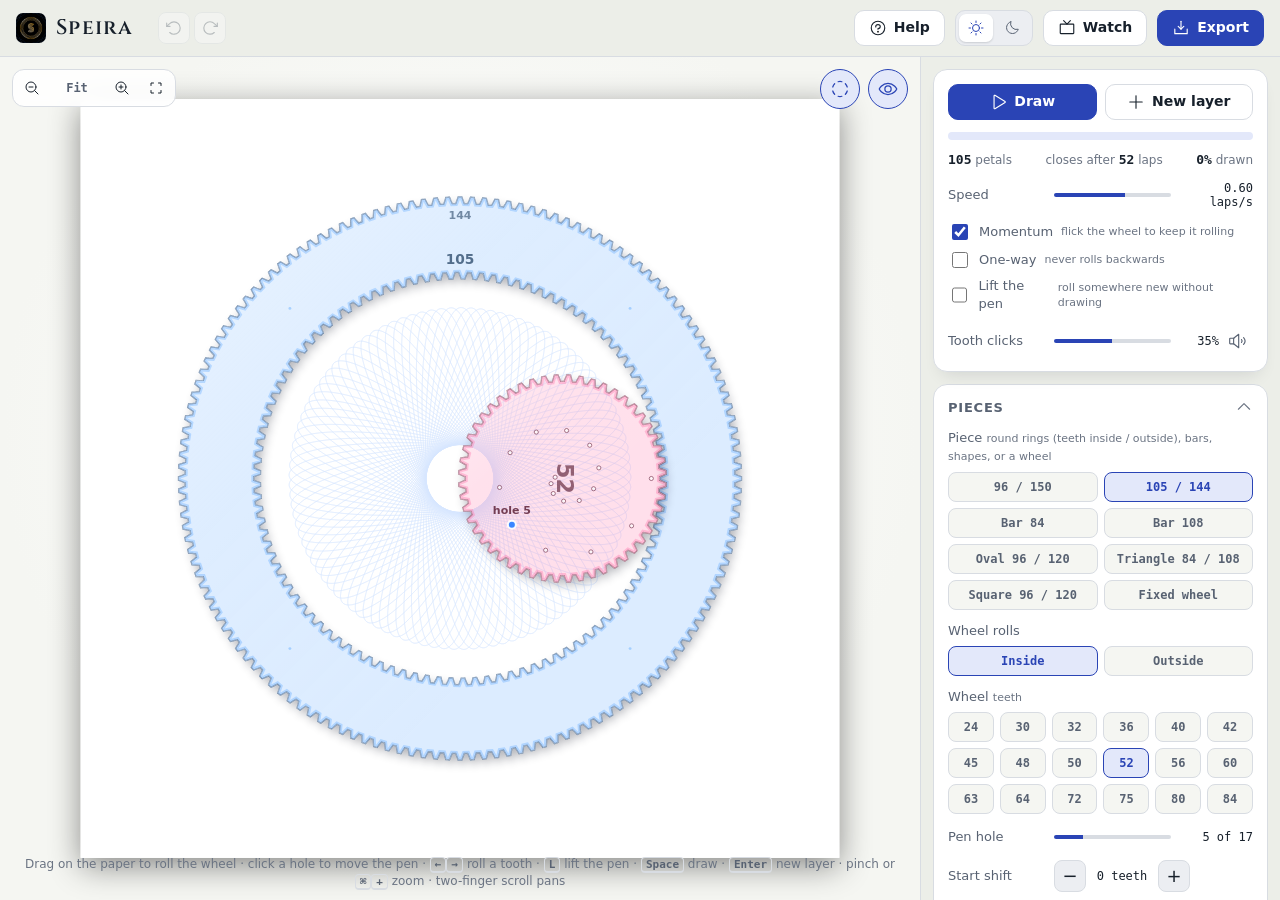
==== index.html @ 23fd7ef4 "Inner teeth on shaped rings, wheel on wheel, in-app Help - Shaped rings get a toothed inner edge 24 " ====
<!doctype html>
<html lang="en">
<head>
<meta charset="utf-8">
<meta name="viewport" content="width=device-width, initial-scale=1, viewport-fit=cover">
<meta name="apple-mobile-web-app-capable" content="yes">
<meta name="apple-mobile-web-app-status-bar-style" content="black-translucent">
<meta name="theme-color" content="#17181c">
<title>Speira</title>
<link rel="icon" href="brand/web/favicon.ico" sizes="48x48">
<link rel="icon" href="brand/web/favicon-32.png" type="image/png" sizes="32x32">
<link rel="apple-touch-icon" href="brand/web/apple-touch-icon.png">
<script>
  // pick the theme before anything paints (no flash): your last choice, else your Mac's or iPad's setting
  (() => { let t = null; try { t = JSON.parse(localStorage.getItem('spiro-lab-v1') || 'null')?.P?.theme; } catch {}
    document.documentElement.dataset.theme = t || (matchMedia('(prefers-color-scheme: dark)').matches ? 'dark' : 'light'); })();
</script>
<link rel="stylesheet" href="styles.css">
</head>
<body>
<svg class="sprite" aria-hidden="true"><symbol id="i-arrow-clockwise" viewBox="0 0 256 256"><polyline points="184 104 232 104 232 56" fill="none" stroke="currentColor" stroke-linecap="round" stroke-linejoin="round" stroke-width="16"/><path d="M188.4,192a88,88,0,1,1,1.83-126.23L232,104" fill="none" stroke="currentColor" stroke-linecap="round" stroke-linejoin="round" stroke-width="16"/></symbol><symbol id="i-arrow-counter-clockwise" viewBox="0 0 256 256"><polyline points="24 56 24 104 72 104" fill="none" stroke="currentColor" stroke-linecap="round" stroke-linejoin="round" stroke-width="16"/><path d="M67.59,192A88,88,0,1,0,65.77,65.77L24,104" fill="none" stroke="currentColor" stroke-linecap="round" stroke-linejoin="round" stroke-width="16"/></symbol><symbol id="i-bookmark-simple" viewBox="0 0 256 256"><path d="M192,224l-64-40L64,224V48a8,8,0,0,1,8-8H184a8,8,0,0,1,8,8Z" fill="none" stroke="currentColor" stroke-linecap="round" stroke-linejoin="round" stroke-width="16"/></symbol><symbol id="i-caret-down" viewBox="0 0 256 256"><polyline points="208 96 128 176 48 96" fill="none" stroke="currentColor" stroke-linecap="round" stroke-linejoin="round" stroke-width="16"/></symbol><symbol id="i-caret-up" viewBox="0 0 256 256"><polyline points="48 160 128 80 208 160" fill="none" stroke="currentColor" stroke-linecap="round" stroke-linejoin="round" stroke-width="16"/></symbol><symbol id="i-check-circle" viewBox="0 0 256 256"><polyline points="88 136 112 160 168 104" fill="none" stroke="currentColor" stroke-linecap="round" stroke-linejoin="round" stroke-width="16"/><circle cx="128" cy="128" r="96" fill="none" stroke="currentColor" stroke-linecap="round" stroke-linejoin="round" stroke-width="16"/></symbol><symbol id="i-circle-dashed-slash" viewBox="0 0 256 256"><line x1="40" y1="40" x2="216" y2="216" fill="none" stroke="currentColor" stroke-linecap="round" stroke-linejoin="round" stroke-width="16"/><path d="M104,35a95.51,95.51,0,0,1,48,0" fill="none" stroke="currentColor" stroke-linecap="round" stroke-linejoin="round" stroke-width="16"/><path d="M35.49,102.3a95.54,95.54,0,0,1,24-41.56" fill="none" stroke="currentColor" stroke-linecap="round" stroke-linejoin="round" stroke-width="16"/><path d="M59.49,195.27a95.54,95.54,0,0,1-24-41.58" fill="none" stroke="currentColor" stroke-linecap="round" stroke-linejoin="round" stroke-width="16"/><path d="M152,221a95.51,95.51,0,0,1-48,0" fill="none" stroke="currentColor" stroke-linecap="round" stroke-linejoin="round" stroke-width="16"/><path d="M220.51,153.7a95.54,95.54,0,0,1-24,41.56" fill="none" stroke="currentColor" stroke-linecap="round" stroke-linejoin="round" stroke-width="16"/><path d="M196.51,60.73a95.54,95.54,0,0,1,24,41.58" fill="none" stroke="currentColor" stroke-linecap="round" stroke-linejoin="round" stroke-width="16"/></symbol><symbol id="i-circle-dashed" viewBox="0 0 256 256"><path d="M104,35a95.51,95.51,0,0,1,48,0" fill="none" stroke="currentColor" stroke-linecap="round" stroke-linejoin="round" stroke-width="16"/><path d="M35.49,102.3a95.54,95.54,0,0,1,24-41.56" fill="none" stroke="currentColor" stroke-linecap="round" stroke-linejoin="round" stroke-width="16"/><path d="M59.49,195.27a95.54,95.54,0,0,1-24-41.58" fill="none" stroke="currentColor" stroke-linecap="round" stroke-linejoin="round" stroke-width="16"/><path d="M152,221a95.51,95.51,0,0,1-48,0" fill="none" stroke="currentColor" stroke-linecap="round" stroke-linejoin="round" stroke-width="16"/><path d="M220.51,153.7a95.54,95.54,0,0,1-24,41.56" fill="none" stroke="currentColor" stroke-linecap="round" stroke-linejoin="round" stroke-width="16"/><path d="M196.51,60.73a95.54,95.54,0,0,1,24,41.58" fill="none" stroke="currentColor" stroke-linecap="round" stroke-linejoin="round" stroke-width="16"/></symbol><symbol id="i-clipboard-text" viewBox="0 0 256 256"><line x1="96" y1="152" x2="160" y2="152" fill="none" stroke="currentColor" stroke-linecap="round" stroke-linejoin="round" stroke-width="16"/><line x1="96" y1="120" x2="160" y2="120" fill="none" stroke="currentColor" stroke-linecap="round" stroke-linejoin="round" stroke-width="16"/><path d="M160,40h40a8,8,0,0,1,8,8V216a8,8,0,0,1-8,8H56a8,8,0,0,1-8-8V48a8,8,0,0,1,8-8H96" fill="none" stroke="currentColor" stroke-linecap="round" stroke-linejoin="round" stroke-width="16"/><path d="M88,72V64a40,40,0,0,1,80,0v8Z" fill="none" stroke="currentColor" stroke-linecap="round" stroke-linejoin="round" stroke-width="16"/></symbol><symbol id="i-copy" viewBox="0 0 256 256"><polyline points="168 168 216 168 216 40 88 40 88 88" fill="none" stroke="currentColor" stroke-linecap="round" stroke-linejoin="round" stroke-width="16"/><rect x="40" y="88" width="128" height="128" fill="none" stroke="currentColor" stroke-linecap="round" stroke-linejoin="round" stroke-width="16"/></symbol><symbol id="i-corners-in" viewBox="0 0 256 256"><polyline points="208 96 160 96 160 48" fill="none" stroke="currentColor" stroke-linecap="round" stroke-linejoin="round" stroke-width="16"/><polyline points="48 160 96 160 96 208" fill="none" stroke="currentColor" stroke-linecap="round" stroke-linejoin="round" stroke-width="16"/><polyline points="160 208 160 160 208 160" fill="none" stroke="currentColor" stroke-linecap="round" stroke-linejoin="round" stroke-width="16"/><polyline points="96 48 96 96 48 96" fill="none" stroke="currentColor" stroke-linecap="round" stroke-linejoin="round" stroke-width="16"/></symbol><symbol id="i-corners-out" viewBox="0 0 256 256"><polyline points="168 48 208 48 208 88" fill="none" stroke="currentColor" stroke-linecap="round" stroke-linejoin="round" stroke-width="16"/><polyline points="88 208 48 208 48 168" fill="none" stroke="currentColor" stroke-linecap="round" stroke-linejoin="round" stroke-width="16"/><polyline points="208 168 208 208 168 208" fill="none" stroke="currentColor" stroke-linecap="round" stroke-linejoin="round" stroke-width="16"/><polyline points="48 88 48 48 88 48" fill="none" stroke="currentColor" stroke-linecap="round" stroke-linejoin="round" stroke-width="16"/></symbol><symbol id="i-crosshair" viewBox="0 0 256 256"><line x1="128" y1="232" x2="128" y2="200" fill="none" stroke="currentColor" stroke-linecap="round" stroke-linejoin="round" stroke-width="16"/><circle cx="128" cy="128" r="88" fill="none" stroke="currentColor" stroke-linecap="round" stroke-linejoin="round" stroke-width="16"/><line x1="128" y1="24" x2="128" y2="56" fill="none" stroke="currentColor" stroke-linecap="round" stroke-linejoin="round" stroke-width="16"/><line x1="24" y1="128" x2="56" y2="128" fill="none" stroke="currentColor" stroke-linecap="round" stroke-linejoin="round" stroke-width="16"/><line x1="232" y1="128" x2="200" y2="128" fill="none" stroke="currentColor" stroke-linecap="round" stroke-linejoin="round" stroke-width="16"/><circle cx="128" cy="128" r="32" fill="none" stroke="currentColor" stroke-linecap="round" stroke-linejoin="round" stroke-width="16"/></symbol><symbol id="i-dots-six-vertical" viewBox="0 0 256 256"><circle cx="92" cy="60" r="16"/><circle cx="164" cy="60" r="16"/><circle cx="92" cy="128" r="16"/><circle cx="164" cy="128" r="16"/><circle cx="92" cy="196" r="16"/><circle cx="164" cy="196" r="16"/></symbol><symbol id="i-download-simple" viewBox="0 0 256 256"><line x1="128" y1="144" x2="128" y2="32" fill="none" stroke="currentColor" stroke-linecap="round" stroke-linejoin="round" stroke-width="16"/><polyline points="216 144 216 208 40 208 40 144" fill="none" stroke="currentColor" stroke-linecap="round" stroke-linejoin="round" stroke-width="16"/><polyline points="168 104 128 144 88 104" fill="none" stroke="currentColor" stroke-linecap="round" stroke-linejoin="round" stroke-width="16"/></symbol><symbol id="i-eye-slash" viewBox="0 0 256 256"><line x1="48" y1="40" x2="208" y2="216" fill="none" stroke="currentColor" stroke-linecap="round" stroke-linejoin="round" stroke-width="16"/><path d="M154.91,157.6a40,40,0,0,1-53.82-59.2" fill="none" stroke="currentColor" stroke-linecap="round" stroke-linejoin="round" stroke-width="16"/><path d="M135.53,88.71a40,40,0,0,1,32.3,35.53" fill="none" stroke="currentColor" stroke-linecap="round" stroke-linejoin="round" stroke-width="16"/><path d="M208.61,169.1C230.41,149.58,240,128,240,128S208,56,128,56a126,126,0,0,0-20.68,1.68" fill="none" stroke="currentColor" stroke-linecap="round" stroke-linejoin="round" stroke-width="16"/><path d="M74,68.6C33.23,89.24,16,128,16,128s32,72,112,72a118.05,118.05,0,0,0,54-12.6" fill="none" stroke="currentColor" stroke-linecap="round" stroke-linejoin="round" stroke-width="16"/></symbol><symbol id="i-eye" viewBox="0 0 256 256"><path d="M128,56C48,56,16,128,16,128s32,72,112,72,112-72,112-72S208,56,128,56Z" fill="none" stroke="currentColor" stroke-linecap="round" stroke-linejoin="round" stroke-width="16"/><circle cx="128" cy="128" r="40" fill="none" stroke="currentColor" stroke-linecap="round" stroke-linejoin="round" stroke-width="16"/></symbol><symbol id="i-magnifying-glass-minus" viewBox="0 0 256 256"><line x1="80" y1="112" x2="144" y2="112" fill="none" stroke="currentColor" stroke-linecap="round" stroke-linejoin="round" stroke-width="16"/><circle cx="112" cy="112" r="80" fill="none" stroke="currentColor" stroke-linecap="round" stroke-linejoin="round" stroke-width="16"/><line x1="168.57" y1="168.57" x2="224" y2="224" fill="none" stroke="currentColor" stroke-linecap="round" stroke-linejoin="round" stroke-width="16"/></symbol><symbol id="i-magnifying-glass-plus" viewBox="0 0 256 256"><line x1="80" y1="112" x2="144" y2="112" fill="none" stroke="currentColor" stroke-linecap="round" stroke-linejoin="round" stroke-width="16"/><circle cx="112" cy="112" r="80" fill="none" stroke="currentColor" stroke-linecap="round" stroke-linejoin="round" stroke-width="16"/><line x1="168.57" y1="168.57" x2="224" y2="224" fill="none" stroke="currentColor" stroke-linecap="round" stroke-linejoin="round" stroke-width="16"/><line x1="112" y1="80" x2="112" y2="144" fill="none" stroke="currentColor" stroke-linecap="round" stroke-linejoin="round" stroke-width="16"/></symbol><symbol id="i-moon" viewBox="0 0 256 256"><path d="M108.11,28.11A96.09,96.09,0,0,0,227.89,147.89,96,96,0,1,1,108.11,28.11Z" fill="none" stroke="currentColor" stroke-linecap="round" stroke-linejoin="round" stroke-width="16"/></symbol><symbol id="i-pause" viewBox="0 0 256 256"><rect x="152" y="40" width="56" height="176" rx="8" fill="none" stroke="currentColor" stroke-linecap="round" stroke-linejoin="round" stroke-width="16"/><rect x="48" y="40" width="56" height="176" rx="8" fill="none" stroke="currentColor" stroke-linecap="round" stroke-linejoin="round" stroke-width="16"/></symbol><symbol id="i-pencil-simple" viewBox="0 0 256 256"><path d="M92.69,216H48a8,8,0,0,1-8-8V163.31a8,8,0,0,1,2.34-5.65L165.66,34.34a8,8,0,0,1,11.31,0L221.66,79a8,8,0,0,1,0,11.31L98.34,213.66A8,8,0,0,1,92.69,216Z" fill="none" stroke="currentColor" stroke-linecap="round" stroke-linejoin="round" stroke-width="16"/><line x1="136" y1="64" x2="192" y2="120" fill="none" stroke="currentColor" stroke-linecap="round" stroke-linejoin="round" stroke-width="16"/></symbol><symbol id="i-play" viewBox="0 0 256 256"><path d="M72,39.88V216.12a8,8,0,0,0,12.15,6.69l144.08-88.12a7.82,7.82,0,0,0,0-13.38L84.15,33.19A8,8,0,0,0,72,39.88Z" fill="none" stroke="currentColor" stroke-linecap="round" stroke-linejoin="round" stroke-width="16"/></symbol><symbol id="i-plus" viewBox="0 0 256 256"><line x1="40" y1="128" x2="216" y2="128" fill="none" stroke="currentColor" stroke-linecap="round" stroke-linejoin="round" stroke-width="16"/><line x1="128" y1="40" x2="128" y2="216" fill="none" stroke="currentColor" stroke-linecap="round" stroke-linejoin="round" stroke-width="16"/></symbol><symbol id="i-question" viewBox="0 0 256 256"><circle cx="128" cy="180" r="12"/><path d="M128,144v-8c17.67,0,32-12.54,32-28s-14.33-28-32-28S96,92.54,96,108v4" fill="none" stroke="currentColor" stroke-linecap="round" stroke-linejoin="round" stroke-width="16"/><circle cx="128" cy="128" r="96" fill="none" stroke="currentColor" stroke-linecap="round" stroke-linejoin="round" stroke-width="16"/></symbol><symbol id="i-rainbow" viewBox="0 0 256 256"><path d="M176,184V168a48,48,0,0,0-96,0v16" fill="none" stroke="currentColor" stroke-linecap="round" stroke-linejoin="round" stroke-width="16"/><path d="M208,184V168a80,80,0,0,0-160,0v16" fill="none" stroke="currentColor" stroke-linecap="round" stroke-linejoin="round" stroke-width="16"/><path d="M240,184V168a112,112,0,0,0-224,0v16" fill="none" stroke="currentColor" stroke-linecap="round" stroke-linejoin="round" stroke-width="16"/></symbol><symbol id="i-shuffle" viewBox="0 0 256 256"><path d="M32,72H55.06a64,64,0,0,1,52.08,26.8l41.72,58.4A64,64,0,0,0,200.94,184H232" fill="none" stroke="currentColor" stroke-linecap="round" stroke-linejoin="round" stroke-width="16"/><polyline points="208 48 232 72 208 96" fill="none" stroke="currentColor" stroke-linecap="round" stroke-linejoin="round" stroke-width="16"/><polyline points="208 160 232 184 208 208" fill="none" stroke="currentColor" stroke-linecap="round" stroke-linejoin="round" stroke-width="16"/><path d="M147.66,100.47l1.2-1.67A64,64,0,0,1,200.94,72H232" fill="none" stroke="currentColor" stroke-linecap="round" stroke-linejoin="round" stroke-width="16"/><path d="M32,184H55.06a64,64,0,0,0,52.08-26.8l1.2-1.67" fill="none" stroke="currentColor" stroke-linecap="round" stroke-linejoin="round" stroke-width="16"/></symbol><symbol id="i-skip-forward" viewBox="0 0 256 256"><line x1="200" y1="40" x2="200" y2="216" fill="none" stroke="currentColor" stroke-linecap="round" stroke-linejoin="round" stroke-width="16"/><path d="M56,47.88V208.12a8,8,0,0,0,12.19,6.65L196.3,134.65a7.83,7.83,0,0,0,0-13.3L68.19,41.23A8,8,0,0,0,56,47.88Z" fill="none" stroke="currentColor" stroke-linecap="round" stroke-linejoin="round" stroke-width="16"/></symbol><symbol id="i-speaker-high" viewBox="0 0 256 256"><path d="M80,168H32a8,8,0,0,1-8-8V96a8,8,0,0,1,8-8H80l72-56V224Z" fill="none" stroke="currentColor" stroke-linecap="round" stroke-linejoin="round" stroke-width="16"/><line x1="80" y1="88" x2="80" y2="168" fill="none" stroke="currentColor" stroke-linecap="round" stroke-linejoin="round" stroke-width="16"/><path d="M192,106.85a32,32,0,0,1,0,42.3" fill="none" stroke="currentColor" stroke-linecap="round" stroke-linejoin="round" stroke-width="16"/><path d="M221.67,80a72,72,0,0,1,0,96" fill="none" stroke="currentColor" stroke-linecap="round" stroke-linejoin="round" stroke-width="16"/></symbol><symbol id="i-speaker-slash" viewBox="0 0 256 256"><line x1="48" y1="40" x2="208" y2="216" fill="none" stroke="currentColor" stroke-linecap="round" stroke-linejoin="round" stroke-width="16"/><line x1="80" y1="88" x2="80" y2="168" fill="none" stroke="currentColor" stroke-linecap="round" stroke-linejoin="round" stroke-width="16"/><path d="M192,106.87a32,32,0,0,1,0,42.3" fill="none" stroke="currentColor" stroke-linecap="round" stroke-linejoin="round" stroke-width="16"/><path d="M152,154.4V224L80,168H32a8,8,0,0,1-8-8V96a8,8,0,0,1,8-8H80l6.82-5.3" fill="none" stroke="currentColor" stroke-linecap="round" stroke-linejoin="round" stroke-width="16"/><polyline points="112.15 62.99 152 32 152 106.83" fill="none" stroke="currentColor" stroke-linecap="round" stroke-linejoin="round" stroke-width="16"/><path d="M221.67,80a72,72,0,0,1,0,96" fill="none" stroke="currentColor" stroke-linecap="round" stroke-linejoin="round" stroke-width="16"/></symbol><symbol id="i-sun" viewBox="0 0 256 256"><line x1="128" y1="40" x2="128" y2="16" fill="none" stroke="currentColor" stroke-linecap="round" stroke-linejoin="round" stroke-width="16"/><circle cx="128" cy="128" r="56" fill="none" stroke="currentColor" stroke-linecap="round" stroke-linejoin="round" stroke-width="16"/><line x1="64" y1="64" x2="48" y2="48" fill="none" stroke="currentColor" stroke-linecap="round" stroke-linejoin="round" stroke-width="16"/><line x1="64" y1="192" x2="48" y2="208" fill="none" stroke="currentColor" stroke-linecap="round" stroke-linejoin="round" stroke-width="16"/><line x1="192" y1="64" x2="208" y2="48" fill="none" stroke="currentColor" stroke-linecap="round" stroke-linejoin="round" stroke-width="16"/><line x1="192" y1="192" x2="208" y2="208" fill="none" stroke="currentColor" stroke-linecap="round" stroke-linejoin="round" stroke-width="16"/><line x1="40" y1="128" x2="16" y2="128" fill="none" stroke="currentColor" stroke-linecap="round" stroke-linejoin="round" stroke-width="16"/><line x1="128" y1="216" x2="128" y2="240" fill="none" stroke="currentColor" stroke-linecap="round" stroke-linejoin="round" stroke-width="16"/><line x1="216" y1="128" x2="240" y2="128" fill="none" stroke="currentColor" stroke-linecap="round" stroke-linejoin="round" stroke-width="16"/></symbol><symbol id="i-television-simple" viewBox="0 0 256 256"><rect x="32" y="72" width="192" height="136" rx="8" fill="none" stroke="currentColor" stroke-linecap="round" stroke-linejoin="round" stroke-width="16"/><polyline points="80 24 128 72 176 24" fill="none" stroke="currentColor" stroke-linecap="round" stroke-linejoin="round" stroke-width="16"/></symbol><symbol id="i-trash" viewBox="0 0 256 256"><line x1="216" y1="56" x2="40" y2="56" fill="none" stroke="currentColor" stroke-linecap="round" stroke-linejoin="round" stroke-width="16"/><line x1="104" y1="104" x2="104" y2="168" fill="none" stroke="currentColor" stroke-linecap="round" stroke-linejoin="round" stroke-width="16"/><line x1="152" y1="104" x2="152" y2="168" fill="none" stroke="currentColor" stroke-linecap="round" stroke-linejoin="round" stroke-width="16"/><path d="M200,56V208a8,8,0,0,1-8,8H64a8,8,0,0,1-8-8V56" fill="none" stroke="currentColor" stroke-linecap="round" stroke-linejoin="round" stroke-width="16"/><path d="M168,56V40a16,16,0,0,0-16-16H104A16,16,0,0,0,88,40V56" fill="none" stroke="currentColor" stroke-linecap="round" stroke-linejoin="round" stroke-width="16"/></symbol><symbol id="i-warning-circle" viewBox="0 0 256 256"><circle cx="128" cy="128" r="96" fill="none" stroke="currentColor" stroke-miterlimit="10" stroke-width="16"/><line x1="128" y1="136" x2="128" y2="80" fill="none" stroke="currentColor" stroke-linecap="round" stroke-linejoin="round" stroke-width="16"/><circle cx="128" cy="172" r="12"/></symbol><symbol id="i-x" viewBox="0 0 256 256"><line x1="200" y1="56" x2="56" y2="200" stroke="currentColor" stroke-linecap="round" stroke-linejoin="round" stroke-width="16"/><line x1="200" y1="200" x2="56" y2="56" stroke="currentColor" stroke-linecap="round" stroke-linejoin="round" stroke-width="16"/></symbol></svg>
<div class="watch" id="watch" hidden>
  <canvas id="watchCv" aria-label="Speira drawing by itself"></canvas>
  <div class="wbar" id="wbar">
    <div class="wrow">
      <div class="wseg" id="wSpeed" role="group" aria-label="Speed">
        <button type="button" data-speed="calm">Calm</button><button type="button" data-speed="normal">Normal</button><button type="button" data-speed="lively">Lively</button>
      </div>
      <div class="wseg" id="wMood" role="group" aria-label="Colours">
        <button type="button" data-mood="auto">Auto</button><button type="button" data-mood="aurora">Aurora</button><button type="button" data-mood="ember">Ember</button><button type="button" data-mood="ocean">Ocean</button><button type="button" data-mood="neon">Neon</button><button type="button" data-mood="metallic">Metallic</button>
      </div>
      <button class="wtog" id="wRainbow" type="button" aria-pressed="false" title="Rainbow ink on every layer (R)"><svg><use href="#i-rainbow"/></svg><span>Rainbow</span></button>
      <button class="wtog" id="wPieces" type="button" aria-pressed="false" title="Show the ring and wheel (P)"><svg><use href="#i-eye"/></svg><span>Pieces</span></button>
    </div>
    <div class="wrow">
      <div class="wsound">
        <button class="wbtn" id="wMute" type="button" aria-pressed="false" aria-label="Mute clicks" title="Tooth clicks (M)"><svg class="on"><use href="#i-speaker-high"/></svg><svg class="off"><use href="#i-speaker-slash"/></svg></button>
        <input type="range" id="wVol" min="0" max="1" step=".05" aria-label="Click volume">
      </div>
      <div class="wseg" id="wLayers" role="group" aria-label="Layers on screen" title="How many layers on screen at once">
        <span class="wlbl">Layers</span><button type="button" data-layers="3">3</button><button type="button" data-layers="4">4</button><button type="button" data-layers="5">5</button><button type="button" data-layers="6">6</button>
      </div>
      <button class="wtog" id="wSleep" type="button" aria-pressed="false" title="Fade to black after a while"><svg><use href="#i-moon"/></svg><span>Sleep off</span></button>
      <div class="wcode"><label for="wCode">Code</label><input type="text" id="wCode" maxlength="6" spellcheck="false" autocomplete="off" title="This session's code: type another and press Enter to replay it"><button class="wbtn" id="wCopy" type="button" aria-label="Copy code" title="Copy code"><svg><use href="#i-copy"/></svg></button></div>
      <button class="wtog" id="wKeep" type="button" title="Keep what's on screen as your drawing (K)"><svg><use href="#i-bookmark-simple"/></svg><span>Keep</span></button>
      <button class="wbtn" id="wPause" type="button" aria-pressed="false" aria-label="Pause" title="Pause (Space)"><svg><use href="#i-pause"/></svg></button>
      <button class="wbtn" id="wNext" type="button" aria-label="Next layer" title="Finish this layer now (→)"><svg><use href="#i-skip-forward"/></svg></button>
      <button class="wbtn" id="wExit" type="button" aria-label="Leave" title="Leave (Esc)"><svg><use href="#i-x"/></svg></button>
    </div>
  </div>
  <div class="wtoast" id="wToast" role="status" aria-live="polite"></div>
  <p class="whint">Drag in circles to roll it yourself · <kbd>Space</kbd> pause · <kbd>→</kbd> next layer · <kbd>R</kbd> rainbow · <kbd>P</kbd> pieces · <kbd>K</kbd> keep · <kbd>M</kbd> mute · <kbd>Esc</kbd> leave</p>
</div>
<div class="helpwrap" id="help" hidden>
  <div class="helppanel" role="dialog" aria-modal="true" aria-labelledby="helpTitle">
    <div class="helphead">
      <h2 id="helpTitle">How to use Speira</h2>
      <input type="text" id="helpSearch" placeholder="Search Help" aria-label="Search Help" autocomplete="off" spellcheck="false">
      <button class="ico" id="helpClose" type="button" aria-label="Close Help"><svg><use href="#i-x"/></svg></button>
    </div>
    <div class="helpcols">
      <nav class="helpnavs" id="helpNav" aria-label="Help sections"></nav>
      <div class="helpbody" id="helpBody"><p class="helpnone" id="helpNone" hidden>Nothing matches that. Try a shorter word, like “pen” or “export”.</p></div>
    </div>
  </div>
</div>
<header class="top">
  <div class="brand">
    <img class="logo" src="brand/web/icon-192.png" alt="" width="30" height="30">
    <span class="name">Speira</span>
  </div>
  <div class="hist">
    <button class="ico" id="undo" type="button" title="Undo (⌘Z)" aria-label="Undo"><svg><use href="#i-arrow-counter-clockwise"/></svg></button>
    <button class="ico" id="redo" type="button" title="Redo (⇧⌘Z)" aria-label="Redo"><svg><use href="#i-arrow-clockwise"/></svg></button>
  </div>
  <div class="export menuwrap">
    <button class="btn" id="helpBtn" type="button" aria-haspopup="dialog" aria-expanded="false" aria-controls="help" title="How to use Speira (?)"><svg><use href="#i-question"/></svg>Help</button>
    <div class="themesw" role="group" aria-label="Theme">
      <button type="button" data-theme-pick="light" aria-label="Light theme" title="Light"><svg><use href="#i-sun"/></svg></button>
      <button type="button" data-theme-pick="dark" aria-label="Dark theme" title="Dark"><svg><use href="#i-moon"/></svg></button>
    </div>
    <button class="btn" id="watchBtn" type="button" title="Just watch: Speira draws by itself, full screen (W)"><svg><use href="#i-television-simple"/></svg>Watch</button>
    <button class="btn primary" id="exportBtn" type="button" aria-haspopup="dialog" aria-expanded="false" aria-controls="exportPanel" title="Export (⌘E) · ⌘S saves again with your last settings"><svg><use href="#i-download-simple"/></svg>Export</button>
    <div class="exportpanel" id="exportPanel" role="dialog" aria-label="Export" hidden>
      <div class="seg" role="radiogroup" aria-label="Format">
        <button type="button" role="radio" data-fmt="png">PNG</button>
        <button type="button" role="radio" data-fmt="jpg">JPG</button>
        <button type="button" role="radio" data-fmt="svg">SVG</button>
        <button type="button" role="radio" data-fmt="video">Video</button>
      </div>
      <p class="fmtnote" id="fmtNote"></p>
      <label class="opt field" data-for="png jpg"><span class="lbl">Size</span><select id="pngSize" class="wide" aria-label="Image size"></select></label>
      <label class="opt row" data-for="jpg"><span>Quality</span><input type="range" id="jpgQ" min=".5" max="1" step=".01"><output id="jpgQOut"></output></label>
      <div class="opt svgstyles" data-for="svg" role="radiogroup" aria-label="SVG style">
        <button type="button" role="radio" data-svg="effects"><b>With pen effects</b>
          <small>Looks like the screen: metallic shimmer, glitter, felt-tip pooling, rainbow ink. Best for viewing, sharing and printing.</small></button>
        <button type="button" role="radio" data-svg="plain"><b>Plain lines</b>
          <small>One clean line per layer in its pen colour, no effects. Best for editing in design apps, pen plotters and cutting machines (Cricut, Silhouette). Smallest file, opens fastest.</small></button>
      </div>
      <label class="opt check" data-for="png svg"><input type="checkbox" id="transparent"> Transparent background</label>
      <label class="opt row" data-for="video"><span>Length</span><select id="vidLen" aria-label="Video length"><option value="6">6 seconds</option><option value="12">12 seconds</option><option value="20">20 seconds</option><option value="30">30 seconds</option></select><span></span></label>
      <label class="opt row" data-for="video"><span>Size</span><select id="vidSize" aria-label="Video size"><option value="720">720p</option><option value="1080">1080p</option><option value="2160">4K</option></select><span></span></label>
      <label class="opt check" data-for="video"><input type="checkbox" id="vidPieces"> Show the pieces turning</label>
      <button class="btn primary" id="doExport" type="button"><svg><use href="#i-download-simple"/></svg><span>Save</span></button>
    </div>
  </div>
  </div>
</header>

<main class="app">
  <section class="stage" aria-label="Paper">
    <canvas id="paper" aria-label="Drawing paper. Drag to roll the wheel."></canvas>
    <div class="stagebar">
      <button class="stagebtn round" id="ghostToggle" type="button" aria-pressed="true" aria-label="Preview on" title="Preview: a faint outline of the whole pattern before you draw it (G)"><svg><use href="#i-circle-dashed"/></svg></button>
      <button class="stagebtn round" id="pieceToggle" type="button" aria-pressed="true" aria-label="Pieces shown" title="Pieces: show or hide the ring and wheel (H)"><svg><use href="#i-eye"/></svg></button>
    </div>
    <div class="zoombar" role="group" aria-label="Zoom">
      <button class="zbtn" id="zoomOut" type="button" aria-label="Zoom out" title="Zoom out (⌘−)"><svg><use href="#i-magnifying-glass-minus"/></svg></button>
      <button class="zbtn zpct" id="zoomPct" type="button" title="Fit the paper to the window (⌘0) · ⌘1 for actual size">Fit</button>
      <button class="zbtn" id="zoomIn" type="button" aria-label="Zoom in" title="Zoom in (⌘+)"><svg><use href="#i-magnifying-glass-plus"/></svg></button>
      <button class="zbtn" id="zoomFull" type="button" aria-label="Full screen" title="Full screen (⌃⌘F)"><svg><use href="#i-corners-out"/></svg></button>
    </div>
    <p class="hint" data-touch>Drag on the paper to roll the wheel · tap a hole to move the pen · pinch to zoom · two fingers to pan</p>
    <p class="hint" data-desk>Drag on the paper to roll the wheel · click a hole to move the pen · <kbd>←</kbd><kbd>→</kbd> roll a tooth · <kbd>L</kbd> lift the pen · <kbd>Space</kbd> draw · <kbd>Enter</kbd> new layer · pinch or <kbd>⌘</kbd><kbd>+</kbd> zoom · two-finger scroll pans</p>
    <div id="toast" role="status" aria-live="polite"></div>
    <div class="recbar" id="recBar" hidden><span>Recording video</span><div class="recprog"><div id="recProg"></div></div><button class="btn sm" id="recCancel" type="button">Cancel</button></div>
  </section>

  <aside class="panel">
    <section class="card draw">
      <div class="drawrow">
        <button class="btn primary" id="play" type="button"><svg><use href="#i-play"/></svg><span>Draw</span></button>
        <button class="btn" id="newLayer" type="button" title="Keep this pass and start a new one (Enter)"><svg><use href="#i-plus"/></svg>New layer</button>
      </div>
      <div class="prog"><div id="progress"></div></div>
      <div class="stats">
        <span><b id="petals">0</b> petals</span>
        <span>closes after <b id="laps">0</b> laps</span>
        <span><b id="progOut">0%</b> drawn</span>
      </div>
      <label class="row"><span>Speed</span><input type="range" id="speed" min="0" max="100" step="1"><output id="speedOut"></output></label>
      <div class="feel">
        <label class="check"><input type="checkbox" id="momentum"> Momentum <small>flick the wheel to keep it rolling</small></label>
        <label class="check"><input type="checkbox" id="oneWay"> One-way <small>never rolls backwards</small></label>
        <label class="check" title="L"><input type="checkbox" id="penLift"> Lift the pen <small>roll somewhere new without drawing</small></label>
      </div>
      <div class="row"><span>Tooth clicks</span><input type="range" id="sound" min="0" max="1" step=".05" aria-label="Tooth click volume">
        <span class="soundend"><output id="soundOut"></output><button class="ico" id="mute" type="button" aria-label="Mute clicks"><svg class="on"><use href="#i-speaker-high"/></svg><svg class="off"><use href="#i-speaker-slash"/></svg></button></span></div>
    </section>

    <details class="card fold" data-fold="pieces">
      <summary><h2>Pieces</h2><svg class="chev" aria-hidden="true"><use href="#i-caret-down"/></svg></summary>
      <div class="foldbody">
      <div class="field"><span class="lbl">Piece <small>round rings (teeth inside / outside), bars, shapes, or a wheel</small></span><div class="chips two" id="rings"></div></div>
      <div class="field" id="baseRow" hidden><span class="lbl">Fixed wheel <small>teeth on the wheel pinned to the paper</small></span><div class="chips grid" id="bases"></div></div>
      <div class="field"><span class="lbl">Wheel rolls</span><div class="chips two" id="modes"></div></div>
      <div class="field"><span class="lbl">Wheel <small>teeth</small></span><div class="chips grid" id="wheels"></div></div>
      <label class="row"><span>Pen hole</span><input type="range" id="hole" min="1" max="10" step="1"><output id="holeOut"></output></label>
      <div class="row"><span>Start shift</span>
        <div class="stepper"><button class="ico" id="shiftDown" type="button" aria-label="Shift one tooth back">−</button><output id="shiftOut"></output><button class="ico" id="shiftUp" type="button" aria-label="Shift one tooth forward">+</button></div><span></span></div>
      <label class="row"><span>Auto shift</span><input type="number" id="autoShift" min="0" max="99" step="1" inputmode="numeric"><small class="unit">teeth per new layer</small></label>
      <label class="row" id="angleRow" hidden><span>Angle</span><input type="range" id="angle" min="0" max="179" step="1"><output id="angleOut"></output></label>
      <label class="row"><span>Kit size</span><input type="range" id="pitch" min="8" max="26" step="1"><output id="pitchOut"></output></label>
      <div class="btnrow">
        <button class="btn sm" id="moveRing" type="button" aria-pressed="false" title="Drag to place the ring (or hold Alt and drag)"><svg><use href="#i-crosshair"/></svg>Move ring</button>
        <button class="btn sm" id="centre" type="button">Centre ring</button>
        <button class="btn sm" id="surprise" type="button"><svg><use href="#i-shuffle"/></svg>Surprise me</button>
        <button class="btn sm" id="copyRecipe" type="button" title="Copy these pieces and pen as a recipe to share"><svg><use href="#i-copy"/></svg>Copy recipe</button>
        <button class="btn sm" id="pasteRecipe" type="button" title="Use a recipe someone shared (or press ⌘V)"><svg><use href="#i-clipboard-text"/></svg>Paste recipe</button>
      </div>
      </div>
    </details>

    <details class="card fold" data-fold="pen">
      <summary><h2>Pen</h2><svg class="warnmark" data-inkwarn hidden aria-label="This ink barely shows on this paper"><use href="#i-warning-circle"/></svg><svg class="chev" aria-hidden="true"><use href="#i-caret-down"/></svg></summary>
      <div class="foldbody">
      <div class="chips pens4" id="penStyles"></div>
      <div class="swatches" id="pens"></div>
      <div class="inkwarn" id="inkWarn" role="status" hidden><svg aria-hidden="true"><use href="#i-warning-circle"/></svg><span id="inkWarnText"></span><button class="sw" id="inkFix" type="button"></button></div>
      <label class="check"><input type="checkbox" id="rainbow"> Rainbow ink <small>colour shifts along the line, starting from your pen colour</small></label>
      <label class="row"><span>Custom colour</span><input type="color" id="penColor"><span></span></label>
      <label class="row"><span>Thickness</span><input type="range" id="width" min=".4" max="10" step=".1"><output id="widthOut"></output></label>
      <label class="row"><span>Opacity</span><input type="range" id="opacity" min=".1" max="1" step=".05"><output id="opacityOut"></output></label>
      </div>
    </details>

    <details class="card fold" data-fold="paper">
      <summary><h2>Paper</h2><svg class="warnmark" data-inkwarn hidden aria-label="The pen colour barely shows on this paper"><use href="#i-warning-circle"/></svg><svg class="chev" aria-hidden="true"><use href="#i-caret-down"/></svg></summary>
      <div class="foldbody">
      <div class="field"><span class="lbl">Size</span><select id="paperPreset" class="wide"></select></div>
      <div class="custompaper" id="customPaper" hidden>
        <input type="number" id="pw" step="any" aria-label="Paper width"><span>×</span><input type="number" id="ph" step="any" aria-label="Paper height">
        <select id="punit" aria-label="Unit"><option value="mm">mm</option><option value="in">in</option><option value="px">px</option></select>
      </div>
      <div class="paperrow"><button class="btn sm" id="orient" type="button">Rotate page</button><small id="paperDims"></small></div>
      <div class="field"><span class="lbl">Texture</span><div class="chips texrow" id="textures"></div></div>
      <div class="swatches" id="papers"></div>
      <label class="row"><span>Custom colour</span><input type="color" id="bgColor"><span></span></label>
      <label class="check"><input type="checkbox" id="autoHide"> Hide the pieces when a pattern finishes</label>
      <div class="field"><span class="lbl">Piece colours</span><div class="tints" id="tints"></div></div>
      </div>
    </details>

    <details class="card fold" data-fold="layers">
      <summary><h2>Layers <small id="layerCount"></small></h2><svg class="chev" aria-hidden="true"><use href="#i-caret-down"/></svg></summary>
      <div class="foldbody">
      <ul class="layers" id="layers"></ul>
      <button class="btn sm danger" id="clear" type="button">Clear paper</button>
      </div>
    </details>
  </aside>
</main>
<script src="js/geometry.js"></script>
<script src="js/pens.js"></script>
<script src="js/paper.js"></script>
<script src="js/app.js"></script>
<script src="js/watch.js"></script>
<script src="js/help-content.js"></script>
<script src="js/help.js"></script>
</body>
</html>
---- styles.css ----
[hidden] { display: none !important; }
/* Layout: a maker's desk — the paper as the bright centre of the stage, a tool panel on the right.
   Two themes (sun / moon in the header) using the colours of Sam's cram book; the paper colour is always the user's.
   Light is the base; html[data-theme="dark"] swaps the tokens. */
@font-face { font-family: "Cinzel"; src: local("Cinzel"), url("fonts/Cinzel/Cinzel-VariableFont_wght.ttf") format("truetype"); font-weight: 400 900; font-display: swap; }
:root {
  --desk: #f5f6f2;
  --desk-2: #eceee8;
  --stage-hi: #ffffff;
  --card: #ffffff;
  --line: #d8dce2;
  --line-hi: #b9c0cb;
  --text: #17202b;
  --dim: #586272;
  --faint: #6b7483;
  --accent: #2a44b5;
  --accent-ink: #ffffff;
  --accent-soft: #e3e8fa;
  --chip: #eceef2;
  --hover: #e7eaf0;
  --glass: rgba(255, 255, 255, .86);
  --shadow: rgba(23, 32, 43, .16);
  --danger: #c8333c;
  --danger-soft: #fbe3e4;
  --warn: #b7791f;
  --warn-soft: rgba(183, 121, 31, .1);
  --pen: #3a86ff;
  --round: ui-rounded, "SF Pro Rounded", system-ui, -apple-system, sans-serif;
  --ui: system-ui, -apple-system, "Segoe UI", sans-serif;
  --mono: ui-monospace, "SF Mono", Menlo, monospace;
  --brand: "Cinzel", "Trajan Pro", Georgia, serif;
  color-scheme: light;
}
:root[data-theme="dark"] {
  --desk: #111418;
  --desk-2: #15191e;
  --stage-hi: #1c2028;
  --card: #181c22;
  --line: #2a3039;
  --line-hi: #3d4552;
  --text: #e7eaee;
  --dim: #9aa3af;
  --faint: #7a8390;
  --accent: #93a6ff;
  --accent-ink: #10142a;
  --accent-soft: #1e2645;
  --chip: #1f242c;
  --hover: #222832;
  --glass: rgba(24, 28, 34, .86);
  --shadow: rgba(0, 0, 0, .5);
  --danger: #ff8a8f;
  --danger-soft: #3a1c20;
  --warn: #f5b83d;
  --warn-soft: rgba(245, 184, 61, .08);
  color-scheme: dark;
}
* { box-sizing: border-box; }
html, body { height: 100%; margin: 0; }
body { background: var(--desk); color: var(--text); font: 14px/1.4 var(--ui); display: grid; grid-template-rows: auto minmax(0, 1fr); overflow: hidden; }
button, input, select { font: inherit; color: inherit; }
svg { width: 18px; height: 18px; flex: none; }
.sprite { display: none; }

.top { display: flex; align-items: center; gap: 16px; padding: 10px 16px; border-bottom: 1px solid var(--line); background: var(--desk-2); flex-wrap: wrap; }
.brand { display: flex; align-items: center; gap: 10px; font: 700 18px var(--round); letter-spacing: .01em; }
.brand .logo { width: 28px; height: 28px; color: var(--accent); }
.brand em { font: 500 11px var(--ui); color: var(--faint); font-style: normal; border: 1px solid var(--line); border-radius: 999px; padding: 2px 8px; }
.hist { display: flex; gap: 4px; margin-left: 8px; }
.export { margin-left: auto; display: flex; align-items: center; gap: 10px; flex-wrap: wrap; }
.split { display: flex; }
.split select { border: 1px solid var(--line); border-right: 0; border-radius: 10px 0 0 10px; background: var(--card); padding: 0 8px; height: 36px; }
.split .btn { border-radius: 0 10px 10px 0; }

.app { display: grid; grid-template-columns: 1fr 360px; min-height: 0; }
.stage { position: relative; min-width: 0; min-height: 0; background: radial-gradient(circle at 50% 45%, var(--stage-hi), var(--desk) 70%); }
#paper { position: absolute; inset: 0; display: block; cursor: grab; touch-action: none; }
#paper.rolling { cursor: grabbing; }
#paper.moving { cursor: move; }
#paper.over-wheel { cursor: grab; }
#paper.rolling.over-wheel { cursor: grabbing; }
.hint { position: absolute; left: 0; right: 0; bottom: 10px; margin: 0; text-align: center; color: var(--faint); font-size: 12px; pointer-events: none; padding: 0 16px; }
kbd { font: 600 11px var(--mono); border: 1px solid var(--line); border-bottom-width: 2px; border-radius: 4px; padding: 0 4px; color: var(--dim); }
#toast { position: absolute; top: 14px; left: 50%; transform: translate(-50%, -8px); opacity: 0; transition: opacity .2s, transform .2s; background: var(--card); box-shadow: 0 6px 20px var(--shadow); border: 1px solid var(--line); padding: 8px 14px; border-radius: 999px; font-size: 13px; pointer-events: none; max-width: calc(100% - 32px); text-align: center; }
#toast.show { opacity: 1; transform: translate(-50%, 0); }
#toast.bad { border-color: var(--danger); color: var(--danger); }

.panel { overflow-y: auto; border-left: 1px solid var(--line); background: var(--desk-2); padding: 12px; display: flex; flex-direction: column; gap: 12px; }
.card { background: var(--card); border: 1px solid var(--line); border-radius: 14px; padding: 14px; display: flex; flex-direction: column; gap: 12px; }
.card h2 { margin: 0; font: 700 13px var(--round); letter-spacing: .06em; text-transform: uppercase; color: var(--dim); display: flex; justify-content: space-between; align-items: baseline; }
.card h2 small { font: 500 12px var(--ui); text-transform: none; letter-spacing: 0; color: var(--faint); }
.field { display: flex; flex-direction: column; gap: 6px; }
.lbl { color: var(--dim); font-size: 13px; }
.lbl small, .unit { color: var(--faint); font-size: 11px; }
.row { display: grid; grid-template-columns: 96px 1fr 72px; align-items: center; gap: 10px; color: var(--dim); font-size: 13px; }
.row output { text-align: right; color: var(--text); font: 12px var(--mono); font-variant-numeric: tabular-nums; }
input[type=range] { -webkit-appearance: none; appearance: none; width: 100%; min-width: 0; height: 22px; margin: 0; background: transparent; cursor: pointer; --fill: 50%; }
input[type=range]::-webkit-slider-runnable-track { height: 4px; border-radius: 999px; background: linear-gradient(to right, var(--accent) var(--fill), var(--line) var(--fill)); }
input[type=range]::-moz-range-track { height: 4px; border-radius: 999px; background: var(--line); }
input[type=range]::-moz-range-progress { height: 4px; border-radius: 999px; background: var(--accent); }
input[type=range]::-webkit-slider-thumb { -webkit-appearance: none; width: 14px; height: 14px; margin-top: -5px; border-radius: 50%; background: var(--card); border: 2px solid var(--accent); box-shadow: 0 1px 3px var(--shadow); opacity: 0; transform: scale(.6); transition: opacity .15s, transform .15s; }
input[type=range]::-moz-range-thumb { width: 10px; height: 10px; border-radius: 50%; background: var(--card); border: 2px solid var(--accent); opacity: 0; transform: scale(.6); transition: opacity .15s, transform .15s; }
input[type=range]:hover::-webkit-slider-thumb, input[type=range]:focus-visible::-webkit-slider-thumb, input[type=range]:active::-webkit-slider-thumb { opacity: 1; transform: scale(1); }
input[type=range]:hover::-moz-range-thumb, input[type=range]:focus-visible::-moz-range-thumb, input[type=range]:active::-moz-range-thumb { opacity: 1; transform: scale(1); }
input[type=range]:focus-visible { outline: none; }
@media (pointer: coarse) { input[type=range]::-webkit-slider-thumb { opacity: 1; transform: scale(1.25); } input[type=range]::-moz-range-thumb { opacity: 1; transform: scale(1.25); } }
input[type=number] { width: 100%; background: var(--desk); border: 1px solid var(--line); border-radius: 8px; padding: 5px 8px; font: 13px var(--mono); }
input[type=color] { width: 100%; height: 30px; border: 1px solid var(--line); border-radius: 8px; background: var(--desk); padding: 2px; cursor: pointer; }

.btn { display: inline-flex; align-items: center; justify-content: center; gap: 7px; height: 36px; padding: 0 14px; border-radius: 10px; border: 1px solid var(--line); background: var(--card); cursor: pointer; font-weight: 600; white-space: nowrap; transition: background .15s, border-color .15s; }
.btn:hover { border-color: var(--line-hi); background: var(--hover); }
.btn.primary { background: var(--accent); border-color: var(--accent); color: var(--accent-ink); }
.btn.primary:hover { filter: brightness(1.08); background: var(--accent); }
.btn.sm { height: 30px; padding: 0 10px; font-size: 12px; }
.btn.danger { align-self: flex-start; color: var(--danger); }
.btn.danger.confirm { background: var(--danger); border-color: var(--danger); color: var(--card); }
.btn[aria-pressed="true"] { border-color: var(--accent); color: var(--accent); }
.btn.primary[aria-pressed="true"] { color: var(--accent-ink); }
.ico { display: inline-grid; place-items: center; width: 32px; height: 32px; border: 1px solid transparent; border-radius: 8px; background: transparent; cursor: pointer; color: var(--dim); font-size: 18px; }
.ico:hover:not(:disabled) { background: var(--hover); color: var(--text); }
.ico:disabled { opacity: .35; cursor: default; }
:focus-visible { outline: 2px solid var(--accent); outline-offset: 2px; }

.drawrow { display: grid; grid-template-columns: 1fr 1fr; gap: 8px; }
.drawrow .btn { padding: 0 8px; }
.prog { height: 8px; background: var(--accent-soft); border-radius: 99px; overflow: hidden; }
#progress { height: 100%; width: 0; background: var(--pen); border-radius: 99px; transition: width .1s linear; }
.stats { display: flex; justify-content: space-between; gap: 8px; color: var(--faint); font-size: 12px; flex-wrap: wrap; }
.stats b { color: var(--text); font: 600 13px var(--mono); }

.chips { display: flex; flex-wrap: wrap; gap: 6px; }
.chips.two { display: grid; grid-template-columns: 1fr 1fr; }
.chips.grid { display: grid; grid-template-columns: repeat(6, 1fr); }
.chip { height: 30px; border-radius: 8px; border: 1px solid var(--line); background: var(--desk); cursor: pointer; font: 600 12px var(--mono); color: var(--dim); }
.chip:hover { border-color: var(--line-hi); color: var(--text); }
.chip[aria-pressed="true"] { border-color: var(--accent); color: var(--accent); background: var(--accent-soft); }
.stepper { display: flex; align-items: center; gap: 4px; }
.stepper output { min-width: 64px; text-align: center; font: 12px var(--mono); color: var(--text); }
.btnrow { display: flex; flex-wrap: wrap; gap: 6px; }
.check { display: flex; align-items: center; gap: 8px; color: var(--dim); font-size: 13px; cursor: pointer; }
.check input { accent-color: var(--accent); width: 16px; height: 16px; }

.swatches { display: grid; grid-template-columns: repeat(6, 1fr); gap: 8px; }
.sw { aspect-ratio: 1; max-width: 100%; border-radius: 50%; border: 2px solid var(--line); background: var(--c); cursor: pointer; }
.sw[aria-pressed="true"] { outline: 2px solid var(--accent); outline-offset: 2px; }

.layers { list-style: none; margin: 0; padding: 0; display: flex; flex-direction: column; gap: 6px; max-height: 420px; overflow-y: auto; }
.layer { display: grid; grid-template-columns: 22px 14px 1fr auto auto auto; align-items: center; gap: 6px; background: var(--desk); border: 1px solid var(--line); border-radius: 10px; padding: 6px 4px 6px 4px; }
.layer.hidden { opacity: .5; }
.layer b { display: block; font-size: 12px; } .layer small { color: var(--faint); font-size: 11px; }
.layer > div { min-width: 0; }
.dot { width: 14px; height: 14px; border-radius: 50%; background: var(--c); box-shadow: 0 0 0 1px var(--line-hi); }
.empty { color: var(--faint); font-size: 12px; }

@media (max-width: 900px) {
  body { overflow: auto; grid-template-rows: auto auto auto; height: auto; }
  .app { grid-template-columns: 1fr; }
  .stage { height: min(100vw, 75vh); }
  .panel { border-left: 0; border-top: 1px solid var(--line); overflow: visible; }
  .export { margin-left: 0; width: 100%; }
  .hint { display: none; }
}
@media (prefers-reduced-motion: reduce) { #toast, #progress { transition: none; } }

.feel { display: flex; flex-direction: column; gap: 6px; }
.feel small { color: var(--faint); font-size: 11px; }
.soundend { display: flex; align-items: center; justify-content: flex-end; gap: 2px; }
.soundend output { font: 12px var(--mono); color: var(--text); min-width: 32px; text-align: right; }
#mute .off { display: none; }
#mute[aria-pressed="true"] .on { display: none; }
#mute[aria-pressed="true"] .off { display: block; color: var(--accent); }
.tints { display: grid; grid-template-columns: repeat(5, 1fr); gap: 8px; }
.tint { aspect-ratio: 1.6; border-radius: 10px; border: 1px solid var(--line); cursor: pointer;
  background: linear-gradient(135deg, var(--a) 0 50%, var(--b) 50% 100%); opacity: .75; }
.tint:hover { opacity: 1; }
.tint[aria-pressed="true"] { opacity: 1; outline: 2px solid var(--accent); outline-offset: 2px; }

.chips.pens4 { display: grid; grid-template-columns: repeat(4, 1fr); }
.chips.pens4 .chip { font: 600 11px var(--ui); }
.check small { color: var(--faint); font-size: 11px; }
.dot.rainbow { background: conic-gradient(#e63946, #fcbf49, #06d6a0, #3a86ff, #7b2cbf, #e63946); }

.stagebar { position: absolute; top: 12px; right: 12px; display: flex; gap: 8px; }
.stagebtn { display: inline-flex; align-items: center; gap: 6px; height: 32px; padding: 0 12px;
  border-radius: 999px; border: 1px solid var(--line); background: var(--glass); color: var(--text); font: 600 12px var(--ui); cursor: pointer; backdrop-filter: blur(6px); }
.stagebtn:hover { border-color: var(--line-hi); }
/* lit = showing; unlit (and the icon crossed out) = hidden */
.stagebtn[aria-pressed="true"] { color: var(--accent); border-color: var(--accent); background: var(--accent-soft); }
.stagebtn[aria-pressed="false"] { color: var(--faint); }
.zoombar { position: absolute; left: 12px; top: 12px; display: flex; gap: 2px; padding: 3px; border-radius: 12px;
  border: 1px solid var(--line); background: var(--glass); backdrop-filter: blur(6px); }
.zbtn { display: grid; place-items: center; min-width: 32px; height: 30px; padding: 0; border: 0; border-radius: 9px; background: none; color: var(--text); cursor: pointer; }
.zbtn:hover { background: var(--line); }
.zbtn svg { width: 16px; height: 16px; }
.zpct { min-width: 54px; font: 600 12px var(--mono); font-variant-numeric: tabular-nums; color: var(--dim); }
#paper.panning { cursor: grabbing; }
select.wide { width: 100%; height: 32px; border: 1px solid var(--line); border-radius: 8px; background: var(--desk); padding: 0 8px; }
.custompaper { display: grid; grid-template-columns: 1fr auto 1fr 64px; gap: 6px; align-items: center; color: var(--faint); }
.custompaper select { height: 30px; border: 1px solid var(--line); border-radius: 8px; background: var(--desk); }
.paperrow { display: flex; align-items: center; gap: 10px; flex-wrap: wrap; }
.paperrow small { color: var(--faint); font: 11px var(--mono); }
.chips.texrow { display: grid; grid-template-columns: repeat(4, 1fr); }
.chips.texrow .chip { font: 600 11px var(--ui); }
.btn:disabled { opacity: .4; cursor: default; }

.menuwrap { position: relative; }
.exportpanel { position: absolute; right: 0; top: calc(100% + 8px); z-index: 30; width: 340px; max-width: calc(100vw - 32px); display: flex; flex-direction: column; gap: 12px; padding: 14px;
  background: var(--card); border: 1px solid var(--line); border-radius: 14px; box-shadow: 0 16px 44px var(--shadow); }
.seg { display: grid; grid-template-columns: repeat(4, 1fr); gap: 4px; padding: 3px; background: var(--desk); border: 1px solid var(--line); border-radius: 10px; }
.seg button { height: 30px; border: 0; border-radius: 7px; background: transparent; color: var(--dim); font: 700 12px var(--mono); cursor: pointer; }
.seg button[aria-checked="true"] { background: var(--accent); color: var(--accent-ink); }
.fmtnote { margin: 0; color: var(--dim); font-size: 12px; line-height: 1.4; }
.exportpanel select { height: 30px; border: 1px solid var(--line); border-radius: 8px; background: var(--desk); padding: 0 6px; }
.recbar { position: absolute; left: 50%; bottom: 44px; transform: translateX(-50%); display: flex; align-items: center; gap: 12px; padding: 8px 10px 8px 14px; border-radius: 999px; border: 1px solid var(--line); background: var(--glass); font-size: 13px; z-index: 20; }
.recbar span::before { content: ''; display: inline-block; width: 8px; height: 8px; margin-right: 8px; border-radius: 50%; background: var(--danger); vertical-align: 1px; }
.recprog { width: 140px; height: 6px; border-radius: 999px; background: var(--line); overflow: hidden; }
.recprog div { height: 100%; width: 0; background: var(--accent); }
.svgstyles { display: flex; flex-direction: column; gap: 6px; }
.svgstyles button { text-align: left; border: 1px solid var(--line); background: var(--desk); border-radius: 10px; padding: 10px 12px; cursor: pointer; display: flex; flex-direction: column; gap: 3px; }
.svgstyles button[aria-checked="true"] { border-color: var(--accent); background: var(--accent-soft); }
.svgstyles b { font-size: 13px; }
.svgstyles small { color: var(--dim); font-size: 12px; line-height: 1.35; }
#doExport { width: 100%; }

.grip { display: grid; place-items: center; padding: 0; width: 26px; height: 34px; border: 1px solid var(--line); background: var(--chip); color: var(--text); cursor: grab; border-radius: 7px; touch-action: none; }
.grip svg { width: 16px; height: 16px; display: block; }
.grip:hover { border-color: var(--line-hi); background: var(--hover); }
body.dragging-layer, body.dragging-layer * { cursor: grabbing !important; user-select: none; -webkit-user-select: none; }
.layer.dragging { opacity: .85; border-color: var(--accent); box-shadow: 0 8px 22px var(--shadow); }
.layer.dragging .grip { cursor: grabbing; }
.layer.editing { border-color: var(--accent); }
.layered { grid-column: 1 / -1; display: flex; flex-direction: column; gap: 10px; padding: 8px 6px 4px; border-top: 1px solid var(--line); margin-top: 4px; }
.chips.small .chip { height: 26px; font-size: 10px; }
.swatches.mini { grid-template-columns: repeat(12, 1fr); gap: 4px; }
.swatches.mini .sw { border-width: 1px; }

/* the Draw box stays pinned; the other sections fold away */
.card.draw { position: sticky; top: -12px; z-index: 6; box-shadow: 0 10px 18px -10px var(--shadow); }
.fold { padding: 0; gap: 0; }
.fold > summary { list-style: none; display: flex; align-items: center; justify-content: space-between; gap: 10px; padding: 13px 14px; cursor: pointer; border-radius: 14px; }
.fold > summary::-webkit-details-marker { display: none; }
.fold > summary h2 { flex: 1; }
.warnmark { width: 16px; height: 16px; color: var(--warn); }
.inkwarn { display: flex; align-items: center; gap: 8px; padding: 8px 10px; border-radius: 10px; border: 1px solid var(--warn); background: var(--warn-soft); color: var(--text); font-size: 12px; line-height: 1.35; }
.inkwarn > svg { width: 16px; height: 16px; color: var(--warn); }
.inkwarn span { flex: 1; }
.inkwarn .sw { width: 26px; flex: none; }
.fold > summary:hover h2 { color: var(--text); }
.fold > summary:focus-visible { outline: 2px solid var(--accent); outline-offset: -2px; }
.fold .chev { color: var(--faint); transition: transform .2s; }
.fold[open] .chev { transform: rotate(180deg); }
.foldbody { display: flex; flex-direction: column; gap: 12px; padding: 0 14px 14px; }
@media (prefers-reduced-motion: reduce) { .fold .chev { transition: none; } }
.draghint { color: var(--faint); font-size: 11px; align-self: center; }

/* Just watch: full screen, true black, controls only while the mouse moves */
.watch { position: fixed; inset: 0; z-index: 100; background: #000; cursor: none; color-scheme: dark;
  --text: #e7eaee; --dim: #9aa3af; --faint: #7a8390; --accent: #93a6ff; --line: #2a3039; color: var(--text); }
.watch.awake { cursor: auto; }
.watch canvas { position: absolute; inset: 0; width: 100%; height: 100%; display: block; touch-action: none; }
/* width: max-content, or the bar shrinks to half the screen (it starts at left: 50%) and wraps early */
.wbar { position: absolute; left: 50%; bottom: 28px; transform: translate(-50%, 8px); display: flex; flex-direction: column; align-items: center; gap: 8px;
  width: max-content; max-width: calc(100% - 32px); padding: 8px; border-radius: 16px; border: 1px solid rgba(255, 255, 255, .1); background: rgba(20, 22, 27, .72); backdrop-filter: blur(12px);
  opacity: 0; pointer-events: none; transition: opacity .35s, transform .35s; }
.watch.awake .wbar { opacity: 1; transform: translate(-50%, 0); pointer-events: auto; }
.wseg { display: flex; gap: 2px; padding: 3px; border-radius: 11px; background: rgba(255, 255, 255, .05); }
.wseg button { height: 30px; padding: 0 11px; border: 0; border-radius: 8px; background: none; color: var(--dim); font: 600 12px var(--ui); cursor: pointer; }
.wseg button:hover { color: var(--text); }
.wseg button[aria-pressed="true"] { background: rgba(255, 255, 255, .12); color: var(--text); }
.wbtn { display: grid; place-items: center; width: 36px; height: 36px; padding: 0; border: 0; border-radius: 10px; background: rgba(255, 255, 255, .06); color: var(--text); cursor: pointer; }
.wbtn:hover { background: rgba(255, 255, 255, .14); }
.wbtn .off, .wbtn[aria-pressed="true"] .on { display: none; }
.wbtn[aria-pressed="true"] .off { display: block; }
#wMute[aria-pressed="true"] { color: var(--accent); }
.wsound { display: flex; align-items: center; gap: 6px; }
.wsound input { width: 90px; }
.whint { position: absolute; left: 0; right: 0; top: 18px; margin: 0; text-align: center; color: rgba(255, 255, 255, .45); font-size: 12px; opacity: 0; transition: opacity .35s; pointer-events: none; padding: 0 16px; }
.watch.awake .whint { opacity: 1; }
.wrow { display: flex; align-items: center; justify-content: center; gap: 10px; flex-wrap: wrap; }
.wtog { display: inline-flex; align-items: center; gap: 7px; height: 36px; padding: 0 12px; border: 1px solid transparent; border-radius: 10px; background: rgba(255, 255, 255, .06); color: var(--dim); font: 600 12px var(--ui); cursor: pointer; }
.wtog:hover { color: var(--text); background: rgba(255, 255, 255, .12); }
.wtog[aria-pressed="true"] { color: var(--text); border-color: rgba(255, 255, 255, .28); background: rgba(255, 255, 255, .12); }
.wtog svg { width: 16px; height: 16px; }
.wcode { display: flex; align-items: center; gap: 6px; color: var(--faint); font-size: 12px; }
.wcode input { width: 9ch; height: 32px; padding: 0 8px; border: 1px solid rgba(255, 255, 255, .14); border-radius: 8px; background: rgba(0, 0, 0, .35); color: var(--text); font: 600 13px var(--mono); letter-spacing: .08em; text-transform: uppercase; }
.wtoast { position: absolute; top: 48px; left: 50%; transform: translate(-50%, -6px); max-width: calc(100% - 32px); padding: 8px 14px; border-radius: 999px; background: rgba(20, 22, 27, .85); border: 1px solid rgba(255, 255, 255, .12); color: var(--text); font-size: 13px; text-align: center; opacity: 0; transition: opacity .25s, transform .25s; pointer-events: none; }
.wtoast.show { opacity: 1; transform: translate(-50%, 0); }
.wlbl { align-self: center; padding: 0 6px 0 8px; color: var(--faint); font-size: 12px; }

/* ---------- touch screens (iPad, phones): finger-sized targets, no accidental zoom or text selection ---------- */
.hint[data-touch] { display: none; }
.top { padding-top: max(10px, env(safe-area-inset-top)); padding-left: max(16px, env(safe-area-inset-left)); padding-right: max(16px, env(safe-area-inset-right)); }
.panel { padding-bottom: max(12px, env(safe-area-inset-bottom)); }
button, input, select, summary, label { touch-action: manipulation; }
.top, .panel, .stage { -webkit-user-select: none; user-select: none; -webkit-touch-callout: none; }
input[type=number], input[type=text] { -webkit-user-select: text; user-select: text; }
@media (pointer: coarse) {
  .hint[data-touch] { display: block; }
  .hint[data-desk] { display: none; }
  .btn { height: 44px; }
  .btn.sm { height: 40px; }
  .ico { width: 40px; height: 40px; }
  .chip { height: 40px; }
  .stagebtn { height: 40px; }
  .zbtn { min-width: 40px; height: 38px; }
  .grip { width: 34px; height: 44px; }
  .check input { width: 22px; height: 22px; }
  input[type=range] { height: 32px; }
  .exportpanel select { height: 40px; }
}

/* ---------- header: brand, theme switch ---------- */
.brand .logo { width: 30px; height: 30px; border-radius: 7px; }
.brand .name { font: 600 21px var(--brand); letter-spacing: .06em; }
.hist .ico { border-color: var(--line); background: var(--card); }
.themesw { display: flex; gap: 2px; padding: 3px; border: 1px solid var(--line); border-radius: 10px; background: var(--chip); }
.themesw button { display: grid; place-items: center; width: 34px; height: 28px; padding: 0; border: 0; border-radius: 7px; background: transparent; color: var(--dim); cursor: pointer; }
.themesw button[aria-pressed="true"] { background: var(--card); color: var(--accent); box-shadow: 0 1px 2px var(--shadow); }
.themesw svg { width: 16px; height: 16px; }
/* stage toggles: icon only, round; off shows in the accent colour */
.stagebtn.round { width: 40px; height: 40px; padding: 0; justify-content: center; }
.stagebtn.round svg { width: 20px; height: 20px; }
.stepper .ico { border-color: var(--line); background: var(--chip); color: var(--text); }
.chip:disabled { opacity: .35; cursor: default; }

/* ---------- Help ---------- */
.helpwrap { position: fixed; inset: 0; z-index: 90; display: grid; place-items: center; padding: 24px; background: rgba(10, 12, 16, .45); }
.helppanel { width: min(960px, 100%); height: min(760px, 100%); display: flex; flex-direction: column; border-radius: 18px; border: 1px solid var(--line); background: var(--card); box-shadow: 0 30px 80px var(--shadow); overflow: hidden; }
.helphead { display: flex; align-items: center; gap: 12px; padding: 16px 16px 14px 22px; border-bottom: 1px solid var(--line); }
.helphead h2 { margin: 0; flex: 1; font: 700 18px var(--round); }
.helphead input { width: min(280px, 40vw); height: 36px; padding: 0 12px; border-radius: 10px; border: 1px solid var(--line); background: var(--desk); color: var(--text); font: 14px var(--ui); }
.helpcols { flex: 1; min-height: 0; display: grid; grid-template-columns: 220px minmax(0, 1fr); }
.helpnavs { overflow-y: auto; padding: 12px; border-right: 1px solid var(--line); background: var(--desk-2); display: flex; flex-direction: column; gap: 2px; }
.helpnav { text-align: left; padding: 9px 12px; border: 0; border-radius: 9px; background: none; color: var(--dim); font: 600 13px var(--ui); cursor: pointer; }
.helpnav:hover { background: var(--hover); color: var(--text); }
.helpnav[aria-current="true"] { background: var(--accent-soft); color: var(--accent); }
.helpbody { overflow-y: auto; padding: 8px 28px 40px; scroll-padding-top: 12px; }
.helpsec { padding-top: 18px; }
.helpsec h3 { margin: 0; font: 700 20px var(--round); }
.helpsum { margin: 4px 0 10px; color: var(--dim); font-size: 14px; }
.helpitem { padding: 10px 0; border-bottom: 1px solid var(--line); }
.helpitem h4 { margin: 0 0 3px; font: 600 14px var(--ui); }
.helpitem p { margin: 0; color: var(--dim); font-size: 14px; line-height: 1.55; max-width: 68ch; }
.helpitem b { color: var(--text); }
.helpnone { color: var(--dim); padding-top: 24px; }
@media (max-width: 700px) { .helpcols { grid-template-columns: 1fr; } .helpnavs { display: none; } }
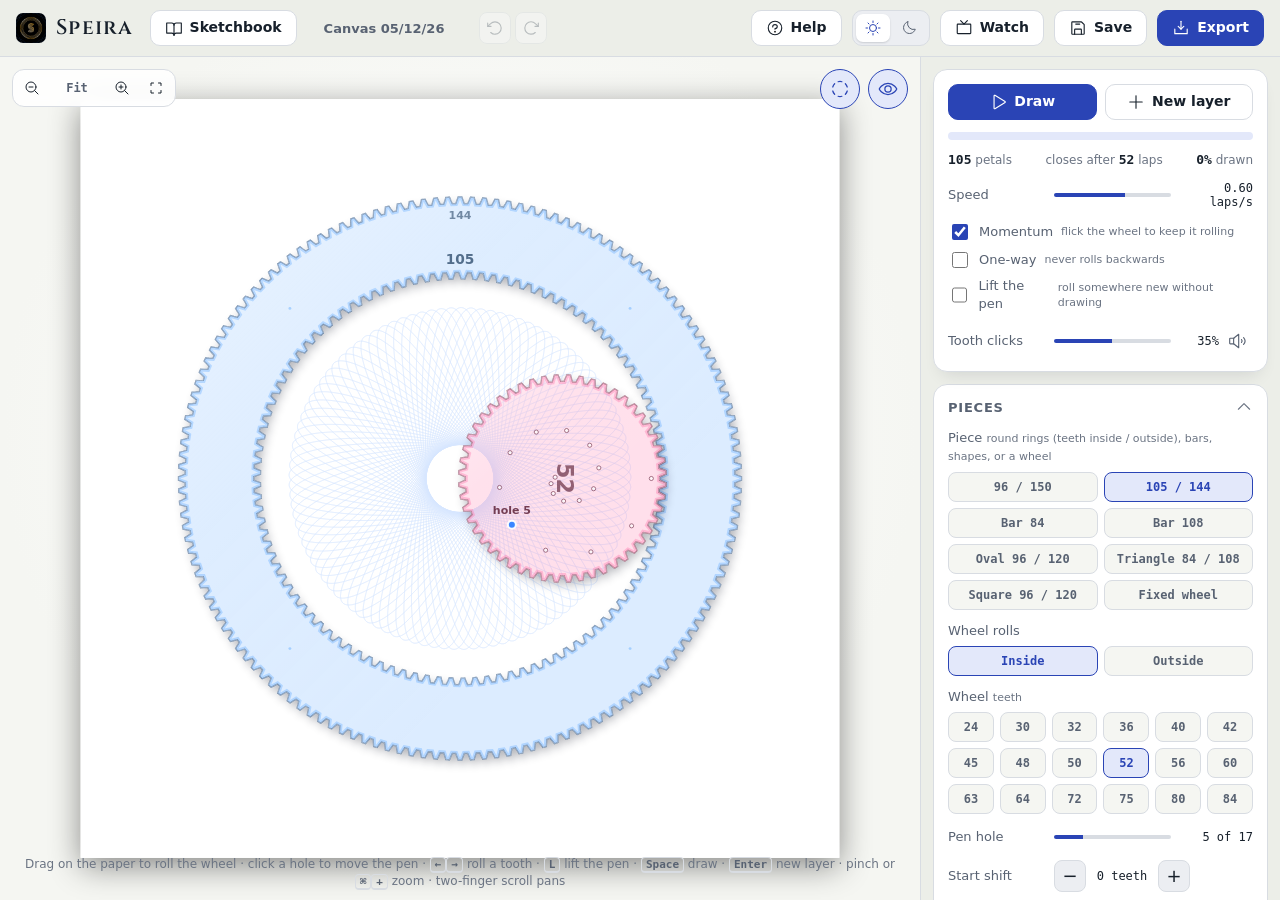
==== commit 13fe85ed: "Sketchbook: save and open drawings, folders, .speira files - Save (Cmd+S) keeps the drawing in the S" ====
--- a/index.html
+++ b/index.html
@@ -18,7 +18,7 @@
 <link rel="stylesheet" href="styles.css">
 </head>
 <body>
-<svg class="sprite" aria-hidden="true"><symbol id="i-arrow-clockwise" viewBox="0 0 256 256"><polyline points="184 104 232 104 232 56" fill="none" stroke="currentColor" stroke-linecap="round" stroke-linejoin="round" stroke-width="16"/><path d="M188.4,192a88,88,0,1,1,1.83-126.23L232,104" fill="none" stroke="currentColor" stroke-linecap="round" stroke-linejoin="round" stroke-width="16"/></symbol><symbol id="i-arrow-counter-clockwise" viewBox="0 0 256 256"><polyline points="24 56 24 104 72 104" fill="none" stroke="currentColor" stroke-linecap="round" stroke-linejoin="round" stroke-width="16"/><path d="M67.59,192A88,88,0,1,0,65.77,65.77L24,104" fill="none" stroke="currentColor" stroke-linecap="round" stroke-linejoin="round" stroke-width="16"/></symbol><symbol id="i-bookmark-simple" viewBox="0 0 256 256"><path d="M192,224l-64-40L64,224V48a8,8,0,0,1,8-8H184a8,8,0,0,1,8,8Z" fill="none" stroke="currentColor" stroke-linecap="round" stroke-linejoin="round" stroke-width="16"/></symbol><symbol id="i-caret-down" viewBox="0 0 256 256"><polyline points="208 96 128 176 48 96" fill="none" stroke="currentColor" stroke-linecap="round" stroke-linejoin="round" stroke-width="16"/></symbol><symbol id="i-caret-up" viewBox="0 0 256 256"><polyline points="48 160 128 80 208 160" fill="none" stroke="currentColor" stroke-linecap="round" stroke-linejoin="round" stroke-width="16"/></symbol><symbol id="i-check-circle" viewBox="0 0 256 256"><polyline points="88 136 112 160 168 104" fill="none" stroke="currentColor" stroke-linecap="round" stroke-linejoin="round" stroke-width="16"/><circle cx="128" cy="128" r="96" fill="none" stroke="currentColor" stroke-linecap="round" stroke-linejoin="round" stroke-width="16"/></symbol><symbol id="i-circle-dashed-slash" viewBox="0 0 256 256"><line x1="40" y1="40" x2="216" y2="216" fill="none" stroke="currentColor" stroke-linecap="round" stroke-linejoin="round" stroke-width="16"/><path d="M104,35a95.51,95.51,0,0,1,48,0" fill="none" stroke="currentColor" stroke-linecap="round" stroke-linejoin="round" stroke-width="16"/><path d="M35.49,102.3a95.54,95.54,0,0,1,24-41.56" fill="none" stroke="currentColor" stroke-linecap="round" stroke-linejoin="round" stroke-width="16"/><path d="M59.49,195.27a95.54,95.54,0,0,1-24-41.58" fill="none" stroke="currentColor" stroke-linecap="round" stroke-linejoin="round" stroke-width="16"/><path d="M152,221a95.51,95.51,0,0,1-48,0" fill="none" stroke="currentColor" stroke-linecap="round" stroke-linejoin="round" stroke-width="16"/><path d="M220.51,153.7a95.54,95.54,0,0,1-24,41.56" fill="none" stroke="currentColor" stroke-linecap="round" stroke-linejoin="round" stroke-width="16"/><path d="M196.51,60.73a95.54,95.54,0,0,1,24,41.58" fill="none" stroke="currentColor" stroke-linecap="round" stroke-linejoin="round" stroke-width="16"/></symbol><symbol id="i-circle-dashed" viewBox="0 0 256 256"><path d="M104,35a95.51,95.51,0,0,1,48,0" fill="none" stroke="currentColor" stroke-linecap="round" stroke-linejoin="round" stroke-width="16"/><path d="M35.49,102.3a95.54,95.54,0,0,1,24-41.56" fill="none" stroke="currentColor" stroke-linecap="round" stroke-linejoin="round" stroke-width="16"/><path d="M59.49,195.27a95.54,95.54,0,0,1-24-41.58" fill="none" stroke="currentColor" stroke-linecap="round" stroke-linejoin="round" stroke-width="16"/><path d="M152,221a95.51,95.51,0,0,1-48,0" fill="none" stroke="currentColor" stroke-linecap="round" stroke-linejoin="round" stroke-width="16"/><path d="M220.51,153.7a95.54,95.54,0,0,1-24,41.56" fill="none" stroke="currentColor" stroke-linecap="round" stroke-linejoin="round" stroke-width="16"/><path d="M196.51,60.73a95.54,95.54,0,0,1,24,41.58" fill="none" stroke="currentColor" stroke-linecap="round" stroke-linejoin="round" stroke-width="16"/></symbol><symbol id="i-clipboard-text" viewBox="0 0 256 256"><line x1="96" y1="152" x2="160" y2="152" fill="none" stroke="currentColor" stroke-linecap="round" stroke-linejoin="round" stroke-width="16"/><line x1="96" y1="120" x2="160" y2="120" fill="none" stroke="currentColor" stroke-linecap="round" stroke-linejoin="round" stroke-width="16"/><path d="M160,40h40a8,8,0,0,1,8,8V216a8,8,0,0,1-8,8H56a8,8,0,0,1-8-8V48a8,8,0,0,1,8-8H96" fill="none" stroke="currentColor" stroke-linecap="round" stroke-linejoin="round" stroke-width="16"/><path d="M88,72V64a40,40,0,0,1,80,0v8Z" fill="none" stroke="currentColor" stroke-linecap="round" stroke-linejoin="round" stroke-width="16"/></symbol><symbol id="i-copy" viewBox="0 0 256 256"><polyline points="168 168 216 168 216 40 88 40 88 88" fill="none" stroke="currentColor" stroke-linecap="round" stroke-linejoin="round" stroke-width="16"/><rect x="40" y="88" width="128" height="128" fill="none" stroke="currentColor" stroke-linecap="round" stroke-linejoin="round" stroke-width="16"/></symbol><symbol id="i-corners-in" viewBox="0 0 256 256"><polyline points="208 96 160 96 160 48" fill="none" stroke="currentColor" stroke-linecap="round" stroke-linejoin="round" stroke-width="16"/><polyline points="48 160 96 160 96 208" fill="none" stroke="currentColor" stroke-linecap="round" stroke-linejoin="round" stroke-width="16"/><polyline points="160 208 160 160 208 160" fill="none" stroke="currentColor" stroke-linecap="round" stroke-linejoin="round" stroke-width="16"/><polyline points="96 48 96 96 48 96" fill="none" stroke="currentColor" stroke-linecap="round" stroke-linejoin="round" stroke-width="16"/></symbol><symbol id="i-corners-out" viewBox="0 0 256 256"><polyline points="168 48 208 48 208 88" fill="none" stroke="currentColor" stroke-linecap="round" stroke-linejoin="round" stroke-width="16"/><polyline points="88 208 48 208 48 168" fill="none" stroke="currentColor" stroke-linecap="round" stroke-linejoin="round" stroke-width="16"/><polyline points="208 168 208 208 168 208" fill="none" stroke="currentColor" stroke-linecap="round" stroke-linejoin="round" stroke-width="16"/><polyline points="48 88 48 48 88 48" fill="none" stroke="currentColor" stroke-linecap="round" stroke-linejoin="round" stroke-width="16"/></symbol><symbol id="i-crosshair" viewBox="0 0 256 256"><line x1="128" y1="232" x2="128" y2="200" fill="none" stroke="currentColor" stroke-linecap="round" stroke-linejoin="round" stroke-width="16"/><circle cx="128" cy="128" r="88" fill="none" stroke="currentColor" stroke-linecap="round" stroke-linejoin="round" stroke-width="16"/><line x1="128" y1="24" x2="128" y2="56" fill="none" stroke="currentColor" stroke-linecap="round" stroke-linejoin="round" stroke-width="16"/><line x1="24" y1="128" x2="56" y2="128" fill="none" stroke="currentColor" stroke-linecap="round" stroke-linejoin="round" stroke-width="16"/><line x1="232" y1="128" x2="200" y2="128" fill="none" stroke="currentColor" stroke-linecap="round" stroke-linejoin="round" stroke-width="16"/><circle cx="128" cy="128" r="32" fill="none" stroke="currentColor" stroke-linecap="round" stroke-linejoin="round" stroke-width="16"/></symbol><symbol id="i-dots-six-vertical" viewBox="0 0 256 256"><circle cx="92" cy="60" r="16"/><circle cx="164" cy="60" r="16"/><circle cx="92" cy="128" r="16"/><circle cx="164" cy="128" r="16"/><circle cx="92" cy="196" r="16"/><circle cx="164" cy="196" r="16"/></symbol><symbol id="i-download-simple" viewBox="0 0 256 256"><line x1="128" y1="144" x2="128" y2="32" fill="none" stroke="currentColor" stroke-linecap="round" stroke-linejoin="round" stroke-width="16"/><polyline points="216 144 216 208 40 208 40 144" fill="none" stroke="currentColor" stroke-linecap="round" stroke-linejoin="round" stroke-width="16"/><polyline points="168 104 128 144 88 104" fill="none" stroke="currentColor" stroke-linecap="round" stroke-linejoin="round" stroke-width="16"/></symbol><symbol id="i-eye-slash" viewBox="0 0 256 256"><line x1="48" y1="40" x2="208" y2="216" fill="none" stroke="currentColor" stroke-linecap="round" stroke-linejoin="round" stroke-width="16"/><path d="M154.91,157.6a40,40,0,0,1-53.82-59.2" fill="none" stroke="currentColor" stroke-linecap="round" stroke-linejoin="round" stroke-width="16"/><path d="M135.53,88.71a40,40,0,0,1,32.3,35.53" fill="none" stroke="currentColor" stroke-linecap="round" stroke-linejoin="round" stroke-width="16"/><path d="M208.61,169.1C230.41,149.58,240,128,240,128S208,56,128,56a126,126,0,0,0-20.68,1.68" fill="none" stroke="currentColor" stroke-linecap="round" stroke-linejoin="round" stroke-width="16"/><path d="M74,68.6C33.23,89.24,16,128,16,128s32,72,112,72a118.05,118.05,0,0,0,54-12.6" fill="none" stroke="currentColor" stroke-linecap="round" stroke-linejoin="round" stroke-width="16"/></symbol><symbol id="i-eye" viewBox="0 0 256 256"><path d="M128,56C48,56,16,128,16,128s32,72,112,72,112-72,112-72S208,56,128,56Z" fill="none" stroke="currentColor" stroke-linecap="round" stroke-linejoin="round" stroke-width="16"/><circle cx="128" cy="128" r="40" fill="none" stroke="currentColor" stroke-linecap="round" stroke-linejoin="round" stroke-width="16"/></symbol><symbol id="i-magnifying-glass-minus" viewBox="0 0 256 256"><line x1="80" y1="112" x2="144" y2="112" fill="none" stroke="currentColor" stroke-linecap="round" stroke-linejoin="round" stroke-width="16"/><circle cx="112" cy="112" r="80" fill="none" stroke="currentColor" stroke-linecap="round" stroke-linejoin="round" stroke-width="16"/><line x1="168.57" y1="168.57" x2="224" y2="224" fill="none" stroke="currentColor" stroke-linecap="round" stroke-linejoin="round" stroke-width="16"/></symbol><symbol id="i-magnifying-glass-plus" viewBox="0 0 256 256"><line x1="80" y1="112" x2="144" y2="112" fill="none" stroke="currentColor" stroke-linecap="round" stroke-linejoin="round" stroke-width="16"/><circle cx="112" cy="112" r="80" fill="none" stroke="currentColor" stroke-linecap="round" stroke-linejoin="round" stroke-width="16"/><line x1="168.57" y1="168.57" x2="224" y2="224" fill="none" stroke="currentColor" stroke-linecap="round" stroke-linejoin="round" stroke-width="16"/><line x1="112" y1="80" x2="112" y2="144" fill="none" stroke="currentColor" stroke-linecap="round" stroke-linejoin="round" stroke-width="16"/></symbol><symbol id="i-moon" viewBox="0 0 256 256"><path d="M108.11,28.11A96.09,96.09,0,0,0,227.89,147.89,96,96,0,1,1,108.11,28.11Z" fill="none" stroke="currentColor" stroke-linecap="round" stroke-linejoin="round" stroke-width="16"/></symbol><symbol id="i-pause" viewBox="0 0 256 256"><rect x="152" y="40" width="56" height="176" rx="8" fill="none" stroke="currentColor" stroke-linecap="round" stroke-linejoin="round" stroke-width="16"/><rect x="48" y="40" width="56" height="176" rx="8" fill="none" stroke="currentColor" stroke-linecap="round" stroke-linejoin="round" stroke-width="16"/></symbol><symbol id="i-pencil-simple" viewBox="0 0 256 256"><path d="M92.69,216H48a8,8,0,0,1-8-8V163.31a8,8,0,0,1,2.34-5.65L165.66,34.34a8,8,0,0,1,11.31,0L221.66,79a8,8,0,0,1,0,11.31L98.34,213.66A8,8,0,0,1,92.69,216Z" fill="none" stroke="currentColor" stroke-linecap="round" stroke-linejoin="round" stroke-width="16"/><line x1="136" y1="64" x2="192" y2="120" fill="none" stroke="currentColor" stroke-linecap="round" stroke-linejoin="round" stroke-width="16"/></symbol><symbol id="i-play" viewBox="0 0 256 256"><path d="M72,39.88V216.12a8,8,0,0,0,12.15,6.69l144.08-88.12a7.82,7.82,0,0,0,0-13.38L84.15,33.19A8,8,0,0,0,72,39.88Z" fill="none" stroke="currentColor" stroke-linecap="round" stroke-linejoin="round" stroke-width="16"/></symbol><symbol id="i-plus" viewBox="0 0 256 256"><line x1="40" y1="128" x2="216" y2="128" fill="none" stroke="currentColor" stroke-linecap="round" stroke-linejoin="round" stroke-width="16"/><line x1="128" y1="40" x2="128" y2="216" fill="none" stroke="currentColor" stroke-linecap="round" stroke-linejoin="round" stroke-width="16"/></symbol><symbol id="i-question" viewBox="0 0 256 256"><circle cx="128" cy="180" r="12"/><path d="M128,144v-8c17.67,0,32-12.54,32-28s-14.33-28-32-28S96,92.54,96,108v4" fill="none" stroke="currentColor" stroke-linecap="round" stroke-linejoin="round" stroke-width="16"/><circle cx="128" cy="128" r="96" fill="none" stroke="currentColor" stroke-linecap="round" stroke-linejoin="round" stroke-width="16"/></symbol><symbol id="i-rainbow" viewBox="0 0 256 256"><path d="M176,184V168a48,48,0,0,0-96,0v16" fill="none" stroke="currentColor" stroke-linecap="round" stroke-linejoin="round" stroke-width="16"/><path d="M208,184V168a80,80,0,0,0-160,0v16" fill="none" stroke="currentColor" stroke-linecap="round" stroke-linejoin="round" stroke-width="16"/><path d="M240,184V168a112,112,0,0,0-224,0v16" fill="none" stroke="currentColor" stroke-linecap="round" stroke-linejoin="round" stroke-width="16"/></symbol><symbol id="i-shuffle" viewBox="0 0 256 256"><path d="M32,72H55.06a64,64,0,0,1,52.08,26.8l41.72,58.4A64,64,0,0,0,200.94,184H232" fill="none" stroke="currentColor" stroke-linecap="round" stroke-linejoin="round" stroke-width="16"/><polyline points="208 48 232 72 208 96" fill="none" stroke="currentColor" stroke-linecap="round" stroke-linejoin="round" stroke-width="16"/><polyline points="208 160 232 184 208 208" fill="none" stroke="currentColor" stroke-linecap="round" stroke-linejoin="round" stroke-width="16"/><path d="M147.66,100.47l1.2-1.67A64,64,0,0,1,200.94,72H232" fill="none" stroke="currentColor" stroke-linecap="round" stroke-linejoin="round" stroke-width="16"/><path d="M32,184H55.06a64,64,0,0,0,52.08-26.8l1.2-1.67" fill="none" stroke="currentColor" stroke-linecap="round" stroke-linejoin="round" stroke-width="16"/></symbol><symbol id="i-skip-forward" viewBox="0 0 256 256"><line x1="200" y1="40" x2="200" y2="216" fill="none" stroke="currentColor" stroke-linecap="round" stroke-linejoin="round" stroke-width="16"/><path d="M56,47.88V208.12a8,8,0,0,0,12.19,6.65L196.3,134.65a7.83,7.83,0,0,0,0-13.3L68.19,41.23A8,8,0,0,0,56,47.88Z" fill="none" stroke="currentColor" stroke-linecap="round" stroke-linejoin="round" stroke-width="16"/></symbol><symbol id="i-speaker-high" viewBox="0 0 256 256"><path d="M80,168H32a8,8,0,0,1-8-8V96a8,8,0,0,1,8-8H80l72-56V224Z" fill="none" stroke="currentColor" stroke-linecap="round" stroke-linejoin="round" stroke-width="16"/><line x1="80" y1="88" x2="80" y2="168" fill="none" stroke="currentColor" stroke-linecap="round" stroke-linejoin="round" stroke-width="16"/><path d="M192,106.85a32,32,0,0,1,0,42.3" fill="none" stroke="currentColor" stroke-linecap="round" stroke-linejoin="round" stroke-width="16"/><path d="M221.67,80a72,72,0,0,1,0,96" fill="none" stroke="currentColor" stroke-linecap="round" stroke-linejoin="round" stroke-width="16"/></symbol><symbol id="i-speaker-slash" viewBox="0 0 256 256"><line x1="48" y1="40" x2="208" y2="216" fill="none" stroke="currentColor" stroke-linecap="round" stroke-linejoin="round" stroke-width="16"/><line x1="80" y1="88" x2="80" y2="168" fill="none" stroke="currentColor" stroke-linecap="round" stroke-linejoin="round" stroke-width="16"/><path d="M192,106.87a32,32,0,0,1,0,42.3" fill="none" stroke="currentColor" stroke-linecap="round" stroke-linejoin="round" stroke-width="16"/><path d="M152,154.4V224L80,168H32a8,8,0,0,1-8-8V96a8,8,0,0,1,8-8H80l6.82-5.3" fill="none" stroke="currentColor" stroke-linecap="round" stroke-linejoin="round" stroke-width="16"/><polyline points="112.15 62.99 152 32 152 106.83" fill="none" stroke="currentColor" stroke-linecap="round" stroke-linejoin="round" stroke-width="16"/><path d="M221.67,80a72,72,0,0,1,0,96" fill="none" stroke="currentColor" stroke-linecap="round" stroke-linejoin="round" stroke-width="16"/></symbol><symbol id="i-sun" viewBox="0 0 256 256"><line x1="128" y1="40" x2="128" y2="16" fill="none" stroke="currentColor" stroke-linecap="round" stroke-linejoin="round" stroke-width="16"/><circle cx="128" cy="128" r="56" fill="none" stroke="currentColor" stroke-linecap="round" stroke-linejoin="round" stroke-width="16"/><line x1="64" y1="64" x2="48" y2="48" fill="none" stroke="currentColor" stroke-linecap="round" stroke-linejoin="round" stroke-width="16"/><line x1="64" y1="192" x2="48" y2="208" fill="none" stroke="currentColor" stroke-linecap="round" stroke-linejoin="round" stroke-width="16"/><line x1="192" y1="64" x2="208" y2="48" fill="none" stroke="currentColor" stroke-linecap="round" stroke-linejoin="round" stroke-width="16"/><line x1="192" y1="192" x2="208" y2="208" fill="none" stroke="currentColor" stroke-linecap="round" stroke-linejoin="round" stroke-width="16"/><line x1="40" y1="128" x2="16" y2="128" fill="none" stroke="currentColor" stroke-linecap="round" stroke-linejoin="round" stroke-width="16"/><line x1="128" y1="216" x2="128" y2="240" fill="none" stroke="currentColor" stroke-linecap="round" stroke-linejoin="round" stroke-width="16"/><line x1="216" y1="128" x2="240" y2="128" fill="none" stroke="currentColor" stroke-linecap="round" stroke-linejoin="round" stroke-width="16"/></symbol><symbol id="i-television-simple" viewBox="0 0 256 256"><rect x="32" y="72" width="192" height="136" rx="8" fill="none" stroke="currentColor" stroke-linecap="round" stroke-linejoin="round" stroke-width="16"/><polyline points="80 24 128 72 176 24" fill="none" stroke="currentColor" stroke-linecap="round" stroke-linejoin="round" stroke-width="16"/></symbol><symbol id="i-trash" viewBox="0 0 256 256"><line x1="216" y1="56" x2="40" y2="56" fill="none" stroke="currentColor" stroke-linecap="round" stroke-linejoin="round" stroke-width="16"/><line x1="104" y1="104" x2="104" y2="168" fill="none" stroke="currentColor" stroke-linecap="round" stroke-linejoin="round" stroke-width="16"/><line x1="152" y1="104" x2="152" y2="168" fill="none" stroke="currentColor" stroke-linecap="round" stroke-linejoin="round" stroke-width="16"/><path d="M200,56V208a8,8,0,0,1-8,8H64a8,8,0,0,1-8-8V56" fill="none" stroke="currentColor" stroke-linecap="round" stroke-linejoin="round" stroke-width="16"/><path d="M168,56V40a16,16,0,0,0-16-16H104A16,16,0,0,0,88,40V56" fill="none" stroke="currentColor" stroke-linecap="round" stroke-linejoin="round" stroke-width="16"/></symbol><symbol id="i-warning-circle" viewBox="0 0 256 256"><circle cx="128" cy="128" r="96" fill="none" stroke="currentColor" stroke-miterlimit="10" stroke-width="16"/><line x1="128" y1="136" x2="128" y2="80" fill="none" stroke="currentColor" stroke-linecap="round" stroke-linejoin="round" stroke-width="16"/><circle cx="128" cy="172" r="12"/></symbol><symbol id="i-x" viewBox="0 0 256 256"><line x1="200" y1="56" x2="56" y2="200" stroke="currentColor" stroke-linecap="round" stroke-linejoin="round" stroke-width="16"/><line x1="200" y1="200" x2="56" y2="56" stroke="currentColor" stroke-linecap="round" stroke-linejoin="round" stroke-width="16"/></symbol></svg>
+<svg class="sprite" aria-hidden="true"><symbol id="i-arrow-clockwise" viewBox="0 0 256 256"><polyline points="184 104 232 104 232 56" fill="none" stroke="currentColor" stroke-linecap="round" stroke-linejoin="round" stroke-width="16"/><path d="M188.4,192a88,88,0,1,1,1.83-126.23L232,104" fill="none" stroke="currentColor" stroke-linecap="round" stroke-linejoin="round" stroke-width="16"/></symbol><symbol id="i-arrow-counter-clockwise" viewBox="0 0 256 256"><polyline points="24 56 24 104 72 104" fill="none" stroke="currentColor" stroke-linecap="round" stroke-linejoin="round" stroke-width="16"/><path d="M67.59,192A88,88,0,1,0,65.77,65.77L24,104" fill="none" stroke="currentColor" stroke-linecap="round" stroke-linejoin="round" stroke-width="16"/></symbol><symbol id="i-book-open" viewBox="0 0 256 256"><path d="M128,88a32,32,0,0,1,32-32h72V200H160a32,32,0,0,0-32,32" fill="none" stroke="currentColor" stroke-linecap="round" stroke-linejoin="round" stroke-width="16"/><path d="M24,200H96a32,32,0,0,1,32,32V88A32,32,0,0,0,96,56H24Z" fill="none" stroke="currentColor" stroke-linecap="round" stroke-linejoin="round" stroke-width="16"/></symbol><symbol id="i-bookmark-simple" viewBox="0 0 256 256"><path d="M192,224l-64-40L64,224V48a8,8,0,0,1,8-8H184a8,8,0,0,1,8,8Z" fill="none" stroke="currentColor" stroke-linecap="round" stroke-linejoin="round" stroke-width="16"/></symbol><symbol id="i-caret-down" viewBox="0 0 256 256"><polyline points="208 96 128 176 48 96" fill="none" stroke="currentColor" stroke-linecap="round" stroke-linejoin="round" stroke-width="16"/></symbol><symbol id="i-caret-up" viewBox="0 0 256 256"><polyline points="48 160 128 80 208 160" fill="none" stroke="currentColor" stroke-linecap="round" stroke-linejoin="round" stroke-width="16"/></symbol><symbol id="i-check-circle" viewBox="0 0 256 256"><polyline points="88 136 112 160 168 104" fill="none" stroke="currentColor" stroke-linecap="round" stroke-linejoin="round" stroke-width="16"/><circle cx="128" cy="128" r="96" fill="none" stroke="currentColor" stroke-linecap="round" stroke-linejoin="round" stroke-width="16"/></symbol><symbol id="i-circle-dashed-slash" viewBox="0 0 256 256"><line x1="40" y1="40" x2="216" y2="216" fill="none" stroke="currentColor" stroke-linecap="round" stroke-linejoin="round" stroke-width="16"/><path d="M104,35a95.51,95.51,0,0,1,48,0" fill="none" stroke="currentColor" stroke-linecap="round" stroke-linejoin="round" stroke-width="16"/><path d="M35.49,102.3a95.54,95.54,0,0,1,24-41.56" fill="none" stroke="currentColor" stroke-linecap="round" stroke-linejoin="round" stroke-width="16"/><path d="M59.49,195.27a95.54,95.54,0,0,1-24-41.58" fill="none" stroke="currentColor" stroke-linecap="round" stroke-linejoin="round" stroke-width="16"/><path d="M152,221a95.51,95.51,0,0,1-48,0" fill="none" stroke="currentColor" stroke-linecap="round" stroke-linejoin="round" stroke-width="16"/><path d="M220.51,153.7a95.54,95.54,0,0,1-24,41.56" fill="none" stroke="currentColor" stroke-linecap="round" stroke-linejoin="round" stroke-width="16"/><path d="M196.51,60.73a95.54,95.54,0,0,1,24,41.58" fill="none" stroke="currentColor" stroke-linecap="round" stroke-linejoin="round" stroke-width="16"/></symbol><symbol id="i-circle-dashed" viewBox="0 0 256 256"><path d="M104,35a95.51,95.51,0,0,1,48,0" fill="none" stroke="currentColor" stroke-linecap="round" stroke-linejoin="round" stroke-width="16"/><path d="M35.49,102.3a95.54,95.54,0,0,1,24-41.56" fill="none" stroke="currentColor" stroke-linecap="round" stroke-linejoin="round" stroke-width="16"/><path d="M59.49,195.27a95.54,95.54,0,0,1-24-41.58" fill="none" stroke="currentColor" stroke-linecap="round" stroke-linejoin="round" stroke-width="16"/><path d="M152,221a95.51,95.51,0,0,1-48,0" fill="none" stroke="currentColor" stroke-linecap="round" stroke-linejoin="round" stroke-width="16"/><path d="M220.51,153.7a95.54,95.54,0,0,1-24,41.56" fill="none" stroke="currentColor" stroke-linecap="round" stroke-linejoin="round" stroke-width="16"/><path d="M196.51,60.73a95.54,95.54,0,0,1,24,41.58" fill="none" stroke="currentColor" stroke-linecap="round" stroke-linejoin="round" stroke-width="16"/></symbol><symbol id="i-clipboard-text" viewBox="0 0 256 256"><line x1="96" y1="152" x2="160" y2="152" fill="none" stroke="currentColor" stroke-linecap="round" stroke-linejoin="round" stroke-width="16"/><line x1="96" y1="120" x2="160" y2="120" fill="none" stroke="currentColor" stroke-linecap="round" stroke-linejoin="round" stroke-width="16"/><path d="M160,40h40a8,8,0,0,1,8,8V216a8,8,0,0,1-8,8H56a8,8,0,0,1-8-8V48a8,8,0,0,1,8-8H96" fill="none" stroke="currentColor" stroke-linecap="round" stroke-linejoin="round" stroke-width="16"/><path d="M88,72V64a40,40,0,0,1,80,0v8Z" fill="none" stroke="currentColor" stroke-linecap="round" stroke-linejoin="round" stroke-width="16"/></symbol><symbol id="i-copy" viewBox="0 0 256 256"><polyline points="168 168 216 168 216 40 88 40 88 88" fill="none" stroke="currentColor" stroke-linecap="round" stroke-linejoin="round" stroke-width="16"/><rect x="40" y="88" width="128" height="128" fill="none" stroke="currentColor" stroke-linecap="round" stroke-linejoin="round" stroke-width="16"/></symbol><symbol id="i-corners-in" viewBox="0 0 256 256"><polyline points="208 96 160 96 160 48" fill="none" stroke="currentColor" stroke-linecap="round" stroke-linejoin="round" stroke-width="16"/><polyline points="48 160 96 160 96 208" fill="none" stroke="currentColor" stroke-linecap="round" stroke-linejoin="round" stroke-width="16"/><polyline points="160 208 160 160 208 160" fill="none" stroke="currentColor" stroke-linecap="round" stroke-linejoin="round" stroke-width="16"/><polyline points="96 48 96 96 48 96" fill="none" stroke="currentColor" stroke-linecap="round" stroke-linejoin="round" stroke-width="16"/></symbol><symbol id="i-corners-out" viewBox="0 0 256 256"><polyline points="168 48 208 48 208 88" fill="none" stroke="currentColor" stroke-linecap="round" stroke-linejoin="round" stroke-width="16"/><polyline points="88 208 48 208 48 168" fill="none" stroke="currentColor" stroke-linecap="round" stroke-linejoin="round" stroke-width="16"/><polyline points="208 168 208 208 168 208" fill="none" stroke="currentColor" stroke-linecap="round" stroke-linejoin="round" stroke-width="16"/><polyline points="48 88 48 48 88 48" fill="none" stroke="currentColor" stroke-linecap="round" stroke-linejoin="round" stroke-width="16"/></symbol><symbol id="i-crosshair" viewBox="0 0 256 256"><line x1="128" y1="232" x2="128" y2="200" fill="none" stroke="currentColor" stroke-linecap="round" stroke-linejoin="round" stroke-width="16"/><circle cx="128" cy="128" r="88" fill="none" stroke="currentColor" stroke-linecap="round" stroke-linejoin="round" stroke-width="16"/><line x1="128" y1="24" x2="128" y2="56" fill="none" stroke="currentColor" stroke-linecap="round" stroke-linejoin="round" stroke-width="16"/><line x1="24" y1="128" x2="56" y2="128" fill="none" stroke="currentColor" stroke-linecap="round" stroke-linejoin="round" stroke-width="16"/><line x1="232" y1="128" x2="200" y2="128" fill="none" stroke="currentColor" stroke-linecap="round" stroke-linejoin="round" stroke-width="16"/><circle cx="128" cy="128" r="32" fill="none" stroke="currentColor" stroke-linecap="round" stroke-linejoin="round" stroke-width="16"/></symbol><symbol id="i-dots-six-vertical" viewBox="0 0 256 256"><circle cx="92" cy="60" r="16"/><circle cx="164" cy="60" r="16"/><circle cx="92" cy="128" r="16"/><circle cx="164" cy="128" r="16"/><circle cx="92" cy="196" r="16"/><circle cx="164" cy="196" r="16"/></symbol><symbol id="i-dots-three" viewBox="0 0 256 256"><circle cx="128" cy="128" r="12"/><circle cx="196" cy="128" r="12"/><circle cx="60" cy="128" r="12"/></symbol><symbol id="i-download-simple" viewBox="0 0 256 256"><line x1="128" y1="144" x2="128" y2="32" fill="none" stroke="currentColor" stroke-linecap="round" stroke-linejoin="round" stroke-width="16"/><polyline points="216 144 216 208 40 208 40 144" fill="none" stroke="currentColor" stroke-linecap="round" stroke-linejoin="round" stroke-width="16"/><polyline points="168 104 128 144 88 104" fill="none" stroke="currentColor" stroke-linecap="round" stroke-linejoin="round" stroke-width="16"/></symbol><symbol id="i-eye-slash" viewBox="0 0 256 256"><line x1="48" y1="40" x2="208" y2="216" fill="none" stroke="currentColor" stroke-linecap="round" stroke-linejoin="round" stroke-width="16"/><path d="M154.91,157.6a40,40,0,0,1-53.82-59.2" fill="none" stroke="currentColor" stroke-linecap="round" stroke-linejoin="round" stroke-width="16"/><path d="M135.53,88.71a40,40,0,0,1,32.3,35.53" fill="none" stroke="currentColor" stroke-linecap="round" stroke-linejoin="round" stroke-width="16"/><path d="M208.61,169.1C230.41,149.58,240,128,240,128S208,56,128,56a126,126,0,0,0-20.68,1.68" fill="none" stroke="currentColor" stroke-linecap="round" stroke-linejoin="round" stroke-width="16"/><path d="M74,68.6C33.23,89.24,16,128,16,128s32,72,112,72a118.05,118.05,0,0,0,54-12.6" fill="none" stroke="currentColor" stroke-linecap="round" stroke-linejoin="round" stroke-width="16"/></symbol><symbol id="i-eye" viewBox="0 0 256 256"><path d="M128,56C48,56,16,128,16,128s32,72,112,72,112-72,112-72S208,56,128,56Z" fill="none" stroke="currentColor" stroke-linecap="round" stroke-linejoin="round" stroke-width="16"/><circle cx="128" cy="128" r="40" fill="none" stroke="currentColor" stroke-linecap="round" stroke-linejoin="round" stroke-width="16"/></symbol><symbol id="i-file-arrow-down" viewBox="0 0 256 256"><path d="M200,224H56a8,8,0,0,1-8-8V40a8,8,0,0,1,8-8h96l56,56V216A8,8,0,0,1,200,224Z" fill="none" stroke="currentColor" stroke-linecap="round" stroke-linejoin="round" stroke-width="16"/><polyline points="152 32 152 88 208 88" fill="none" stroke="currentColor" stroke-linecap="round" stroke-linejoin="round" stroke-width="16"/><line x1="128" y1="120" x2="128" y2="184" fill="none" stroke="currentColor" stroke-linecap="round" stroke-linejoin="round" stroke-width="16"/><polyline points="104 160 128 184 152 160" fill="none" stroke="currentColor" stroke-linecap="round" stroke-linejoin="round" stroke-width="16"/></symbol><symbol id="i-file-arrow-up" viewBox="0 0 256 256"><path d="M200,224H56a8,8,0,0,1-8-8V40a8,8,0,0,1,8-8h96l56,56V216A8,8,0,0,1,200,224Z" fill="none" stroke="currentColor" stroke-linecap="round" stroke-linejoin="round" stroke-width="16"/><polyline points="152 32 152 88 208 88" fill="none" stroke="currentColor" stroke-linecap="round" stroke-linejoin="round" stroke-width="16"/><polyline points="104 144 128 120 152 144" fill="none" stroke="currentColor" stroke-linecap="round" stroke-linejoin="round" stroke-width="16"/><line x1="128" y1="184" x2="128" y2="120" fill="none" stroke="currentColor" stroke-linecap="round" stroke-linejoin="round" stroke-width="16"/></symbol><symbol id="i-floppy-disk" viewBox="0 0 256 256"><path d="M216,83.31V208a8,8,0,0,1-8,8H48a8,8,0,0,1-8-8V48a8,8,0,0,1,8-8H172.69a8,8,0,0,1,5.65,2.34l35.32,35.32A8,8,0,0,1,216,83.31Z" fill="none" stroke="currentColor" stroke-linecap="round" stroke-linejoin="round" stroke-width="16"/><path d="M80,216V152a8,8,0,0,1,8-8h80a8,8,0,0,1,8,8v64" fill="none" stroke="currentColor" stroke-linecap="round" stroke-linejoin="round" stroke-width="16"/><line x1="152" y1="72" x2="96" y2="72" fill="none" stroke="currentColor" stroke-linecap="round" stroke-linejoin="round" stroke-width="16"/></symbol><symbol id="i-folder-plus" viewBox="0 0 256 256"><path d="M216.89,208H39.38A7.4,7.4,0,0,1,32,200.62V80H216a8,8,0,0,1,8,8V200.89A7.11,7.11,0,0,1,216.89,208Z" fill="none" stroke="currentColor" stroke-linecap="round" stroke-linejoin="round" stroke-width="16"/><path d="M32,80V56a8,8,0,0,1,8-8H92.69a8,8,0,0,1,5.65,2.34L128,80" fill="none" stroke="currentColor" stroke-linecap="round" stroke-linejoin="round" stroke-width="16"/><line x1="104" y1="144" x2="152" y2="144" fill="none" stroke="currentColor" stroke-linecap="round" stroke-linejoin="round" stroke-width="16"/><line x1="128" y1="120" x2="128" y2="168" fill="none" stroke="currentColor" stroke-linecap="round" stroke-linejoin="round" stroke-width="16"/></symbol><symbol id="i-folder-simple" viewBox="0 0 256 256"><path d="M224,88V200.89a7.11,7.11,0,0,1-7.11,7.11H40a8,8,0,0,1-8-8V64a8,8,0,0,1,8-8H93.33a8,8,0,0,1,4.8,1.6L128,80h88A8,8,0,0,1,224,88Z" fill="none" stroke="currentColor" stroke-linecap="round" stroke-linejoin="round" stroke-width="16"/></symbol><symbol id="i-magnifying-glass-minus" viewBox="0 0 256 256"><line x1="80" y1="112" x2="144" y2="112" fill="none" stroke="currentColor" stroke-linecap="round" stroke-linejoin="round" stroke-width="16"/><circle cx="112" cy="112" r="80" fill="none" stroke="currentColor" stroke-linecap="round" stroke-linejoin="round" stroke-width="16"/><line x1="168.57" y1="168.57" x2="224" y2="224" fill="none" stroke="currentColor" stroke-linecap="round" stroke-linejoin="round" stroke-width="16"/></symbol><symbol id="i-magnifying-glass-plus" viewBox="0 0 256 256"><line x1="80" y1="112" x2="144" y2="112" fill="none" stroke="currentColor" stroke-linecap="round" stroke-linejoin="round" stroke-width="16"/><circle cx="112" cy="112" r="80" fill="none" stroke="currentColor" stroke-linecap="round" stroke-linejoin="round" stroke-width="16"/><line x1="168.57" y1="168.57" x2="224" y2="224" fill="none" stroke="currentColor" stroke-linecap="round" stroke-linejoin="round" stroke-width="16"/><line x1="112" y1="80" x2="112" y2="144" fill="none" stroke="currentColor" stroke-linecap="round" stroke-linejoin="round" stroke-width="16"/></symbol><symbol id="i-moon" viewBox="0 0 256 256"><path d="M108.11,28.11A96.09,96.09,0,0,0,227.89,147.89,96,96,0,1,1,108.11,28.11Z" fill="none" stroke="currentColor" stroke-linecap="round" stroke-linejoin="round" stroke-width="16"/></symbol><symbol id="i-pause" viewBox="0 0 256 256"><rect x="152" y="40" width="56" height="176" rx="8" fill="none" stroke="currentColor" stroke-linecap="round" stroke-linejoin="round" stroke-width="16"/><rect x="48" y="40" width="56" height="176" rx="8" fill="none" stroke="currentColor" stroke-linecap="round" stroke-linejoin="round" stroke-width="16"/></symbol><symbol id="i-pencil-simple" viewBox="0 0 256 256"><path d="M92.69,216H48a8,8,0,0,1-8-8V163.31a8,8,0,0,1,2.34-5.65L165.66,34.34a8,8,0,0,1,11.31,0L221.66,79a8,8,0,0,1,0,11.31L98.34,213.66A8,8,0,0,1,92.69,216Z" fill="none" stroke="currentColor" stroke-linecap="round" stroke-linejoin="round" stroke-width="16"/><line x1="136" y1="64" x2="192" y2="120" fill="none" stroke="currentColor" stroke-linecap="round" stroke-linejoin="round" stroke-width="16"/></symbol><symbol id="i-play" viewBox="0 0 256 256"><path d="M72,39.88V216.12a8,8,0,0,0,12.15,6.69l144.08-88.12a7.82,7.82,0,0,0,0-13.38L84.15,33.19A8,8,0,0,0,72,39.88Z" fill="none" stroke="currentColor" stroke-linecap="round" stroke-linejoin="round" stroke-width="16"/></symbol><symbol id="i-plus" viewBox="0 0 256 256"><line x1="40" y1="128" x2="216" y2="128" fill="none" stroke="currentColor" stroke-linecap="round" stroke-linejoin="round" stroke-width="16"/><line x1="128" y1="40" x2="128" y2="216" fill="none" stroke="currentColor" stroke-linecap="round" stroke-linejoin="round" stroke-width="16"/></symbol><symbol id="i-question" viewBox="0 0 256 256"><circle cx="128" cy="180" r="12"/><path d="M128,144v-8c17.67,0,32-12.54,32-28s-14.33-28-32-28S96,92.54,96,108v4" fill="none" stroke="currentColor" stroke-linecap="round" stroke-linejoin="round" stroke-width="16"/><circle cx="128" cy="128" r="96" fill="none" stroke="currentColor" stroke-linecap="round" stroke-linejoin="round" stroke-width="16"/></symbol><symbol id="i-rainbow" viewBox="0 0 256 256"><path d="M176,184V168a48,48,0,0,0-96,0v16" fill="none" stroke="currentColor" stroke-linecap="round" stroke-linejoin="round" stroke-width="16"/><path d="M208,184V168a80,80,0,0,0-160,0v16" fill="none" stroke="currentColor" stroke-linecap="round" stroke-linejoin="round" stroke-width="16"/><path d="M240,184V168a112,112,0,0,0-224,0v16" fill="none" stroke="currentColor" stroke-linecap="round" stroke-linejoin="round" stroke-width="16"/></symbol><symbol id="i-shuffle" viewBox="0 0 256 256"><path d="M32,72H55.06a64,64,0,0,1,52.08,26.8l41.72,58.4A64,64,0,0,0,200.94,184H232" fill="none" stroke="currentColor" stroke-linecap="round" stroke-linejoin="round" stroke-width="16"/><polyline points="208 48 232 72 208 96" fill="none" stroke="currentColor" stroke-linecap="round" stroke-linejoin="round" stroke-width="16"/><polyline points="208 160 232 184 208 208" fill="none" stroke="currentColor" stroke-linecap="round" stroke-linejoin="round" stroke-width="16"/><path d="M147.66,100.47l1.2-1.67A64,64,0,0,1,200.94,72H232" fill="none" stroke="currentColor" stroke-linecap="round" stroke-linejoin="round" stroke-width="16"/><path d="M32,184H55.06a64,64,0,0,0,52.08-26.8l1.2-1.67" fill="none" stroke="currentColor" stroke-linecap="round" stroke-linejoin="round" stroke-width="16"/></symbol><symbol id="i-skip-forward" viewBox="0 0 256 256"><line x1="200" y1="40" x2="200" y2="216" fill="none" stroke="currentColor" stroke-linecap="round" stroke-linejoin="round" stroke-width="16"/><path d="M56,47.88V208.12a8,8,0,0,0,12.19,6.65L196.3,134.65a7.83,7.83,0,0,0,0-13.3L68.19,41.23A8,8,0,0,0,56,47.88Z" fill="none" stroke="currentColor" stroke-linecap="round" stroke-linejoin="round" stroke-width="16"/></symbol><symbol id="i-speaker-high" viewBox="0 0 256 256"><path d="M80,168H32a8,8,0,0,1-8-8V96a8,8,0,0,1,8-8H80l72-56V224Z" fill="none" stroke="currentColor" stroke-linecap="round" stroke-linejoin="round" stroke-width="16"/><line x1="80" y1="88" x2="80" y2="168" fill="none" stroke="currentColor" stroke-linecap="round" stroke-linejoin="round" stroke-width="16"/><path d="M192,106.85a32,32,0,0,1,0,42.3" fill="none" stroke="currentColor" stroke-linecap="round" stroke-linejoin="round" stroke-width="16"/><path d="M221.67,80a72,72,0,0,1,0,96" fill="none" stroke="currentColor" stroke-linecap="round" stroke-linejoin="round" stroke-width="16"/></symbol><symbol id="i-speaker-slash" viewBox="0 0 256 256"><line x1="48" y1="40" x2="208" y2="216" fill="none" stroke="currentColor" stroke-linecap="round" stroke-linejoin="round" stroke-width="16"/><line x1="80" y1="88" x2="80" y2="168" fill="none" stroke="currentColor" stroke-linecap="round" stroke-linejoin="round" stroke-width="16"/><path d="M192,106.87a32,32,0,0,1,0,42.3" fill="none" stroke="currentColor" stroke-linecap="round" stroke-linejoin="round" stroke-width="16"/><path d="M152,154.4V224L80,168H32a8,8,0,0,1-8-8V96a8,8,0,0,1,8-8H80l6.82-5.3" fill="none" stroke="currentColor" stroke-linecap="round" stroke-linejoin="round" stroke-width="16"/><polyline points="112.15 62.99 152 32 152 106.83" fill="none" stroke="currentColor" stroke-linecap="round" stroke-linejoin="round" stroke-width="16"/><path d="M221.67,80a72,72,0,0,1,0,96" fill="none" stroke="currentColor" stroke-linecap="round" stroke-linejoin="round" stroke-width="16"/></symbol><symbol id="i-sun" viewBox="0 0 256 256"><line x1="128" y1="40" x2="128" y2="16" fill="none" stroke="currentColor" stroke-linecap="round" stroke-linejoin="round" stroke-width="16"/><circle cx="128" cy="128" r="56" fill="none" stroke="currentColor" stroke-linecap="round" stroke-linejoin="round" stroke-width="16"/><line x1="64" y1="64" x2="48" y2="48" fill="none" stroke="currentColor" stroke-linecap="round" stroke-linejoin="round" stroke-width="16"/><line x1="64" y1="192" x2="48" y2="208" fill="none" stroke="currentColor" stroke-linecap="round" stroke-linejoin="round" stroke-width="16"/><line x1="192" y1="64" x2="208" y2="48" fill="none" stroke="currentColor" stroke-linecap="round" stroke-linejoin="round" stroke-width="16"/><line x1="192" y1="192" x2="208" y2="208" fill="none" stroke="currentColor" stroke-linecap="round" stroke-linejoin="round" stroke-width="16"/><line x1="40" y1="128" x2="16" y2="128" fill="none" stroke="currentColor" stroke-linecap="round" stroke-linejoin="round" stroke-width="16"/><line x1="128" y1="216" x2="128" y2="240" fill="none" stroke="currentColor" stroke-linecap="round" stroke-linejoin="round" stroke-width="16"/><line x1="216" y1="128" x2="240" y2="128" fill="none" stroke="currentColor" stroke-linecap="round" stroke-linejoin="round" stroke-width="16"/></symbol><symbol id="i-television-simple" viewBox="0 0 256 256"><rect x="32" y="72" width="192" height="136" rx="8" fill="none" stroke="currentColor" stroke-linecap="round" stroke-linejoin="round" stroke-width="16"/><polyline points="80 24 128 72 176 24" fill="none" stroke="currentColor" stroke-linecap="round" stroke-linejoin="round" stroke-width="16"/></symbol><symbol id="i-trash" viewBox="0 0 256 256"><line x1="216" y1="56" x2="40" y2="56" fill="none" stroke="currentColor" stroke-linecap="round" stroke-linejoin="round" stroke-width="16"/><line x1="104" y1="104" x2="104" y2="168" fill="none" stroke="currentColor" stroke-linecap="round" stroke-linejoin="round" stroke-width="16"/><line x1="152" y1="104" x2="152" y2="168" fill="none" stroke="currentColor" stroke-linecap="round" stroke-linejoin="round" stroke-width="16"/><path d="M200,56V208a8,8,0,0,1-8,8H64a8,8,0,0,1-8-8V56" fill="none" stroke="currentColor" stroke-linecap="round" stroke-linejoin="round" stroke-width="16"/><path d="M168,56V40a16,16,0,0,0-16-16H104A16,16,0,0,0,88,40V56" fill="none" stroke="currentColor" stroke-linecap="round" stroke-linejoin="round" stroke-width="16"/></symbol><symbol id="i-warning-circle" viewBox="0 0 256 256"><circle cx="128" cy="128" r="96" fill="none" stroke="currentColor" stroke-miterlimit="10" stroke-width="16"/><line x1="128" y1="136" x2="128" y2="80" fill="none" stroke="currentColor" stroke-linecap="round" stroke-linejoin="round" stroke-width="16"/><circle cx="128" cy="172" r="12"/></symbol><symbol id="i-x" viewBox="0 0 256 256"><line x1="200" y1="56" x2="56" y2="200" stroke="currentColor" stroke-linecap="round" stroke-linejoin="round" stroke-width="16"/><line x1="200" y1="200" x2="56" y2="56" stroke="currentColor" stroke-linecap="round" stroke-linejoin="round" stroke-width="16"/></symbol></svg>
 <div class="watch" id="watch" hidden>
   <canvas id="watchCv" aria-label="Speira drawing by itself"></canvas>
   <div class="wbar" id="wbar">
@@ -49,6 +49,12 @@
     </div>
   </div>
   <div class="wtoast" id="wToast" role="status" aria-live="polite"></div>
+  <div class="wkeep" id="wKeepAsk" role="dialog" aria-label="Keep this picture" hidden>
+    <p>Keep what's on screen as…</p>
+    <button class="wtog" type="button" data-keep="new">A new drawing in my Sketchbook</button>
+    <button class="wtog" type="button" data-keep="add">New layers on my canvas</button>
+    <button class="wtog" type="button" data-keep="cancel">Cancel</button>
+  </div>
   <p class="whint">Drag in circles to roll it yourself · <kbd>Space</kbd> pause · <kbd>→</kbd> next layer · <kbd>R</kbd> rainbow · <kbd>P</kbd> pieces · <kbd>K</kbd> keep · <kbd>M</kbd> mute · <kbd>Esc</kbd> leave</p>
 </div>
 <div class="helpwrap" id="help" hidden>
@@ -64,11 +70,36 @@
     </div>
   </div>
 </div>
+<div class="book" id="book" hidden>
+  <div class="bookpanel" role="dialog" aria-modal="true" aria-label="Sketchbook">
+    <div class="bookbar">
+      <h2>Sketchbook</h2>
+      <button class="btn sm" id="bookOpenFile" type="button" title="Open a .speira file"><svg><use href="#i-file-arrow-up"/></svg>Open file</button>
+      <button class="btn sm" id="bookSaveFile" type="button" title="Save the open drawing as a .speira file, to move it or keep a backup"><svg><use href="#i-file-arrow-down"/></svg>Save as file</button>
+      <button class="ico" id="bookClose" type="button" aria-label="Close Sketchbook"><svg><use href="#i-x"/></svg></button>
+    </div>
+    <div class="bookcols">
+      <nav class="bookside">
+        <div id="bookFolders"></div>
+        <button class="btn sm" id="bookNewFolder" type="button"><svg><use href="#i-folder-plus"/></svg>New folder</button>
+      </nav>
+      <div class="bookmain">
+        <div class="bookhead" id="bookHead"></div>
+        <div class="bookgrid" id="bookGrid"></div>
+      </div>
+    </div>
+  </div>
+</div>
+<div class="bookmenu" id="bookMenu" role="menu" hidden></div>
+<div class="bookask" id="bookAsk" role="alertdialog" aria-modal="true" hidden><h3></h3><p></p><div class="bookaskrow"></div></div>
+<input type="file" id="bookFileIn" accept=".speira,application/json" multiple hidden>
 <header class="top">
   <div class="brand">
     <img class="logo" src="brand/web/icon-192.png" alt="" width="30" height="30">
     <span class="name">Speira</span>
   </div>
+  <button class="btn" id="bookBtn" type="button" title="Your saved drawings and folders (⌘O)"><svg><use href="#i-book-open"/></svg>Sketchbook</button>
+  <button class="docname" id="docName" type="button"><span>Canvas</span></button>
   <div class="hist">
     <button class="ico" id="undo" type="button" title="Undo (⌘Z)" aria-label="Undo"><svg><use href="#i-arrow-counter-clockwise"/></svg></button>
     <button class="ico" id="redo" type="button" title="Redo (⇧⌘Z)" aria-label="Redo"><svg><use href="#i-arrow-clockwise"/></svg></button>
@@ -80,7 +111,8 @@
       <button type="button" data-theme-pick="dark" aria-label="Dark theme" title="Dark"><svg><use href="#i-moon"/></svg></button>
     </div>
     <button class="btn" id="watchBtn" type="button" title="Just watch: Speira draws by itself, full screen (W)"><svg><use href="#i-television-simple"/></svg>Watch</button>
-    <button class="btn primary" id="exportBtn" type="button" aria-haspopup="dialog" aria-expanded="false" aria-controls="exportPanel" title="Export (⌘E) · ⌘S saves again with your last settings"><svg><use href="#i-download-simple"/></svg>Export</button>
+    <button class="btn" id="saveBtn" type="button" title="Save this drawing in your Sketchbook (⌘S)"><svg><use href="#i-floppy-disk"/></svg>Save</button>
+    <button class="btn primary" id="exportBtn" type="button" aria-haspopup="dialog" aria-expanded="false" aria-controls="exportPanel" title="Export (⌘E) · ⇧⌘E exports again with your last settings"><svg><use href="#i-download-simple"/></svg>Export</button>
     <div class="exportpanel" id="exportPanel" role="dialog" aria-label="Export" hidden>
       <div class="seg" role="radiogroup" aria-label="Format">
         <button type="button" role="radio" data-fmt="png">PNG</button>
@@ -217,5 +249,6 @@
 <script src="js/watch.js"></script>
 <script src="js/help-content.js"></script>
 <script src="js/help.js"></script>
+<script src="js/book.js"></script>
 </body>
 </html>
--- a/styles.css
+++ b/styles.css
@@ -343,3 +343,54 @@
 .helpitem b { color: var(--text); }
 .helpnone { color: var(--dim); padding-top: 24px; }
 @media (max-width: 700px) { .helpcols { grid-template-columns: 1fr; } .helpnavs { display: none; } }
+.wkeep { position: absolute; left: 50%; top: 50%; transform: translate(-50%, -50%); display: flex; flex-direction: column; gap: 10px; padding: 20px; border-radius: 18px; background: rgba(20, 22, 27, .92); border: 1px solid rgba(255, 255, 255, .12); min-width: 300px; z-index: 2; }
+.wkeep p { margin: 0 0 4px; color: var(--text); font: 600 15px var(--ui); text-align: center; }
+.wkeep .wtog { justify-content: center; height: 42px; font-size: 13px; color: var(--text); }
+
+/* ---------- the drawing's name in the header ---------- */
+.docname { display: inline-flex; align-items: center; gap: 6px; max-width: 220px; height: 32px; padding: 0 10px; border: 1px solid transparent; border-radius: 8px; background: none; color: var(--dim); font: 600 13px var(--ui); cursor: text; }
+.docname span { overflow: hidden; text-overflow: ellipsis; white-space: nowrap; }
+.docname:hover { border-color: var(--line); color: var(--text); }
+.docname.unsaved::after { content: ''; width: 7px; height: 7px; border-radius: 50%; background: var(--accent); flex: none; }
+.brename { height: 32px; padding: 0 8px; border: 1px solid var(--accent); border-radius: 8px; background: var(--card); color: var(--text); font: 600 13px var(--ui); min-width: 0; }
+.docrename { width: 200px; }
+
+/* ---------- Sketchbook ---------- */
+.book { position: fixed; inset: 0; z-index: 85; display: grid; place-items: center; padding: 20px; background: rgba(10, 12, 16, .45); }
+.bookpanel { width: min(1180px, 100%); height: min(860px, 100%); display: flex; flex-direction: column; border-radius: 18px; border: 1px solid var(--line); background: var(--card); box-shadow: 0 30px 80px var(--shadow); overflow: hidden; }
+.bookbar { display: flex; align-items: center; gap: 10px; padding: 14px 16px 14px 22px; border-bottom: 1px solid var(--line); }
+.bookbar h2 { margin: 0; flex: 1; font: 700 18px var(--round); }
+.bookcols { flex: 1; min-height: 0; display: grid; grid-template-columns: 220px minmax(0, 1fr); }
+.bookside { overflow-y: auto; padding: 12px; border-right: 1px solid var(--line); background: var(--desk-2); display: flex; flex-direction: column; gap: 10px; }
+.bookside > div { display: flex; flex-direction: column; gap: 2px; }
+.bfolder { display: flex; align-items: center; gap: 8px; padding: 9px 10px; border: 0; border-radius: 9px; background: none; color: var(--dim); font: 600 13px var(--ui); cursor: pointer; text-align: left; }
+.bfolder svg { width: 16px; height: 16px; }
+.bfolder span { flex: 1; overflow: hidden; text-overflow: ellipsis; white-space: nowrap; }
+.bfolder small { color: var(--faint); font: 12px var(--mono); }
+.bfolder:hover { background: var(--hover); color: var(--text); }
+.bfolder[aria-current="true"] { background: var(--accent-soft); color: var(--accent); }
+.bfolder:last-child { margin-top: 8px; }
+.bookmain { overflow-y: auto; padding: 18px 22px 30px; display: flex; flex-direction: column; gap: 16px; }
+.bookhead { display: flex; align-items: center; gap: 10px; flex-wrap: wrap; }
+.bookhead h3 { margin: 0; flex: 1; font: 700 20px var(--round); }
+.bnote { color: var(--faint); font-size: 12px; }
+.bookgrid { display: grid; grid-template-columns: repeat(auto-fill, minmax(180px, 1fr)); gap: 18px; }
+.bcard { position: relative; display: flex; flex-direction: column; gap: 4px; padding: 0; border: 0; background: none; text-align: left; color: var(--text); font: inherit; }
+.bthumb { display: grid; place-items: center; aspect-ratio: 1; width: 100%; padding: 10px; border-radius: 12px; border: 1px solid var(--line); background: var(--desk); cursor: pointer; }
+.bthumb img { max-width: 100%; max-height: 100%; border-radius: 2px; box-shadow: 0 4px 14px var(--shadow); }
+.bnew .bthumb { border: 2px dashed var(--line-hi); color: var(--accent); background: transparent; }
+.bnew .bthumb svg { width: 34px; height: 34px; }
+.bcard.open .bthumb { border-color: var(--accent); box-shadow: 0 0 0 1px var(--accent); }
+.bname { font: 600 14px var(--ui); overflow: hidden; text-overflow: ellipsis; white-space: nowrap; padding-right: 30px; }
+.bdate { color: var(--faint); font-size: 12px; }
+.bmore { position: absolute; right: 0; bottom: 14px; }
+.bempty { grid-column: 1 / -1; color: var(--dim); margin: 0; max-width: 60ch; }
+.bookmenu { position: fixed; z-index: 95; min-width: 200px; padding: 6px; border-radius: 12px; border: 1px solid var(--line); background: var(--card); box-shadow: 0 16px 40px var(--shadow); display: flex; flex-direction: column; }
+.bookmenu button { text-align: left; padding: 8px 12px; border: 0; border-radius: 8px; background: none; color: var(--text); font: 13px var(--ui); cursor: pointer; }
+.bookmenu button:hover, .bookmenu button:focus-visible { background: var(--hover); }
+.bookmenu button.danger { color: var(--danger); }
+.bookask { position: fixed; z-index: 96; left: 50%; top: 50%; transform: translate(-50%, -50%); width: min(400px, calc(100vw - 32px)); padding: 22px; border-radius: 16px; border: 1px solid var(--line); background: var(--card); box-shadow: 0 30px 80px var(--shadow); display: flex; flex-direction: column; gap: 8px; }
+.bookask h3 { margin: 0; font: 700 16px var(--round); }
+.bookask p { margin: 0 0 8px; color: var(--dim); font-size: 14px; line-height: 1.45; }
+.bookaskrow { display: flex; gap: 8px; justify-content: flex-end; flex-wrap: wrap; }
+@media (max-width: 700px) { .bookcols { grid-template-columns: 1fr; } .bookside { border-right: 0; border-bottom: 1px solid var(--line); max-height: 180px; } }
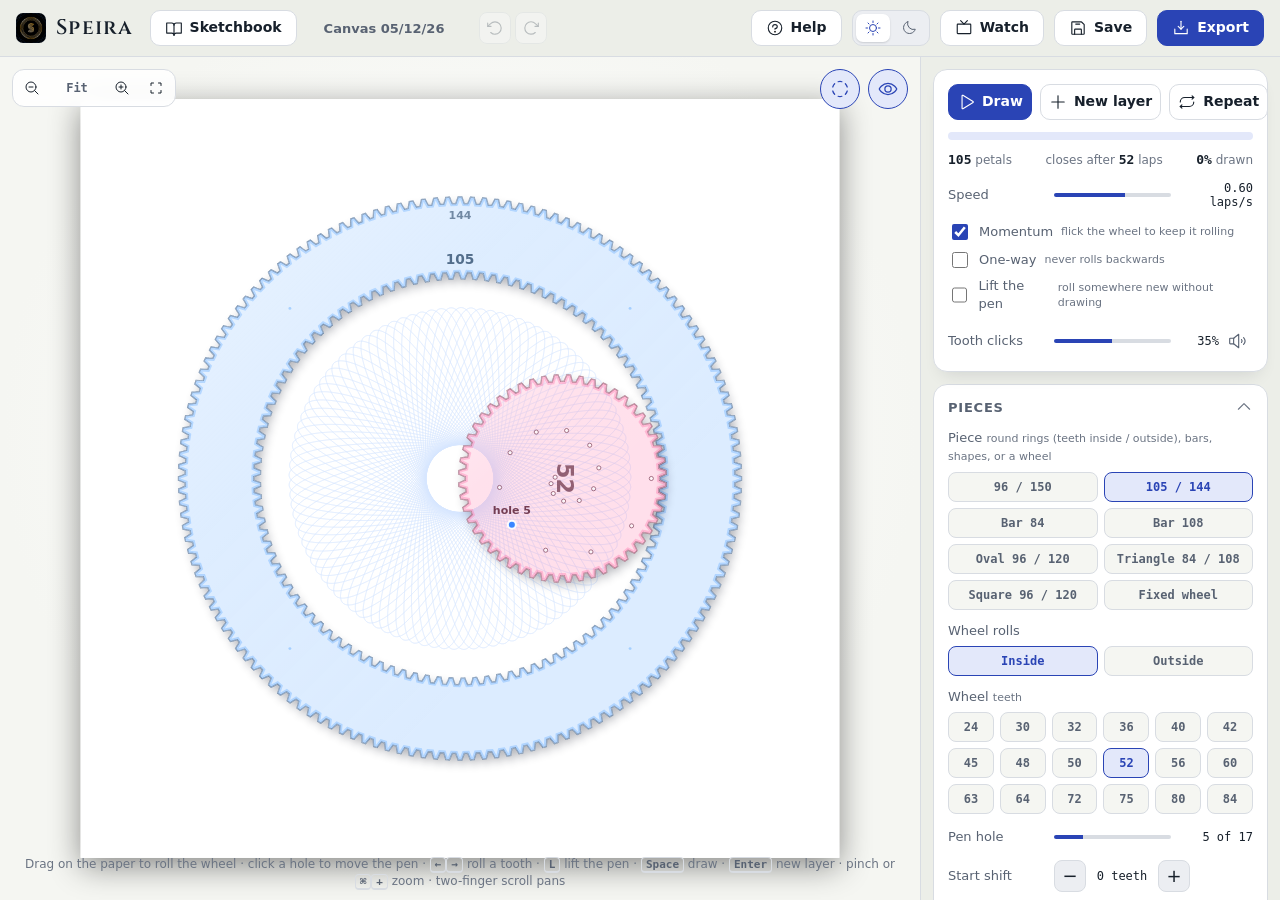
==== commit f9fec2b2: "Repeat: draw a pattern several times, a few teeth apart Repeat in the Draw card: 2-36 passes, teeth " ====
--- a/index.html
+++ b/index.html
@@ -18,7 +18,7 @@
 <link rel="stylesheet" href="styles.css">
 </head>
 <body>
-<svg class="sprite" aria-hidden="true"><symbol id="i-arrow-clockwise" viewBox="0 0 256 256"><polyline points="184 104 232 104 232 56" fill="none" stroke="currentColor" stroke-linecap="round" stroke-linejoin="round" stroke-width="16"/><path d="M188.4,192a88,88,0,1,1,1.83-126.23L232,104" fill="none" stroke="currentColor" stroke-linecap="round" stroke-linejoin="round" stroke-width="16"/></symbol><symbol id="i-arrow-counter-clockwise" viewBox="0 0 256 256"><polyline points="24 56 24 104 72 104" fill="none" stroke="currentColor" stroke-linecap="round" stroke-linejoin="round" stroke-width="16"/><path d="M67.59,192A88,88,0,1,0,65.77,65.77L24,104" fill="none" stroke="currentColor" stroke-linecap="round" stroke-linejoin="round" stroke-width="16"/></symbol><symbol id="i-book-open" viewBox="0 0 256 256"><path d="M128,88a32,32,0,0,1,32-32h72V200H160a32,32,0,0,0-32,32" fill="none" stroke="currentColor" stroke-linecap="round" stroke-linejoin="round" stroke-width="16"/><path d="M24,200H96a32,32,0,0,1,32,32V88A32,32,0,0,0,96,56H24Z" fill="none" stroke="currentColor" stroke-linecap="round" stroke-linejoin="round" stroke-width="16"/></symbol><symbol id="i-bookmark-simple" viewBox="0 0 256 256"><path d="M192,224l-64-40L64,224V48a8,8,0,0,1,8-8H184a8,8,0,0,1,8,8Z" fill="none" stroke="currentColor" stroke-linecap="round" stroke-linejoin="round" stroke-width="16"/></symbol><symbol id="i-caret-down" viewBox="0 0 256 256"><polyline points="208 96 128 176 48 96" fill="none" stroke="currentColor" stroke-linecap="round" stroke-linejoin="round" stroke-width="16"/></symbol><symbol id="i-caret-up" viewBox="0 0 256 256"><polyline points="48 160 128 80 208 160" fill="none" stroke="currentColor" stroke-linecap="round" stroke-linejoin="round" stroke-width="16"/></symbol><symbol id="i-check-circle" viewBox="0 0 256 256"><polyline points="88 136 112 160 168 104" fill="none" stroke="currentColor" stroke-linecap="round" stroke-linejoin="round" stroke-width="16"/><circle cx="128" cy="128" r="96" fill="none" stroke="currentColor" stroke-linecap="round" stroke-linejoin="round" stroke-width="16"/></symbol><symbol id="i-circle-dashed-slash" viewBox="0 0 256 256"><line x1="40" y1="40" x2="216" y2="216" fill="none" stroke="currentColor" stroke-linecap="round" stroke-linejoin="round" stroke-width="16"/><path d="M104,35a95.51,95.51,0,0,1,48,0" fill="none" stroke="currentColor" stroke-linecap="round" stroke-linejoin="round" stroke-width="16"/><path d="M35.49,102.3a95.54,95.54,0,0,1,24-41.56" fill="none" stroke="currentColor" stroke-linecap="round" stroke-linejoin="round" stroke-width="16"/><path d="M59.49,195.27a95.54,95.54,0,0,1-24-41.58" fill="none" stroke="currentColor" stroke-linecap="round" stroke-linejoin="round" stroke-width="16"/><path d="M152,221a95.51,95.51,0,0,1-48,0" fill="none" stroke="currentColor" stroke-linecap="round" stroke-linejoin="round" stroke-width="16"/><path d="M220.51,153.7a95.54,95.54,0,0,1-24,41.56" fill="none" stroke="currentColor" stroke-linecap="round" stroke-linejoin="round" stroke-width="16"/><path d="M196.51,60.73a95.54,95.54,0,0,1,24,41.58" fill="none" stroke="currentColor" stroke-linecap="round" stroke-linejoin="round" stroke-width="16"/></symbol><symbol id="i-circle-dashed" viewBox="0 0 256 256"><path d="M104,35a95.51,95.51,0,0,1,48,0" fill="none" stroke="currentColor" stroke-linecap="round" stroke-linejoin="round" stroke-width="16"/><path d="M35.49,102.3a95.54,95.54,0,0,1,24-41.56" fill="none" stroke="currentColor" stroke-linecap="round" stroke-linejoin="round" stroke-width="16"/><path d="M59.49,195.27a95.54,95.54,0,0,1-24-41.58" fill="none" stroke="currentColor" stroke-linecap="round" stroke-linejoin="round" stroke-width="16"/><path d="M152,221a95.51,95.51,0,0,1-48,0" fill="none" stroke="currentColor" stroke-linecap="round" stroke-linejoin="round" stroke-width="16"/><path d="M220.51,153.7a95.54,95.54,0,0,1-24,41.56" fill="none" stroke="currentColor" stroke-linecap="round" stroke-linejoin="round" stroke-width="16"/><path d="M196.51,60.73a95.54,95.54,0,0,1,24,41.58" fill="none" stroke="currentColor" stroke-linecap="round" stroke-linejoin="round" stroke-width="16"/></symbol><symbol id="i-clipboard-text" viewBox="0 0 256 256"><line x1="96" y1="152" x2="160" y2="152" fill="none" stroke="currentColor" stroke-linecap="round" stroke-linejoin="round" stroke-width="16"/><line x1="96" y1="120" x2="160" y2="120" fill="none" stroke="currentColor" stroke-linecap="round" stroke-linejoin="round" stroke-width="16"/><path d="M160,40h40a8,8,0,0,1,8,8V216a8,8,0,0,1-8,8H56a8,8,0,0,1-8-8V48a8,8,0,0,1,8-8H96" fill="none" stroke="currentColor" stroke-linecap="round" stroke-linejoin="round" stroke-width="16"/><path d="M88,72V64a40,40,0,0,1,80,0v8Z" fill="none" stroke="currentColor" stroke-linecap="round" stroke-linejoin="round" stroke-width="16"/></symbol><symbol id="i-copy" viewBox="0 0 256 256"><polyline points="168 168 216 168 216 40 88 40 88 88" fill="none" stroke="currentColor" stroke-linecap="round" stroke-linejoin="round" stroke-width="16"/><rect x="40" y="88" width="128" height="128" fill="none" stroke="currentColor" stroke-linecap="round" stroke-linejoin="round" stroke-width="16"/></symbol><symbol id="i-corners-in" viewBox="0 0 256 256"><polyline points="208 96 160 96 160 48" fill="none" stroke="currentColor" stroke-linecap="round" stroke-linejoin="round" stroke-width="16"/><polyline points="48 160 96 160 96 208" fill="none" stroke="currentColor" stroke-linecap="round" stroke-linejoin="round" stroke-width="16"/><polyline points="160 208 160 160 208 160" fill="none" stroke="currentColor" stroke-linecap="round" stroke-linejoin="round" stroke-width="16"/><polyline points="96 48 96 96 48 96" fill="none" stroke="currentColor" stroke-linecap="round" stroke-linejoin="round" stroke-width="16"/></symbol><symbol id="i-corners-out" viewBox="0 0 256 256"><polyline points="168 48 208 48 208 88" fill="none" stroke="currentColor" stroke-linecap="round" stroke-linejoin="round" stroke-width="16"/><polyline points="88 208 48 208 48 168" fill="none" stroke="currentColor" stroke-linecap="round" stroke-linejoin="round" stroke-width="16"/><polyline points="208 168 208 208 168 208" fill="none" stroke="currentColor" stroke-linecap="round" stroke-linejoin="round" stroke-width="16"/><polyline points="48 88 48 48 88 48" fill="none" stroke="currentColor" stroke-linecap="round" stroke-linejoin="round" stroke-width="16"/></symbol><symbol id="i-crosshair" viewBox="0 0 256 256"><line x1="128" y1="232" x2="128" y2="200" fill="none" stroke="currentColor" stroke-linecap="round" stroke-linejoin="round" stroke-width="16"/><circle cx="128" cy="128" r="88" fill="none" stroke="currentColor" stroke-linecap="round" stroke-linejoin="round" stroke-width="16"/><line x1="128" y1="24" x2="128" y2="56" fill="none" stroke="currentColor" stroke-linecap="round" stroke-linejoin="round" stroke-width="16"/><line x1="24" y1="128" x2="56" y2="128" fill="none" stroke="currentColor" stroke-linecap="round" stroke-linejoin="round" stroke-width="16"/><line x1="232" y1="128" x2="200" y2="128" fill="none" stroke="currentColor" stroke-linecap="round" stroke-linejoin="round" stroke-width="16"/><circle cx="128" cy="128" r="32" fill="none" stroke="currentColor" stroke-linecap="round" stroke-linejoin="round" stroke-width="16"/></symbol><symbol id="i-dots-six-vertical" viewBox="0 0 256 256"><circle cx="92" cy="60" r="16"/><circle cx="164" cy="60" r="16"/><circle cx="92" cy="128" r="16"/><circle cx="164" cy="128" r="16"/><circle cx="92" cy="196" r="16"/><circle cx="164" cy="196" r="16"/></symbol><symbol id="i-dots-three" viewBox="0 0 256 256"><circle cx="128" cy="128" r="12"/><circle cx="196" cy="128" r="12"/><circle cx="60" cy="128" r="12"/></symbol><symbol id="i-download-simple" viewBox="0 0 256 256"><line x1="128" y1="144" x2="128" y2="32" fill="none" stroke="currentColor" stroke-linecap="round" stroke-linejoin="round" stroke-width="16"/><polyline points="216 144 216 208 40 208 40 144" fill="none" stroke="currentColor" stroke-linecap="round" stroke-linejoin="round" stroke-width="16"/><polyline points="168 104 128 144 88 104" fill="none" stroke="currentColor" stroke-linecap="round" stroke-linejoin="round" stroke-width="16"/></symbol><symbol id="i-eye-slash" viewBox="0 0 256 256"><line x1="48" y1="40" x2="208" y2="216" fill="none" stroke="currentColor" stroke-linecap="round" stroke-linejoin="round" stroke-width="16"/><path d="M154.91,157.6a40,40,0,0,1-53.82-59.2" fill="none" stroke="currentColor" stroke-linecap="round" stroke-linejoin="round" stroke-width="16"/><path d="M135.53,88.71a40,40,0,0,1,32.3,35.53" fill="none" stroke="currentColor" stroke-linecap="round" stroke-linejoin="round" stroke-width="16"/><path d="M208.61,169.1C230.41,149.58,240,128,240,128S208,56,128,56a126,126,0,0,0-20.68,1.68" fill="none" stroke="currentColor" stroke-linecap="round" stroke-linejoin="round" stroke-width="16"/><path d="M74,68.6C33.23,89.24,16,128,16,128s32,72,112,72a118.05,118.05,0,0,0,54-12.6" fill="none" stroke="currentColor" stroke-linecap="round" stroke-linejoin="round" stroke-width="16"/></symbol><symbol id="i-eye" viewBox="0 0 256 256"><path d="M128,56C48,56,16,128,16,128s32,72,112,72,112-72,112-72S208,56,128,56Z" fill="none" stroke="currentColor" stroke-linecap="round" stroke-linejoin="round" stroke-width="16"/><circle cx="128" cy="128" r="40" fill="none" stroke="currentColor" stroke-linecap="round" stroke-linejoin="round" stroke-width="16"/></symbol><symbol id="i-file-arrow-down" viewBox="0 0 256 256"><path d="M200,224H56a8,8,0,0,1-8-8V40a8,8,0,0,1,8-8h96l56,56V216A8,8,0,0,1,200,224Z" fill="none" stroke="currentColor" stroke-linecap="round" stroke-linejoin="round" stroke-width="16"/><polyline points="152 32 152 88 208 88" fill="none" stroke="currentColor" stroke-linecap="round" stroke-linejoin="round" stroke-width="16"/><line x1="128" y1="120" x2="128" y2="184" fill="none" stroke="currentColor" stroke-linecap="round" stroke-linejoin="round" stroke-width="16"/><polyline points="104 160 128 184 152 160" fill="none" stroke="currentColor" stroke-linecap="round" stroke-linejoin="round" stroke-width="16"/></symbol><symbol id="i-file-arrow-up" viewBox="0 0 256 256"><path d="M200,224H56a8,8,0,0,1-8-8V40a8,8,0,0,1,8-8h96l56,56V216A8,8,0,0,1,200,224Z" fill="none" stroke="currentColor" stroke-linecap="round" stroke-linejoin="round" stroke-width="16"/><polyline points="152 32 152 88 208 88" fill="none" stroke="currentColor" stroke-linecap="round" stroke-linejoin="round" stroke-width="16"/><polyline points="104 144 128 120 152 144" fill="none" stroke="currentColor" stroke-linecap="round" stroke-linejoin="round" stroke-width="16"/><line x1="128" y1="184" x2="128" y2="120" fill="none" stroke="currentColor" stroke-linecap="round" stroke-linejoin="round" stroke-width="16"/></symbol><symbol id="i-floppy-disk" viewBox="0 0 256 256"><path d="M216,83.31V208a8,8,0,0,1-8,8H48a8,8,0,0,1-8-8V48a8,8,0,0,1,8-8H172.69a8,8,0,0,1,5.65,2.34l35.32,35.32A8,8,0,0,1,216,83.31Z" fill="none" stroke="currentColor" stroke-linecap="round" stroke-linejoin="round" stroke-width="16"/><path d="M80,216V152a8,8,0,0,1,8-8h80a8,8,0,0,1,8,8v64" fill="none" stroke="currentColor" stroke-linecap="round" stroke-linejoin="round" stroke-width="16"/><line x1="152" y1="72" x2="96" y2="72" fill="none" stroke="currentColor" stroke-linecap="round" stroke-linejoin="round" stroke-width="16"/></symbol><symbol id="i-folder-plus" viewBox="0 0 256 256"><path d="M216.89,208H39.38A7.4,7.4,0,0,1,32,200.62V80H216a8,8,0,0,1,8,8V200.89A7.11,7.11,0,0,1,216.89,208Z" fill="none" stroke="currentColor" stroke-linecap="round" stroke-linejoin="round" stroke-width="16"/><path d="M32,80V56a8,8,0,0,1,8-8H92.69a8,8,0,0,1,5.65,2.34L128,80" fill="none" stroke="currentColor" stroke-linecap="round" stroke-linejoin="round" stroke-width="16"/><line x1="104" y1="144" x2="152" y2="144" fill="none" stroke="currentColor" stroke-linecap="round" stroke-linejoin="round" stroke-width="16"/><line x1="128" y1="120" x2="128" y2="168" fill="none" stroke="currentColor" stroke-linecap="round" stroke-linejoin="round" stroke-width="16"/></symbol><symbol id="i-folder-simple" viewBox="0 0 256 256"><path d="M224,88V200.89a7.11,7.11,0,0,1-7.11,7.11H40a8,8,0,0,1-8-8V64a8,8,0,0,1,8-8H93.33a8,8,0,0,1,4.8,1.6L128,80h88A8,8,0,0,1,224,88Z" fill="none" stroke="currentColor" stroke-linecap="round" stroke-linejoin="round" stroke-width="16"/></symbol><symbol id="i-magnifying-glass-minus" viewBox="0 0 256 256"><line x1="80" y1="112" x2="144" y2="112" fill="none" stroke="currentColor" stroke-linecap="round" stroke-linejoin="round" stroke-width="16"/><circle cx="112" cy="112" r="80" fill="none" stroke="currentColor" stroke-linecap="round" stroke-linejoin="round" stroke-width="16"/><line x1="168.57" y1="168.57" x2="224" y2="224" fill="none" stroke="currentColor" stroke-linecap="round" stroke-linejoin="round" stroke-width="16"/></symbol><symbol id="i-magnifying-glass-plus" viewBox="0 0 256 256"><line x1="80" y1="112" x2="144" y2="112" fill="none" stroke="currentColor" stroke-linecap="round" stroke-linejoin="round" stroke-width="16"/><circle cx="112" cy="112" r="80" fill="none" stroke="currentColor" stroke-linecap="round" stroke-linejoin="round" stroke-width="16"/><line x1="168.57" y1="168.57" x2="224" y2="224" fill="none" stroke="currentColor" stroke-linecap="round" stroke-linejoin="round" stroke-width="16"/><line x1="112" y1="80" x2="112" y2="144" fill="none" stroke="currentColor" stroke-linecap="round" stroke-linejoin="round" stroke-width="16"/></symbol><symbol id="i-moon" viewBox="0 0 256 256"><path d="M108.11,28.11A96.09,96.09,0,0,0,227.89,147.89,96,96,0,1,1,108.11,28.11Z" fill="none" stroke="currentColor" stroke-linecap="round" stroke-linejoin="round" stroke-width="16"/></symbol><symbol id="i-pause" viewBox="0 0 256 256"><rect x="152" y="40" width="56" height="176" rx="8" fill="none" stroke="currentColor" stroke-linecap="round" stroke-linejoin="round" stroke-width="16"/><rect x="48" y="40" width="56" height="176" rx="8" fill="none" stroke="currentColor" stroke-linecap="round" stroke-linejoin="round" stroke-width="16"/></symbol><symbol id="i-pencil-simple" viewBox="0 0 256 256"><path d="M92.69,216H48a8,8,0,0,1-8-8V163.31a8,8,0,0,1,2.34-5.65L165.66,34.34a8,8,0,0,1,11.31,0L221.66,79a8,8,0,0,1,0,11.31L98.34,213.66A8,8,0,0,1,92.69,216Z" fill="none" stroke="currentColor" stroke-linecap="round" stroke-linejoin="round" stroke-width="16"/><line x1="136" y1="64" x2="192" y2="120" fill="none" stroke="currentColor" stroke-linecap="round" stroke-linejoin="round" stroke-width="16"/></symbol><symbol id="i-play" viewBox="0 0 256 256"><path d="M72,39.88V216.12a8,8,0,0,0,12.15,6.69l144.08-88.12a7.82,7.82,0,0,0,0-13.38L84.15,33.19A8,8,0,0,0,72,39.88Z" fill="none" stroke="currentColor" stroke-linecap="round" stroke-linejoin="round" stroke-width="16"/></symbol><symbol id="i-plus" viewBox="0 0 256 256"><line x1="40" y1="128" x2="216" y2="128" fill="none" stroke="currentColor" stroke-linecap="round" stroke-linejoin="round" stroke-width="16"/><line x1="128" y1="40" x2="128" y2="216" fill="none" stroke="currentColor" stroke-linecap="round" stroke-linejoin="round" stroke-width="16"/></symbol><symbol id="i-question" viewBox="0 0 256 256"><circle cx="128" cy="180" r="12"/><path d="M128,144v-8c17.67,0,32-12.54,32-28s-14.33-28-32-28S96,92.54,96,108v4" fill="none" stroke="currentColor" stroke-linecap="round" stroke-linejoin="round" stroke-width="16"/><circle cx="128" cy="128" r="96" fill="none" stroke="currentColor" stroke-linecap="round" stroke-linejoin="round" stroke-width="16"/></symbol><symbol id="i-rainbow" viewBox="0 0 256 256"><path d="M176,184V168a48,48,0,0,0-96,0v16" fill="none" stroke="currentColor" stroke-linecap="round" stroke-linejoin="round" stroke-width="16"/><path d="M208,184V168a80,80,0,0,0-160,0v16" fill="none" stroke="currentColor" stroke-linecap="round" stroke-linejoin="round" stroke-width="16"/><path d="M240,184V168a112,112,0,0,0-224,0v16" fill="none" stroke="currentColor" stroke-linecap="round" stroke-linejoin="round" stroke-width="16"/></symbol><symbol id="i-shuffle" viewBox="0 0 256 256"><path d="M32,72H55.06a64,64,0,0,1,52.08,26.8l41.72,58.4A64,64,0,0,0,200.94,184H232" fill="none" stroke="currentColor" stroke-linecap="round" stroke-linejoin="round" stroke-width="16"/><polyline points="208 48 232 72 208 96" fill="none" stroke="currentColor" stroke-linecap="round" stroke-linejoin="round" stroke-width="16"/><polyline points="208 160 232 184 208 208" fill="none" stroke="currentColor" stroke-linecap="round" stroke-linejoin="round" stroke-width="16"/><path d="M147.66,100.47l1.2-1.67A64,64,0,0,1,200.94,72H232" fill="none" stroke="currentColor" stroke-linecap="round" stroke-linejoin="round" stroke-width="16"/><path d="M32,184H55.06a64,64,0,0,0,52.08-26.8l1.2-1.67" fill="none" stroke="currentColor" stroke-linecap="round" stroke-linejoin="round" stroke-width="16"/></symbol><symbol id="i-skip-forward" viewBox="0 0 256 256"><line x1="200" y1="40" x2="200" y2="216" fill="none" stroke="currentColor" stroke-linecap="round" stroke-linejoin="round" stroke-width="16"/><path d="M56,47.88V208.12a8,8,0,0,0,12.19,6.65L196.3,134.65a7.83,7.83,0,0,0,0-13.3L68.19,41.23A8,8,0,0,0,56,47.88Z" fill="none" stroke="currentColor" stroke-linecap="round" stroke-linejoin="round" stroke-width="16"/></symbol><symbol id="i-speaker-high" viewBox="0 0 256 256"><path d="M80,168H32a8,8,0,0,1-8-8V96a8,8,0,0,1,8-8H80l72-56V224Z" fill="none" stroke="currentColor" stroke-linecap="round" stroke-linejoin="round" stroke-width="16"/><line x1="80" y1="88" x2="80" y2="168" fill="none" stroke="currentColor" stroke-linecap="round" stroke-linejoin="round" stroke-width="16"/><path d="M192,106.85a32,32,0,0,1,0,42.3" fill="none" stroke="currentColor" stroke-linecap="round" stroke-linejoin="round" stroke-width="16"/><path d="M221.67,80a72,72,0,0,1,0,96" fill="none" stroke="currentColor" stroke-linecap="round" stroke-linejoin="round" stroke-width="16"/></symbol><symbol id="i-speaker-slash" viewBox="0 0 256 256"><line x1="48" y1="40" x2="208" y2="216" fill="none" stroke="currentColor" stroke-linecap="round" stroke-linejoin="round" stroke-width="16"/><line x1="80" y1="88" x2="80" y2="168" fill="none" stroke="currentColor" stroke-linecap="round" stroke-linejoin="round" stroke-width="16"/><path d="M192,106.87a32,32,0,0,1,0,42.3" fill="none" stroke="currentColor" stroke-linecap="round" stroke-linejoin="round" stroke-width="16"/><path d="M152,154.4V224L80,168H32a8,8,0,0,1-8-8V96a8,8,0,0,1,8-8H80l6.82-5.3" fill="none" stroke="currentColor" stroke-linecap="round" stroke-linejoin="round" stroke-width="16"/><polyline points="112.15 62.99 152 32 152 106.83" fill="none" stroke="currentColor" stroke-linecap="round" stroke-linejoin="round" stroke-width="16"/><path d="M221.67,80a72,72,0,0,1,0,96" fill="none" stroke="currentColor" stroke-linecap="round" stroke-linejoin="round" stroke-width="16"/></symbol><symbol id="i-sun" viewBox="0 0 256 256"><line x1="128" y1="40" x2="128" y2="16" fill="none" stroke="currentColor" stroke-linecap="round" stroke-linejoin="round" stroke-width="16"/><circle cx="128" cy="128" r="56" fill="none" stroke="currentColor" stroke-linecap="round" stroke-linejoin="round" stroke-width="16"/><line x1="64" y1="64" x2="48" y2="48" fill="none" stroke="currentColor" stroke-linecap="round" stroke-linejoin="round" stroke-width="16"/><line x1="64" y1="192" x2="48" y2="208" fill="none" stroke="currentColor" stroke-linecap="round" stroke-linejoin="round" stroke-width="16"/><line x1="192" y1="64" x2="208" y2="48" fill="none" stroke="currentColor" stroke-linecap="round" stroke-linejoin="round" stroke-width="16"/><line x1="192" y1="192" x2="208" y2="208" fill="none" stroke="currentColor" stroke-linecap="round" stroke-linejoin="round" stroke-width="16"/><line x1="40" y1="128" x2="16" y2="128" fill="none" stroke="currentColor" stroke-linecap="round" stroke-linejoin="round" stroke-width="16"/><line x1="128" y1="216" x2="128" y2="240" fill="none" stroke="currentColor" stroke-linecap="round" stroke-linejoin="round" stroke-width="16"/><line x1="216" y1="128" x2="240" y2="128" fill="none" stroke="currentColor" stroke-linecap="round" stroke-linejoin="round" stroke-width="16"/></symbol><symbol id="i-television-simple" viewBox="0 0 256 256"><rect x="32" y="72" width="192" height="136" rx="8" fill="none" stroke="currentColor" stroke-linecap="round" stroke-linejoin="round" stroke-width="16"/><polyline points="80 24 128 72 176 24" fill="none" stroke="currentColor" stroke-linecap="round" stroke-linejoin="round" stroke-width="16"/></symbol><symbol id="i-trash" viewBox="0 0 256 256"><line x1="216" y1="56" x2="40" y2="56" fill="none" stroke="currentColor" stroke-linecap="round" stroke-linejoin="round" stroke-width="16"/><line x1="104" y1="104" x2="104" y2="168" fill="none" stroke="currentColor" stroke-linecap="round" stroke-linejoin="round" stroke-width="16"/><line x1="152" y1="104" x2="152" y2="168" fill="none" stroke="currentColor" stroke-linecap="round" stroke-linejoin="round" stroke-width="16"/><path d="M200,56V208a8,8,0,0,1-8,8H64a8,8,0,0,1-8-8V56" fill="none" stroke="currentColor" stroke-linecap="round" stroke-linejoin="round" stroke-width="16"/><path d="M168,56V40a16,16,0,0,0-16-16H104A16,16,0,0,0,88,40V56" fill="none" stroke="currentColor" stroke-linecap="round" stroke-linejoin="round" stroke-width="16"/></symbol><symbol id="i-warning-circle" viewBox="0 0 256 256"><circle cx="128" cy="128" r="96" fill="none" stroke="currentColor" stroke-miterlimit="10" stroke-width="16"/><line x1="128" y1="136" x2="128" y2="80" fill="none" stroke="currentColor" stroke-linecap="round" stroke-linejoin="round" stroke-width="16"/><circle cx="128" cy="172" r="12"/></symbol><symbol id="i-x" viewBox="0 0 256 256"><line x1="200" y1="56" x2="56" y2="200" stroke="currentColor" stroke-linecap="round" stroke-linejoin="round" stroke-width="16"/><line x1="200" y1="200" x2="56" y2="56" stroke="currentColor" stroke-linecap="round" stroke-linejoin="round" stroke-width="16"/></symbol></svg>
+<svg class="sprite" aria-hidden="true"><symbol id="i-arrow-clockwise" viewBox="0 0 256 256"><polyline points="184 104 232 104 232 56" fill="none" stroke="currentColor" stroke-linecap="round" stroke-linejoin="round" stroke-width="16"/><path d="M188.4,192a88,88,0,1,1,1.83-126.23L232,104" fill="none" stroke="currentColor" stroke-linecap="round" stroke-linejoin="round" stroke-width="16"/></symbol><symbol id="i-arrow-counter-clockwise" viewBox="0 0 256 256"><polyline points="24 56 24 104 72 104" fill="none" stroke="currentColor" stroke-linecap="round" stroke-linejoin="round" stroke-width="16"/><path d="M67.59,192A88,88,0,1,0,65.77,65.77L24,104" fill="none" stroke="currentColor" stroke-linecap="round" stroke-linejoin="round" stroke-width="16"/></symbol><symbol id="i-book-open" viewBox="0 0 256 256"><path d="M128,88a32,32,0,0,1,32-32h72V200H160a32,32,0,0,0-32,32" fill="none" stroke="currentColor" stroke-linecap="round" stroke-linejoin="round" stroke-width="16"/><path d="M24,200H96a32,32,0,0,1,32,32V88A32,32,0,0,0,96,56H24Z" fill="none" stroke="currentColor" stroke-linecap="round" stroke-linejoin="round" stroke-width="16"/></symbol><symbol id="i-bookmark-simple" viewBox="0 0 256 256"><path d="M192,224l-64-40L64,224V48a8,8,0,0,1,8-8H184a8,8,0,0,1,8,8Z" fill="none" stroke="currentColor" stroke-linecap="round" stroke-linejoin="round" stroke-width="16"/></symbol><symbol id="i-caret-down" viewBox="0 0 256 256"><polyline points="208 96 128 176 48 96" fill="none" stroke="currentColor" stroke-linecap="round" stroke-linejoin="round" stroke-width="16"/></symbol><symbol id="i-caret-up" viewBox="0 0 256 256"><polyline points="48 160 128 80 208 160" fill="none" stroke="currentColor" stroke-linecap="round" stroke-linejoin="round" stroke-width="16"/></symbol><symbol id="i-check-circle" viewBox="0 0 256 256"><polyline points="88 136 112 160 168 104" fill="none" stroke="currentColor" stroke-linecap="round" stroke-linejoin="round" stroke-width="16"/><circle cx="128" cy="128" r="96" fill="none" stroke="currentColor" stroke-linecap="round" stroke-linejoin="round" stroke-width="16"/></symbol><symbol id="i-circle-dashed-slash" viewBox="0 0 256 256"><line x1="40" y1="40" x2="216" y2="216" fill="none" stroke="currentColor" stroke-linecap="round" stroke-linejoin="round" stroke-width="16"/><path d="M104,35a95.51,95.51,0,0,1,48,0" fill="none" stroke="currentColor" stroke-linecap="round" stroke-linejoin="round" stroke-width="16"/><path d="M35.49,102.3a95.54,95.54,0,0,1,24-41.56" fill="none" stroke="currentColor" stroke-linecap="round" stroke-linejoin="round" stroke-width="16"/><path d="M59.49,195.27a95.54,95.54,0,0,1-24-41.58" fill="none" stroke="currentColor" stroke-linecap="round" stroke-linejoin="round" stroke-width="16"/><path d="M152,221a95.51,95.51,0,0,1-48,0" fill="none" stroke="currentColor" stroke-linecap="round" stroke-linejoin="round" stroke-width="16"/><path d="M220.51,153.7a95.54,95.54,0,0,1-24,41.56" fill="none" stroke="currentColor" stroke-linecap="round" stroke-linejoin="round" stroke-width="16"/><path d="M196.51,60.73a95.54,95.54,0,0,1,24,41.58" fill="none" stroke="currentColor" stroke-linecap="round" stroke-linejoin="round" stroke-width="16"/></symbol><symbol id="i-circle-dashed" viewBox="0 0 256 256"><path d="M104,35a95.51,95.51,0,0,1,48,0" fill="none" stroke="currentColor" stroke-linecap="round" stroke-linejoin="round" stroke-width="16"/><path d="M35.49,102.3a95.54,95.54,0,0,1,24-41.56" fill="none" stroke="currentColor" stroke-linecap="round" stroke-linejoin="round" stroke-width="16"/><path d="M59.49,195.27a95.54,95.54,0,0,1-24-41.58" fill="none" stroke="currentColor" stroke-linecap="round" stroke-linejoin="round" stroke-width="16"/><path d="M152,221a95.51,95.51,0,0,1-48,0" fill="none" stroke="currentColor" stroke-linecap="round" stroke-linejoin="round" stroke-width="16"/><path d="M220.51,153.7a95.54,95.54,0,0,1-24,41.56" fill="none" stroke="currentColor" stroke-linecap="round" stroke-linejoin="round" stroke-width="16"/><path d="M196.51,60.73a95.54,95.54,0,0,1,24,41.58" fill="none" stroke="currentColor" stroke-linecap="round" stroke-linejoin="round" stroke-width="16"/></symbol><symbol id="i-clipboard-text" viewBox="0 0 256 256"><line x1="96" y1="152" x2="160" y2="152" fill="none" stroke="currentColor" stroke-linecap="round" stroke-linejoin="round" stroke-width="16"/><line x1="96" y1="120" x2="160" y2="120" fill="none" stroke="currentColor" stroke-linecap="round" stroke-linejoin="round" stroke-width="16"/><path d="M160,40h40a8,8,0,0,1,8,8V216a8,8,0,0,1-8,8H56a8,8,0,0,1-8-8V48a8,8,0,0,1,8-8H96" fill="none" stroke="currentColor" stroke-linecap="round" stroke-linejoin="round" stroke-width="16"/><path d="M88,72V64a40,40,0,0,1,80,0v8Z" fill="none" stroke="currentColor" stroke-linecap="round" stroke-linejoin="round" stroke-width="16"/></symbol><symbol id="i-copy" viewBox="0 0 256 256"><polyline points="168 168 216 168 216 40 88 40 88 88" fill="none" stroke="currentColor" stroke-linecap="round" stroke-linejoin="round" stroke-width="16"/><rect x="40" y="88" width="128" height="128" fill="none" stroke="currentColor" stroke-linecap="round" stroke-linejoin="round" stroke-width="16"/></symbol><symbol id="i-corners-in" viewBox="0 0 256 256"><polyline points="208 96 160 96 160 48" fill="none" stroke="currentColor" stroke-linecap="round" stroke-linejoin="round" stroke-width="16"/><polyline points="48 160 96 160 96 208" fill="none" stroke="currentColor" stroke-linecap="round" stroke-linejoin="round" stroke-width="16"/><polyline points="160 208 160 160 208 160" fill="none" stroke="currentColor" stroke-linecap="round" stroke-linejoin="round" stroke-width="16"/><polyline points="96 48 96 96 48 96" fill="none" stroke="currentColor" stroke-linecap="round" stroke-linejoin="round" stroke-width="16"/></symbol><symbol id="i-corners-out" viewBox="0 0 256 256"><polyline points="168 48 208 48 208 88" fill="none" stroke="currentColor" stroke-linecap="round" stroke-linejoin="round" stroke-width="16"/><polyline points="88 208 48 208 48 168" fill="none" stroke="currentColor" stroke-linecap="round" stroke-linejoin="round" stroke-width="16"/><polyline points="208 168 208 208 168 208" fill="none" stroke="currentColor" stroke-linecap="round" stroke-linejoin="round" stroke-width="16"/><polyline points="48 88 48 48 88 48" fill="none" stroke="currentColor" stroke-linecap="round" stroke-linejoin="round" stroke-width="16"/></symbol><symbol id="i-crosshair" viewBox="0 0 256 256"><line x1="128" y1="232" x2="128" y2="200" fill="none" stroke="currentColor" stroke-linecap="round" stroke-linejoin="round" stroke-width="16"/><circle cx="128" cy="128" r="88" fill="none" stroke="currentColor" stroke-linecap="round" stroke-linejoin="round" stroke-width="16"/><line x1="128" y1="24" x2="128" y2="56" fill="none" stroke="currentColor" stroke-linecap="round" stroke-linejoin="round" stroke-width="16"/><line x1="24" y1="128" x2="56" y2="128" fill="none" stroke="currentColor" stroke-linecap="round" stroke-linejoin="round" stroke-width="16"/><line x1="232" y1="128" x2="200" y2="128" fill="none" stroke="currentColor" stroke-linecap="round" stroke-linejoin="round" stroke-width="16"/><circle cx="128" cy="128" r="32" fill="none" stroke="currentColor" stroke-linecap="round" stroke-linejoin="round" stroke-width="16"/></symbol><symbol id="i-dots-six-vertical" viewBox="0 0 256 256"><circle cx="92" cy="60" r="16"/><circle cx="164" cy="60" r="16"/><circle cx="92" cy="128" r="16"/><circle cx="164" cy="128" r="16"/><circle cx="92" cy="196" r="16"/><circle cx="164" cy="196" r="16"/></symbol><symbol id="i-dots-three" viewBox="0 0 256 256"><circle cx="128" cy="128" r="12"/><circle cx="196" cy="128" r="12"/><circle cx="60" cy="128" r="12"/></symbol><symbol id="i-download-simple" viewBox="0 0 256 256"><line x1="128" y1="144" x2="128" y2="32" fill="none" stroke="currentColor" stroke-linecap="round" stroke-linejoin="round" stroke-width="16"/><polyline points="216 144 216 208 40 208 40 144" fill="none" stroke="currentColor" stroke-linecap="round" stroke-linejoin="round" stroke-width="16"/><polyline points="168 104 128 144 88 104" fill="none" stroke="currentColor" stroke-linecap="round" stroke-linejoin="round" stroke-width="16"/></symbol><symbol id="i-eye-slash" viewBox="0 0 256 256"><line x1="48" y1="40" x2="208" y2="216" fill="none" stroke="currentColor" stroke-linecap="round" stroke-linejoin="round" stroke-width="16"/><path d="M154.91,157.6a40,40,0,0,1-53.82-59.2" fill="none" stroke="currentColor" stroke-linecap="round" stroke-linejoin="round" stroke-width="16"/><path d="M135.53,88.71a40,40,0,0,1,32.3,35.53" fill="none" stroke="currentColor" stroke-linecap="round" stroke-linejoin="round" stroke-width="16"/><path d="M208.61,169.1C230.41,149.58,240,128,240,128S208,56,128,56a126,126,0,0,0-20.68,1.68" fill="none" stroke="currentColor" stroke-linecap="round" stroke-linejoin="round" stroke-width="16"/><path d="M74,68.6C33.23,89.24,16,128,16,128s32,72,112,72a118.05,118.05,0,0,0,54-12.6" fill="none" stroke="currentColor" stroke-linecap="round" stroke-linejoin="round" stroke-width="16"/></symbol><symbol id="i-eye" viewBox="0 0 256 256"><path d="M128,56C48,56,16,128,16,128s32,72,112,72,112-72,112-72S208,56,128,56Z" fill="none" stroke="currentColor" stroke-linecap="round" stroke-linejoin="round" stroke-width="16"/><circle cx="128" cy="128" r="40" fill="none" stroke="currentColor" stroke-linecap="round" stroke-linejoin="round" stroke-width="16"/></symbol><symbol id="i-file-arrow-down" viewBox="0 0 256 256"><path d="M200,224H56a8,8,0,0,1-8-8V40a8,8,0,0,1,8-8h96l56,56V216A8,8,0,0,1,200,224Z" fill="none" stroke="currentColor" stroke-linecap="round" stroke-linejoin="round" stroke-width="16"/><polyline points="152 32 152 88 208 88" fill="none" stroke="currentColor" stroke-linecap="round" stroke-linejoin="round" stroke-width="16"/><line x1="128" y1="120" x2="128" y2="184" fill="none" stroke="currentColor" stroke-linecap="round" stroke-linejoin="round" stroke-width="16"/><polyline points="104 160 128 184 152 160" fill="none" stroke="currentColor" stroke-linecap="round" stroke-linejoin="round" stroke-width="16"/></symbol><symbol id="i-file-arrow-up" viewBox="0 0 256 256"><path d="M200,224H56a8,8,0,0,1-8-8V40a8,8,0,0,1,8-8h96l56,56V216A8,8,0,0,1,200,224Z" fill="none" stroke="currentColor" stroke-linecap="round" stroke-linejoin="round" stroke-width="16"/><polyline points="152 32 152 88 208 88" fill="none" stroke="currentColor" stroke-linecap="round" stroke-linejoin="round" stroke-width="16"/><polyline points="104 144 128 120 152 144" fill="none" stroke="currentColor" stroke-linecap="round" stroke-linejoin="round" stroke-width="16"/><line x1="128" y1="184" x2="128" y2="120" fill="none" stroke="currentColor" stroke-linecap="round" stroke-linejoin="round" stroke-width="16"/></symbol><symbol id="i-floppy-disk" viewBox="0 0 256 256"><path d="M216,83.31V208a8,8,0,0,1-8,8H48a8,8,0,0,1-8-8V48a8,8,0,0,1,8-8H172.69a8,8,0,0,1,5.65,2.34l35.32,35.32A8,8,0,0,1,216,83.31Z" fill="none" stroke="currentColor" stroke-linecap="round" stroke-linejoin="round" stroke-width="16"/><path d="M80,216V152a8,8,0,0,1,8-8h80a8,8,0,0,1,8,8v64" fill="none" stroke="currentColor" stroke-linecap="round" stroke-linejoin="round" stroke-width="16"/><line x1="152" y1="72" x2="96" y2="72" fill="none" stroke="currentColor" stroke-linecap="round" stroke-linejoin="round" stroke-width="16"/></symbol><symbol id="i-folder-plus" viewBox="0 0 256 256"><path d="M216.89,208H39.38A7.4,7.4,0,0,1,32,200.62V80H216a8,8,0,0,1,8,8V200.89A7.11,7.11,0,0,1,216.89,208Z" fill="none" stroke="currentColor" stroke-linecap="round" stroke-linejoin="round" stroke-width="16"/><path d="M32,80V56a8,8,0,0,1,8-8H92.69a8,8,0,0,1,5.65,2.34L128,80" fill="none" stroke="currentColor" stroke-linecap="round" stroke-linejoin="round" stroke-width="16"/><line x1="104" y1="144" x2="152" y2="144" fill="none" stroke="currentColor" stroke-linecap="round" stroke-linejoin="round" stroke-width="16"/><line x1="128" y1="120" x2="128" y2="168" fill="none" stroke="currentColor" stroke-linecap="round" stroke-linejoin="round" stroke-width="16"/></symbol><symbol id="i-folder-simple" viewBox="0 0 256 256"><path d="M224,88V200.89a7.11,7.11,0,0,1-7.11,7.11H40a8,8,0,0,1-8-8V64a8,8,0,0,1,8-8H93.33a8,8,0,0,1,4.8,1.6L128,80h88A8,8,0,0,1,224,88Z" fill="none" stroke="currentColor" stroke-linecap="round" stroke-linejoin="round" stroke-width="16"/></symbol><symbol id="i-magnifying-glass-minus" viewBox="0 0 256 256"><line x1="80" y1="112" x2="144" y2="112" fill="none" stroke="currentColor" stroke-linecap="round" stroke-linejoin="round" stroke-width="16"/><circle cx="112" cy="112" r="80" fill="none" stroke="currentColor" stroke-linecap="round" stroke-linejoin="round" stroke-width="16"/><line x1="168.57" y1="168.57" x2="224" y2="224" fill="none" stroke="currentColor" stroke-linecap="round" stroke-linejoin="round" stroke-width="16"/></symbol><symbol id="i-magnifying-glass-plus" viewBox="0 0 256 256"><line x1="80" y1="112" x2="144" y2="112" fill="none" stroke="currentColor" stroke-linecap="round" stroke-linejoin="round" stroke-width="16"/><circle cx="112" cy="112" r="80" fill="none" stroke="currentColor" stroke-linecap="round" stroke-linejoin="round" stroke-width="16"/><line x1="168.57" y1="168.57" x2="224" y2="224" fill="none" stroke="currentColor" stroke-linecap="round" stroke-linejoin="round" stroke-width="16"/><line x1="112" y1="80" x2="112" y2="144" fill="none" stroke="currentColor" stroke-linecap="round" stroke-linejoin="round" stroke-width="16"/></symbol><symbol id="i-moon" viewBox="0 0 256 256"><path d="M108.11,28.11A96.09,96.09,0,0,0,227.89,147.89,96,96,0,1,1,108.11,28.11Z" fill="none" stroke="currentColor" stroke-linecap="round" stroke-linejoin="round" stroke-width="16"/></symbol><symbol id="i-pause" viewBox="0 0 256 256"><rect x="152" y="40" width="56" height="176" rx="8" fill="none" stroke="currentColor" stroke-linecap="round" stroke-linejoin="round" stroke-width="16"/><rect x="48" y="40" width="56" height="176" rx="8" fill="none" stroke="currentColor" stroke-linecap="round" stroke-linejoin="round" stroke-width="16"/></symbol><symbol id="i-pencil-simple" viewBox="0 0 256 256"><path d="M92.69,216H48a8,8,0,0,1-8-8V163.31a8,8,0,0,1,2.34-5.65L165.66,34.34a8,8,0,0,1,11.31,0L221.66,79a8,8,0,0,1,0,11.31L98.34,213.66A8,8,0,0,1,92.69,216Z" fill="none" stroke="currentColor" stroke-linecap="round" stroke-linejoin="round" stroke-width="16"/><line x1="136" y1="64" x2="192" y2="120" fill="none" stroke="currentColor" stroke-linecap="round" stroke-linejoin="round" stroke-width="16"/></symbol><symbol id="i-play" viewBox="0 0 256 256"><path d="M72,39.88V216.12a8,8,0,0,0,12.15,6.69l144.08-88.12a7.82,7.82,0,0,0,0-13.38L84.15,33.19A8,8,0,0,0,72,39.88Z" fill="none" stroke="currentColor" stroke-linecap="round" stroke-linejoin="round" stroke-width="16"/></symbol><symbol id="i-plus" viewBox="0 0 256 256"><line x1="40" y1="128" x2="216" y2="128" fill="none" stroke="currentColor" stroke-linecap="round" stroke-linejoin="round" stroke-width="16"/><line x1="128" y1="40" x2="128" y2="216" fill="none" stroke="currentColor" stroke-linecap="round" stroke-linejoin="round" stroke-width="16"/></symbol><symbol id="i-question" viewBox="0 0 256 256"><circle cx="128" cy="180" r="12"/><path d="M128,144v-8c17.67,0,32-12.54,32-28s-14.33-28-32-28S96,92.54,96,108v4" fill="none" stroke="currentColor" stroke-linecap="round" stroke-linejoin="round" stroke-width="16"/><circle cx="128" cy="128" r="96" fill="none" stroke="currentColor" stroke-linecap="round" stroke-linejoin="round" stroke-width="16"/></symbol><symbol id="i-rainbow" viewBox="0 0 256 256"><path d="M176,184V168a48,48,0,0,0-96,0v16" fill="none" stroke="currentColor" stroke-linecap="round" stroke-linejoin="round" stroke-width="16"/><path d="M208,184V168a80,80,0,0,0-160,0v16" fill="none" stroke="currentColor" stroke-linecap="round" stroke-linejoin="round" stroke-width="16"/><path d="M240,184V168a112,112,0,0,0-224,0v16" fill="none" stroke="currentColor" stroke-linecap="round" stroke-linejoin="round" stroke-width="16"/></symbol><symbol id="i-repeat" viewBox="0 0 256 256"><polyline points="200 88 224 64 200 40" fill="none" stroke="currentColor" stroke-linecap="round" stroke-linejoin="round" stroke-width="16"/><path d="M32,128A64,64,0,0,1,96,64H224" fill="none" stroke="currentColor" stroke-linecap="round" stroke-linejoin="round" stroke-width="16"/><polyline points="56 168 32 192 56 216" fill="none" stroke="currentColor" stroke-linecap="round" stroke-linejoin="round" stroke-width="16"/><path d="M224,128a64,64,0,0,1-64,64H32" fill="none" stroke="currentColor" stroke-linecap="round" stroke-linejoin="round" stroke-width="16"/></symbol><symbol id="i-shuffle" viewBox="0 0 256 256"><path d="M32,72H55.06a64,64,0,0,1,52.08,26.8l41.72,58.4A64,64,0,0,0,200.94,184H232" fill="none" stroke="currentColor" stroke-linecap="round" stroke-linejoin="round" stroke-width="16"/><polyline points="208 48 232 72 208 96" fill="none" stroke="currentColor" stroke-linecap="round" stroke-linejoin="round" stroke-width="16"/><polyline points="208 160 232 184 208 208" fill="none" stroke="currentColor" stroke-linecap="round" stroke-linejoin="round" stroke-width="16"/><path d="M147.66,100.47l1.2-1.67A64,64,0,0,1,200.94,72H232" fill="none" stroke="currentColor" stroke-linecap="round" stroke-linejoin="round" stroke-width="16"/><path d="M32,184H55.06a64,64,0,0,0,52.08-26.8l1.2-1.67" fill="none" stroke="currentColor" stroke-linecap="round" stroke-linejoin="round" stroke-width="16"/></symbol><symbol id="i-skip-forward" viewBox="0 0 256 256"><line x1="200" y1="40" x2="200" y2="216" fill="none" stroke="currentColor" stroke-linecap="round" stroke-linejoin="round" stroke-width="16"/><path d="M56,47.88V208.12a8,8,0,0,0,12.19,6.65L196.3,134.65a7.83,7.83,0,0,0,0-13.3L68.19,41.23A8,8,0,0,0,56,47.88Z" fill="none" stroke="currentColor" stroke-linecap="round" stroke-linejoin="round" stroke-width="16"/></symbol><symbol id="i-speaker-high" viewBox="0 0 256 256"><path d="M80,168H32a8,8,0,0,1-8-8V96a8,8,0,0,1,8-8H80l72-56V224Z" fill="none" stroke="currentColor" stroke-linecap="round" stroke-linejoin="round" stroke-width="16"/><line x1="80" y1="88" x2="80" y2="168" fill="none" stroke="currentColor" stroke-linecap="round" stroke-linejoin="round" stroke-width="16"/><path d="M192,106.85a32,32,0,0,1,0,42.3" fill="none" stroke="currentColor" stroke-linecap="round" stroke-linejoin="round" stroke-width="16"/><path d="M221.67,80a72,72,0,0,1,0,96" fill="none" stroke="currentColor" stroke-linecap="round" stroke-linejoin="round" stroke-width="16"/></symbol><symbol id="i-speaker-slash" viewBox="0 0 256 256"><line x1="48" y1="40" x2="208" y2="216" fill="none" stroke="currentColor" stroke-linecap="round" stroke-linejoin="round" stroke-width="16"/><line x1="80" y1="88" x2="80" y2="168" fill="none" stroke="currentColor" stroke-linecap="round" stroke-linejoin="round" stroke-width="16"/><path d="M192,106.87a32,32,0,0,1,0,42.3" fill="none" stroke="currentColor" stroke-linecap="round" stroke-linejoin="round" stroke-width="16"/><path d="M152,154.4V224L80,168H32a8,8,0,0,1-8-8V96a8,8,0,0,1,8-8H80l6.82-5.3" fill="none" stroke="currentColor" stroke-linecap="round" stroke-linejoin="round" stroke-width="16"/><polyline points="112.15 62.99 152 32 152 106.83" fill="none" stroke="currentColor" stroke-linecap="round" stroke-linejoin="round" stroke-width="16"/><path d="M221.67,80a72,72,0,0,1,0,96" fill="none" stroke="currentColor" stroke-linecap="round" stroke-linejoin="round" stroke-width="16"/></symbol><symbol id="i-sun" viewBox="0 0 256 256"><line x1="128" y1="40" x2="128" y2="16" fill="none" stroke="currentColor" stroke-linecap="round" stroke-linejoin="round" stroke-width="16"/><circle cx="128" cy="128" r="56" fill="none" stroke="currentColor" stroke-linecap="round" stroke-linejoin="round" stroke-width="16"/><line x1="64" y1="64" x2="48" y2="48" fill="none" stroke="currentColor" stroke-linecap="round" stroke-linejoin="round" stroke-width="16"/><line x1="64" y1="192" x2="48" y2="208" fill="none" stroke="currentColor" stroke-linecap="round" stroke-linejoin="round" stroke-width="16"/><line x1="192" y1="64" x2="208" y2="48" fill="none" stroke="currentColor" stroke-linecap="round" stroke-linejoin="round" stroke-width="16"/><line x1="192" y1="192" x2="208" y2="208" fill="none" stroke="currentColor" stroke-linecap="round" stroke-linejoin="round" stroke-width="16"/><line x1="40" y1="128" x2="16" y2="128" fill="none" stroke="currentColor" stroke-linecap="round" stroke-linejoin="round" stroke-width="16"/><line x1="128" y1="216" x2="128" y2="240" fill="none" stroke="currentColor" stroke-linecap="round" stroke-linejoin="round" stroke-width="16"/><line x1="216" y1="128" x2="240" y2="128" fill="none" stroke="currentColor" stroke-linecap="round" stroke-linejoin="round" stroke-width="16"/></symbol><symbol id="i-television-simple" viewBox="0 0 256 256"><rect x="32" y="72" width="192" height="136" rx="8" fill="none" stroke="currentColor" stroke-linecap="round" stroke-linejoin="round" stroke-width="16"/><polyline points="80 24 128 72 176 24" fill="none" stroke="currentColor" stroke-linecap="round" stroke-linejoin="round" stroke-width="16"/></symbol><symbol id="i-trash" viewBox="0 0 256 256"><line x1="216" y1="56" x2="40" y2="56" fill="none" stroke="currentColor" stroke-linecap="round" stroke-linejoin="round" stroke-width="16"/><line x1="104" y1="104" x2="104" y2="168" fill="none" stroke="currentColor" stroke-linecap="round" stroke-linejoin="round" stroke-width="16"/><line x1="152" y1="104" x2="152" y2="168" fill="none" stroke="currentColor" stroke-linecap="round" stroke-linejoin="round" stroke-width="16"/><path d="M200,56V208a8,8,0,0,1-8,8H64a8,8,0,0,1-8-8V56" fill="none" stroke="currentColor" stroke-linecap="round" stroke-linejoin="round" stroke-width="16"/><path d="M168,56V40a16,16,0,0,0-16-16H104A16,16,0,0,0,88,40V56" fill="none" stroke="currentColor" stroke-linecap="round" stroke-linejoin="round" stroke-width="16"/></symbol><symbol id="i-warning-circle" viewBox="0 0 256 256"><circle cx="128" cy="128" r="96" fill="none" stroke="currentColor" stroke-miterlimit="10" stroke-width="16"/><line x1="128" y1="136" x2="128" y2="80" fill="none" stroke="currentColor" stroke-linecap="round" stroke-linejoin="round" stroke-width="16"/><circle cx="128" cy="172" r="12"/></symbol><symbol id="i-x" viewBox="0 0 256 256"><line x1="200" y1="56" x2="56" y2="200" stroke="currentColor" stroke-linecap="round" stroke-linejoin="round" stroke-width="16"/><line x1="200" y1="200" x2="56" y2="56" stroke="currentColor" stroke-linecap="round" stroke-linejoin="round" stroke-width="16"/></symbol></svg>
 <div class="watch" id="watch" hidden>
   <canvas id="watchCv" aria-label="Speira drawing by itself"></canvas>
   <div class="wbar" id="wbar">
@@ -163,6 +163,21 @@
       <div class="drawrow">
         <button class="btn primary" id="play" type="button"><svg><use href="#i-play"/></svg><span>Draw</span></button>
         <button class="btn" id="newLayer" type="button" title="Keep this pass and start a new one (Enter)"><svg><use href="#i-plus"/></svg>New layer</button>
+        <button class="btn" id="repeatBtn" type="button" aria-expanded="false" aria-controls="repeatBox" title="Draw this pattern several times, a few teeth apart"><svg><use href="#i-repeat"/></svg>Repeat</button>
+      </div>
+      <div class="repeatbox" id="repeatBox" hidden>
+        <label class="row"><span>Times</span><input type="range" id="rpTimes" min="2" max="36" step="1" value="6"><output id="rpTimesOut">6</output></label>
+        <div class="row"><span>Teeth apart</span>
+          <div class="stepper"><button class="ico" id="rpLess" type="button" aria-label="One tooth less">−</button><output id="rpStepOut">2</output><button class="ico" id="rpMore" type="button" aria-label="One tooth more">+</button></div><span></span></div>
+        <button class="btn sm rpeven" id="rpEven" type="button" title="Space the copies evenly round the pattern">Spread evenly</button>
+        <div class="field"><span class="lbl">Colour</span>
+          <div class="chips three" id="rpColour" role="group" aria-label="Colour">
+            <button type="button" class="chip" data-mode="same">Same</button><button type="button" class="chip" data-mode="fade">Fade to</button><button type="button" class="chip" data-mode="rainbow">Rainbow</button>
+          </div>
+          <label class="row" id="rpFadeRow" hidden><span>Fade to</span><input type="color" id="rpFadeTo" value="#e63946"><span></span></label>
+        </div>
+        <p class="rpnote" id="rpNote"></p>
+        <div class="btnrow"><button class="btn primary" id="rpGo" type="button">Draw 6 passes</button><button class="btn sm" id="rpCancel" type="button">Cancel</button></div>
       </div>
       <div class="prog"><div id="progress"></div></div>
       <div class="stats">
--- a/styles.css
+++ b/styles.css
@@ -120,7 +120,12 @@
 .ico:disabled { opacity: .35; cursor: default; }
 :focus-visible { outline: 2px solid var(--accent); outline-offset: 2px; }
 
-.drawrow { display: grid; grid-template-columns: 1fr 1fr; gap: 8px; }
+.drawrow { display: grid; grid-template-columns: 1.1fr 1.15fr 1fr; gap: 8px; }
+.repeatbox { display: flex; flex-direction: column; gap: 10px; padding: 12px; border-radius: 12px; border: 1px solid var(--line); background: var(--desk-2); }
+.repeatbox .row { grid-template-columns: 84px 1fr 0; }
+.repeatbox .rpeven { align-self: flex-start; margin-left: 94px; }
+.chips.three { display: grid; grid-template-columns: repeat(3, 1fr); gap: 6px; }
+.rpnote { margin: 0; color: var(--faint); font-size: 12px; line-height: 1.4; }
 .drawrow .btn { padding: 0 8px; }
 .prog { height: 8px; background: var(--accent-soft); border-radius: 99px; overflow: hidden; }
 #progress { height: 100%; width: 0; background: var(--pen); border-radius: 99px; transition: width .1s linear; }
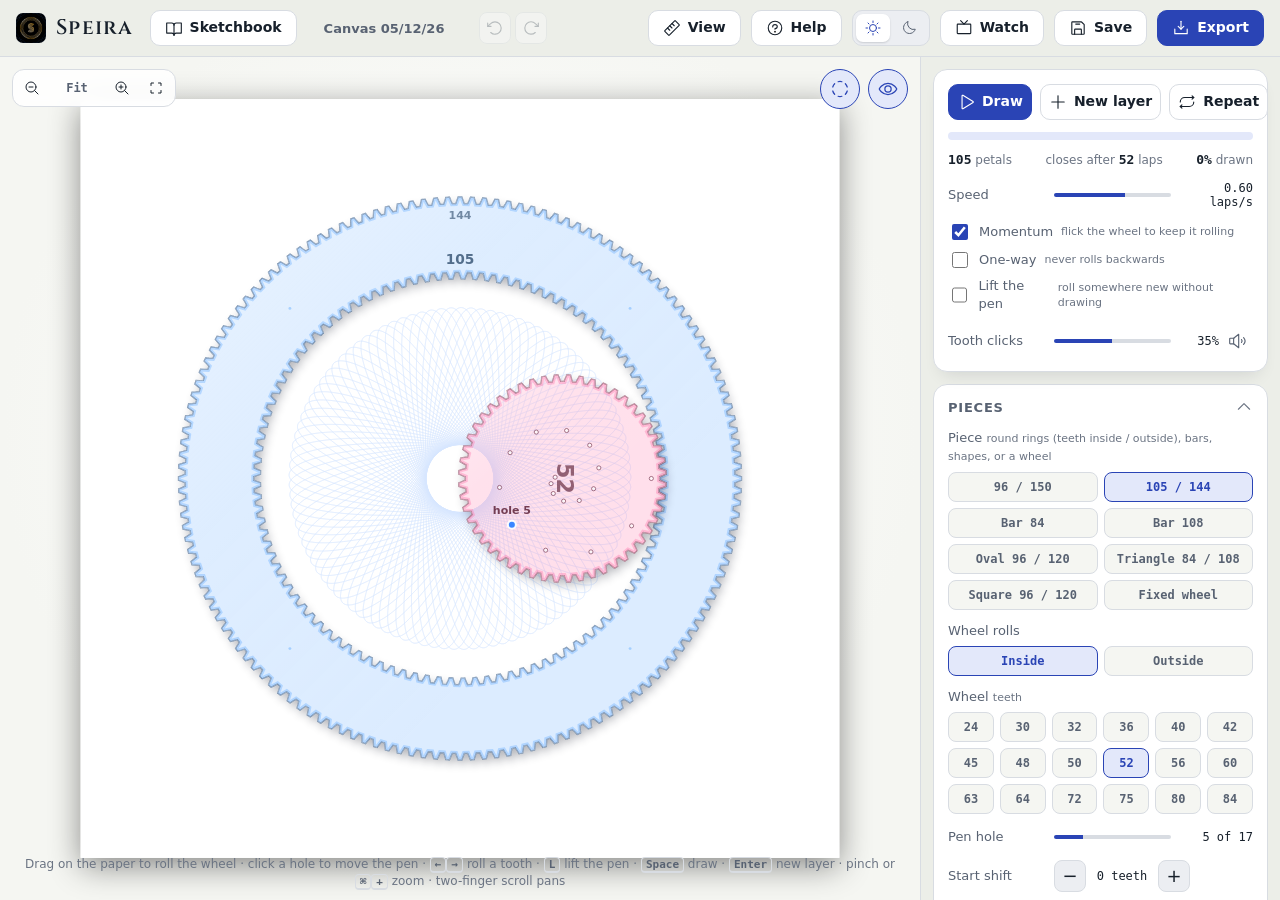
==== commit d9166379: "View menu: rulers, guides, snapping, overlays and hiding - Rulers in the paper's units; drag guides " ====
--- a/index.html
+++ b/index.html
@@ -18,7 +18,7 @@
 <link rel="stylesheet" href="styles.css">
 </head>
 <body>
-<svg class="sprite" aria-hidden="true"><symbol id="i-arrow-clockwise" viewBox="0 0 256 256"><polyline points="184 104 232 104 232 56" fill="none" stroke="currentColor" stroke-linecap="round" stroke-linejoin="round" stroke-width="16"/><path d="M188.4,192a88,88,0,1,1,1.83-126.23L232,104" fill="none" stroke="currentColor" stroke-linecap="round" stroke-linejoin="round" stroke-width="16"/></symbol><symbol id="i-arrow-counter-clockwise" viewBox="0 0 256 256"><polyline points="24 56 24 104 72 104" fill="none" stroke="currentColor" stroke-linecap="round" stroke-linejoin="round" stroke-width="16"/><path d="M67.59,192A88,88,0,1,0,65.77,65.77L24,104" fill="none" stroke="currentColor" stroke-linecap="round" stroke-linejoin="round" stroke-width="16"/></symbol><symbol id="i-book-open" viewBox="0 0 256 256"><path d="M128,88a32,32,0,0,1,32-32h72V200H160a32,32,0,0,0-32,32" fill="none" stroke="currentColor" stroke-linecap="round" stroke-linejoin="round" stroke-width="16"/><path d="M24,200H96a32,32,0,0,1,32,32V88A32,32,0,0,0,96,56H24Z" fill="none" stroke="currentColor" stroke-linecap="round" stroke-linejoin="round" stroke-width="16"/></symbol><symbol id="i-bookmark-simple" viewBox="0 0 256 256"><path d="M192,224l-64-40L64,224V48a8,8,0,0,1,8-8H184a8,8,0,0,1,8,8Z" fill="none" stroke="currentColor" stroke-linecap="round" stroke-linejoin="round" stroke-width="16"/></symbol><symbol id="i-caret-down" viewBox="0 0 256 256"><polyline points="208 96 128 176 48 96" fill="none" stroke="currentColor" stroke-linecap="round" stroke-linejoin="round" stroke-width="16"/></symbol><symbol id="i-caret-up" viewBox="0 0 256 256"><polyline points="48 160 128 80 208 160" fill="none" stroke="currentColor" stroke-linecap="round" stroke-linejoin="round" stroke-width="16"/></symbol><symbol id="i-check-circle" viewBox="0 0 256 256"><polyline points="88 136 112 160 168 104" fill="none" stroke="currentColor" stroke-linecap="round" stroke-linejoin="round" stroke-width="16"/><circle cx="128" cy="128" r="96" fill="none" stroke="currentColor" stroke-linecap="round" stroke-linejoin="round" stroke-width="16"/></symbol><symbol id="i-circle-dashed-slash" viewBox="0 0 256 256"><line x1="40" y1="40" x2="216" y2="216" fill="none" stroke="currentColor" stroke-linecap="round" stroke-linejoin="round" stroke-width="16"/><path d="M104,35a95.51,95.51,0,0,1,48,0" fill="none" stroke="currentColor" stroke-linecap="round" stroke-linejoin="round" stroke-width="16"/><path d="M35.49,102.3a95.54,95.54,0,0,1,24-41.56" fill="none" stroke="currentColor" stroke-linecap="round" stroke-linejoin="round" stroke-width="16"/><path d="M59.49,195.27a95.54,95.54,0,0,1-24-41.58" fill="none" stroke="currentColor" stroke-linecap="round" stroke-linejoin="round" stroke-width="16"/><path d="M152,221a95.51,95.51,0,0,1-48,0" fill="none" stroke="currentColor" stroke-linecap="round" stroke-linejoin="round" stroke-width="16"/><path d="M220.51,153.7a95.54,95.54,0,0,1-24,41.56" fill="none" stroke="currentColor" stroke-linecap="round" stroke-linejoin="round" stroke-width="16"/><path d="M196.51,60.73a95.54,95.54,0,0,1,24,41.58" fill="none" stroke="currentColor" stroke-linecap="round" stroke-linejoin="round" stroke-width="16"/></symbol><symbol id="i-circle-dashed" viewBox="0 0 256 256"><path d="M104,35a95.51,95.51,0,0,1,48,0" fill="none" stroke="currentColor" stroke-linecap="round" stroke-linejoin="round" stroke-width="16"/><path d="M35.49,102.3a95.54,95.54,0,0,1,24-41.56" fill="none" stroke="currentColor" stroke-linecap="round" stroke-linejoin="round" stroke-width="16"/><path d="M59.49,195.27a95.54,95.54,0,0,1-24-41.58" fill="none" stroke="currentColor" stroke-linecap="round" stroke-linejoin="round" stroke-width="16"/><path d="M152,221a95.51,95.51,0,0,1-48,0" fill="none" stroke="currentColor" stroke-linecap="round" stroke-linejoin="round" stroke-width="16"/><path d="M220.51,153.7a95.54,95.54,0,0,1-24,41.56" fill="none" stroke="currentColor" stroke-linecap="round" stroke-linejoin="round" stroke-width="16"/><path d="M196.51,60.73a95.54,95.54,0,0,1,24,41.58" fill="none" stroke="currentColor" stroke-linecap="round" stroke-linejoin="round" stroke-width="16"/></symbol><symbol id="i-clipboard-text" viewBox="0 0 256 256"><line x1="96" y1="152" x2="160" y2="152" fill="none" stroke="currentColor" stroke-linecap="round" stroke-linejoin="round" stroke-width="16"/><line x1="96" y1="120" x2="160" y2="120" fill="none" stroke="currentColor" stroke-linecap="round" stroke-linejoin="round" stroke-width="16"/><path d="M160,40h40a8,8,0,0,1,8,8V216a8,8,0,0,1-8,8H56a8,8,0,0,1-8-8V48a8,8,0,0,1,8-8H96" fill="none" stroke="currentColor" stroke-linecap="round" stroke-linejoin="round" stroke-width="16"/><path d="M88,72V64a40,40,0,0,1,80,0v8Z" fill="none" stroke="currentColor" stroke-linecap="round" stroke-linejoin="round" stroke-width="16"/></symbol><symbol id="i-copy" viewBox="0 0 256 256"><polyline points="168 168 216 168 216 40 88 40 88 88" fill="none" stroke="currentColor" stroke-linecap="round" stroke-linejoin="round" stroke-width="16"/><rect x="40" y="88" width="128" height="128" fill="none" stroke="currentColor" stroke-linecap="round" stroke-linejoin="round" stroke-width="16"/></symbol><symbol id="i-corners-in" viewBox="0 0 256 256"><polyline points="208 96 160 96 160 48" fill="none" stroke="currentColor" stroke-linecap="round" stroke-linejoin="round" stroke-width="16"/><polyline points="48 160 96 160 96 208" fill="none" stroke="currentColor" stroke-linecap="round" stroke-linejoin="round" stroke-width="16"/><polyline points="160 208 160 160 208 160" fill="none" stroke="currentColor" stroke-linecap="round" stroke-linejoin="round" stroke-width="16"/><polyline points="96 48 96 96 48 96" fill="none" stroke="currentColor" stroke-linecap="round" stroke-linejoin="round" stroke-width="16"/></symbol><symbol id="i-corners-out" viewBox="0 0 256 256"><polyline points="168 48 208 48 208 88" fill="none" stroke="currentColor" stroke-linecap="round" stroke-linejoin="round" stroke-width="16"/><polyline points="88 208 48 208 48 168" fill="none" stroke="currentColor" stroke-linecap="round" stroke-linejoin="round" stroke-width="16"/><polyline points="208 168 208 208 168 208" fill="none" stroke="currentColor" stroke-linecap="round" stroke-linejoin="round" stroke-width="16"/><polyline points="48 88 48 48 88 48" fill="none" stroke="currentColor" stroke-linecap="round" stroke-linejoin="round" stroke-width="16"/></symbol><symbol id="i-crosshair" viewBox="0 0 256 256"><line x1="128" y1="232" x2="128" y2="200" fill="none" stroke="currentColor" stroke-linecap="round" stroke-linejoin="round" stroke-width="16"/><circle cx="128" cy="128" r="88" fill="none" stroke="currentColor" stroke-linecap="round" stroke-linejoin="round" stroke-width="16"/><line x1="128" y1="24" x2="128" y2="56" fill="none" stroke="currentColor" stroke-linecap="round" stroke-linejoin="round" stroke-width="16"/><line x1="24" y1="128" x2="56" y2="128" fill="none" stroke="currentColor" stroke-linecap="round" stroke-linejoin="round" stroke-width="16"/><line x1="232" y1="128" x2="200" y2="128" fill="none" stroke="currentColor" stroke-linecap="round" stroke-linejoin="round" stroke-width="16"/><circle cx="128" cy="128" r="32" fill="none" stroke="currentColor" stroke-linecap="round" stroke-linejoin="round" stroke-width="16"/></symbol><symbol id="i-dots-six-vertical" viewBox="0 0 256 256"><circle cx="92" cy="60" r="16"/><circle cx="164" cy="60" r="16"/><circle cx="92" cy="128" r="16"/><circle cx="164" cy="128" r="16"/><circle cx="92" cy="196" r="16"/><circle cx="164" cy="196" r="16"/></symbol><symbol id="i-dots-three" viewBox="0 0 256 256"><circle cx="128" cy="128" r="12"/><circle cx="196" cy="128" r="12"/><circle cx="60" cy="128" r="12"/></symbol><symbol id="i-download-simple" viewBox="0 0 256 256"><line x1="128" y1="144" x2="128" y2="32" fill="none" stroke="currentColor" stroke-linecap="round" stroke-linejoin="round" stroke-width="16"/><polyline points="216 144 216 208 40 208 40 144" fill="none" stroke="currentColor" stroke-linecap="round" stroke-linejoin="round" stroke-width="16"/><polyline points="168 104 128 144 88 104" fill="none" stroke="currentColor" stroke-linecap="round" stroke-linejoin="round" stroke-width="16"/></symbol><symbol id="i-eye-slash" viewBox="0 0 256 256"><line x1="48" y1="40" x2="208" y2="216" fill="none" stroke="currentColor" stroke-linecap="round" stroke-linejoin="round" stroke-width="16"/><path d="M154.91,157.6a40,40,0,0,1-53.82-59.2" fill="none" stroke="currentColor" stroke-linecap="round" stroke-linejoin="round" stroke-width="16"/><path d="M135.53,88.71a40,40,0,0,1,32.3,35.53" fill="none" stroke="currentColor" stroke-linecap="round" stroke-linejoin="round" stroke-width="16"/><path d="M208.61,169.1C230.41,149.58,240,128,240,128S208,56,128,56a126,126,0,0,0-20.68,1.68" fill="none" stroke="currentColor" stroke-linecap="round" stroke-linejoin="round" stroke-width="16"/><path d="M74,68.6C33.23,89.24,16,128,16,128s32,72,112,72a118.05,118.05,0,0,0,54-12.6" fill="none" stroke="currentColor" stroke-linecap="round" stroke-linejoin="round" stroke-width="16"/></symbol><symbol id="i-eye" viewBox="0 0 256 256"><path d="M128,56C48,56,16,128,16,128s32,72,112,72,112-72,112-72S208,56,128,56Z" fill="none" stroke="currentColor" stroke-linecap="round" stroke-linejoin="round" stroke-width="16"/><circle cx="128" cy="128" r="40" fill="none" stroke="currentColor" stroke-linecap="round" stroke-linejoin="round" stroke-width="16"/></symbol><symbol id="i-file-arrow-down" viewBox="0 0 256 256"><path d="M200,224H56a8,8,0,0,1-8-8V40a8,8,0,0,1,8-8h96l56,56V216A8,8,0,0,1,200,224Z" fill="none" stroke="currentColor" stroke-linecap="round" stroke-linejoin="round" stroke-width="16"/><polyline points="152 32 152 88 208 88" fill="none" stroke="currentColor" stroke-linecap="round" stroke-linejoin="round" stroke-width="16"/><line x1="128" y1="120" x2="128" y2="184" fill="none" stroke="currentColor" stroke-linecap="round" stroke-linejoin="round" stroke-width="16"/><polyline points="104 160 128 184 152 160" fill="none" stroke="currentColor" stroke-linecap="round" stroke-linejoin="round" stroke-width="16"/></symbol><symbol id="i-file-arrow-up" viewBox="0 0 256 256"><path d="M200,224H56a8,8,0,0,1-8-8V40a8,8,0,0,1,8-8h96l56,56V216A8,8,0,0,1,200,224Z" fill="none" stroke="currentColor" stroke-linecap="round" stroke-linejoin="round" stroke-width="16"/><polyline points="152 32 152 88 208 88" fill="none" stroke="currentColor" stroke-linecap="round" stroke-linejoin="round" stroke-width="16"/><polyline points="104 144 128 120 152 144" fill="none" stroke="currentColor" stroke-linecap="round" stroke-linejoin="round" stroke-width="16"/><line x1="128" y1="184" x2="128" y2="120" fill="none" stroke="currentColor" stroke-linecap="round" stroke-linejoin="round" stroke-width="16"/></symbol><symbol id="i-floppy-disk" viewBox="0 0 256 256"><path d="M216,83.31V208a8,8,0,0,1-8,8H48a8,8,0,0,1-8-8V48a8,8,0,0,1,8-8H172.69a8,8,0,0,1,5.65,2.34l35.32,35.32A8,8,0,0,1,216,83.31Z" fill="none" stroke="currentColor" stroke-linecap="round" stroke-linejoin="round" stroke-width="16"/><path d="M80,216V152a8,8,0,0,1,8-8h80a8,8,0,0,1,8,8v64" fill="none" stroke="currentColor" stroke-linecap="round" stroke-linejoin="round" stroke-width="16"/><line x1="152" y1="72" x2="96" y2="72" fill="none" stroke="currentColor" stroke-linecap="round" stroke-linejoin="round" stroke-width="16"/></symbol><symbol id="i-folder-plus" viewBox="0 0 256 256"><path d="M216.89,208H39.38A7.4,7.4,0,0,1,32,200.62V80H216a8,8,0,0,1,8,8V200.89A7.11,7.11,0,0,1,216.89,208Z" fill="none" stroke="currentColor" stroke-linecap="round" stroke-linejoin="round" stroke-width="16"/><path d="M32,80V56a8,8,0,0,1,8-8H92.69a8,8,0,0,1,5.65,2.34L128,80" fill="none" stroke="currentColor" stroke-linecap="round" stroke-linejoin="round" stroke-width="16"/><line x1="104" y1="144" x2="152" y2="144" fill="none" stroke="currentColor" stroke-linecap="round" stroke-linejoin="round" stroke-width="16"/><line x1="128" y1="120" x2="128" y2="168" fill="none" stroke="currentColor" stroke-linecap="round" stroke-linejoin="round" stroke-width="16"/></symbol><symbol id="i-folder-simple" viewBox="0 0 256 256"><path d="M224,88V200.89a7.11,7.11,0,0,1-7.11,7.11H40a8,8,0,0,1-8-8V64a8,8,0,0,1,8-8H93.33a8,8,0,0,1,4.8,1.6L128,80h88A8,8,0,0,1,224,88Z" fill="none" stroke="currentColor" stroke-linecap="round" stroke-linejoin="round" stroke-width="16"/></symbol><symbol id="i-magnifying-glass-minus" viewBox="0 0 256 256"><line x1="80" y1="112" x2="144" y2="112" fill="none" stroke="currentColor" stroke-linecap="round" stroke-linejoin="round" stroke-width="16"/><circle cx="112" cy="112" r="80" fill="none" stroke="currentColor" stroke-linecap="round" stroke-linejoin="round" stroke-width="16"/><line x1="168.57" y1="168.57" x2="224" y2="224" fill="none" stroke="currentColor" stroke-linecap="round" stroke-linejoin="round" stroke-width="16"/></symbol><symbol id="i-magnifying-glass-plus" viewBox="0 0 256 256"><line x1="80" y1="112" x2="144" y2="112" fill="none" stroke="currentColor" stroke-linecap="round" stroke-linejoin="round" stroke-width="16"/><circle cx="112" cy="112" r="80" fill="none" stroke="currentColor" stroke-linecap="round" stroke-linejoin="round" stroke-width="16"/><line x1="168.57" y1="168.57" x2="224" y2="224" fill="none" stroke="currentColor" stroke-linecap="round" stroke-linejoin="round" stroke-width="16"/><line x1="112" y1="80" x2="112" y2="144" fill="none" stroke="currentColor" stroke-linecap="round" stroke-linejoin="round" stroke-width="16"/></symbol><symbol id="i-moon" viewBox="0 0 256 256"><path d="M108.11,28.11A96.09,96.09,0,0,0,227.89,147.89,96,96,0,1,1,108.11,28.11Z" fill="none" stroke="currentColor" stroke-linecap="round" stroke-linejoin="round" stroke-width="16"/></symbol><symbol id="i-pause" viewBox="0 0 256 256"><rect x="152" y="40" width="56" height="176" rx="8" fill="none" stroke="currentColor" stroke-linecap="round" stroke-linejoin="round" stroke-width="16"/><rect x="48" y="40" width="56" height="176" rx="8" fill="none" stroke="currentColor" stroke-linecap="round" stroke-linejoin="round" stroke-width="16"/></symbol><symbol id="i-pencil-simple" viewBox="0 0 256 256"><path d="M92.69,216H48a8,8,0,0,1-8-8V163.31a8,8,0,0,1,2.34-5.65L165.66,34.34a8,8,0,0,1,11.31,0L221.66,79a8,8,0,0,1,0,11.31L98.34,213.66A8,8,0,0,1,92.69,216Z" fill="none" stroke="currentColor" stroke-linecap="round" stroke-linejoin="round" stroke-width="16"/><line x1="136" y1="64" x2="192" y2="120" fill="none" stroke="currentColor" stroke-linecap="round" stroke-linejoin="round" stroke-width="16"/></symbol><symbol id="i-play" viewBox="0 0 256 256"><path d="M72,39.88V216.12a8,8,0,0,0,12.15,6.69l144.08-88.12a7.82,7.82,0,0,0,0-13.38L84.15,33.19A8,8,0,0,0,72,39.88Z" fill="none" stroke="currentColor" stroke-linecap="round" stroke-linejoin="round" stroke-width="16"/></symbol><symbol id="i-plus" viewBox="0 0 256 256"><line x1="40" y1="128" x2="216" y2="128" fill="none" stroke="currentColor" stroke-linecap="round" stroke-linejoin="round" stroke-width="16"/><line x1="128" y1="40" x2="128" y2="216" fill="none" stroke="currentColor" stroke-linecap="round" stroke-linejoin="round" stroke-width="16"/></symbol><symbol id="i-question" viewBox="0 0 256 256"><circle cx="128" cy="180" r="12"/><path d="M128,144v-8c17.67,0,32-12.54,32-28s-14.33-28-32-28S96,92.54,96,108v4" fill="none" stroke="currentColor" stroke-linecap="round" stroke-linejoin="round" stroke-width="16"/><circle cx="128" cy="128" r="96" fill="none" stroke="currentColor" stroke-linecap="round" stroke-linejoin="round" stroke-width="16"/></symbol><symbol id="i-rainbow" viewBox="0 0 256 256"><path d="M176,184V168a48,48,0,0,0-96,0v16" fill="none" stroke="currentColor" stroke-linecap="round" stroke-linejoin="round" stroke-width="16"/><path d="M208,184V168a80,80,0,0,0-160,0v16" fill="none" stroke="currentColor" stroke-linecap="round" stroke-linejoin="round" stroke-width="16"/><path d="M240,184V168a112,112,0,0,0-224,0v16" fill="none" stroke="currentColor" stroke-linecap="round" stroke-linejoin="round" stroke-width="16"/></symbol><symbol id="i-repeat" viewBox="0 0 256 256"><polyline points="200 88 224 64 200 40" fill="none" stroke="currentColor" stroke-linecap="round" stroke-linejoin="round" stroke-width="16"/><path d="M32,128A64,64,0,0,1,96,64H224" fill="none" stroke="currentColor" stroke-linecap="round" stroke-linejoin="round" stroke-width="16"/><polyline points="56 168 32 192 56 216" fill="none" stroke="currentColor" stroke-linecap="round" stroke-linejoin="round" stroke-width="16"/><path d="M224,128a64,64,0,0,1-64,64H32" fill="none" stroke="currentColor" stroke-linecap="round" stroke-linejoin="round" stroke-width="16"/></symbol><symbol id="i-shuffle" viewBox="0 0 256 256"><path d="M32,72H55.06a64,64,0,0,1,52.08,26.8l41.72,58.4A64,64,0,0,0,200.94,184H232" fill="none" stroke="currentColor" stroke-linecap="round" stroke-linejoin="round" stroke-width="16"/><polyline points="208 48 232 72 208 96" fill="none" stroke="currentColor" stroke-linecap="round" stroke-linejoin="round" stroke-width="16"/><polyline points="208 160 232 184 208 208" fill="none" stroke="currentColor" stroke-linecap="round" stroke-linejoin="round" stroke-width="16"/><path d="M147.66,100.47l1.2-1.67A64,64,0,0,1,200.94,72H232" fill="none" stroke="currentColor" stroke-linecap="round" stroke-linejoin="round" stroke-width="16"/><path d="M32,184H55.06a64,64,0,0,0,52.08-26.8l1.2-1.67" fill="none" stroke="currentColor" stroke-linecap="round" stroke-linejoin="round" stroke-width="16"/></symbol><symbol id="i-skip-forward" viewBox="0 0 256 256"><line x1="200" y1="40" x2="200" y2="216" fill="none" stroke="currentColor" stroke-linecap="round" stroke-linejoin="round" stroke-width="16"/><path d="M56,47.88V208.12a8,8,0,0,0,12.19,6.65L196.3,134.65a7.83,7.83,0,0,0,0-13.3L68.19,41.23A8,8,0,0,0,56,47.88Z" fill="none" stroke="currentColor" stroke-linecap="round" stroke-linejoin="round" stroke-width="16"/></symbol><symbol id="i-speaker-high" viewBox="0 0 256 256"><path d="M80,168H32a8,8,0,0,1-8-8V96a8,8,0,0,1,8-8H80l72-56V224Z" fill="none" stroke="currentColor" stroke-linecap="round" stroke-linejoin="round" stroke-width="16"/><line x1="80" y1="88" x2="80" y2="168" fill="none" stroke="currentColor" stroke-linecap="round" stroke-linejoin="round" stroke-width="16"/><path d="M192,106.85a32,32,0,0,1,0,42.3" fill="none" stroke="currentColor" stroke-linecap="round" stroke-linejoin="round" stroke-width="16"/><path d="M221.67,80a72,72,0,0,1,0,96" fill="none" stroke="currentColor" stroke-linecap="round" stroke-linejoin="round" stroke-width="16"/></symbol><symbol id="i-speaker-slash" viewBox="0 0 256 256"><line x1="48" y1="40" x2="208" y2="216" fill="none" stroke="currentColor" stroke-linecap="round" stroke-linejoin="round" stroke-width="16"/><line x1="80" y1="88" x2="80" y2="168" fill="none" stroke="currentColor" stroke-linecap="round" stroke-linejoin="round" stroke-width="16"/><path d="M192,106.87a32,32,0,0,1,0,42.3" fill="none" stroke="currentColor" stroke-linecap="round" stroke-linejoin="round" stroke-width="16"/><path d="M152,154.4V224L80,168H32a8,8,0,0,1-8-8V96a8,8,0,0,1,8-8H80l6.82-5.3" fill="none" stroke="currentColor" stroke-linecap="round" stroke-linejoin="round" stroke-width="16"/><polyline points="112.15 62.99 152 32 152 106.83" fill="none" stroke="currentColor" stroke-linecap="round" stroke-linejoin="round" stroke-width="16"/><path d="M221.67,80a72,72,0,0,1,0,96" fill="none" stroke="currentColor" stroke-linecap="round" stroke-linejoin="round" stroke-width="16"/></symbol><symbol id="i-sun" viewBox="0 0 256 256"><line x1="128" y1="40" x2="128" y2="16" fill="none" stroke="currentColor" stroke-linecap="round" stroke-linejoin="round" stroke-width="16"/><circle cx="128" cy="128" r="56" fill="none" stroke="currentColor" stroke-linecap="round" stroke-linejoin="round" stroke-width="16"/><line x1="64" y1="64" x2="48" y2="48" fill="none" stroke="currentColor" stroke-linecap="round" stroke-linejoin="round" stroke-width="16"/><line x1="64" y1="192" x2="48" y2="208" fill="none" stroke="currentColor" stroke-linecap="round" stroke-linejoin="round" stroke-width="16"/><line x1="192" y1="64" x2="208" y2="48" fill="none" stroke="currentColor" stroke-linecap="round" stroke-linejoin="round" stroke-width="16"/><line x1="192" y1="192" x2="208" y2="208" fill="none" stroke="currentColor" stroke-linecap="round" stroke-linejoin="round" stroke-width="16"/><line x1="40" y1="128" x2="16" y2="128" fill="none" stroke="currentColor" stroke-linecap="round" stroke-linejoin="round" stroke-width="16"/><line x1="128" y1="216" x2="128" y2="240" fill="none" stroke="currentColor" stroke-linecap="round" stroke-linejoin="round" stroke-width="16"/><line x1="216" y1="128" x2="240" y2="128" fill="none" stroke="currentColor" stroke-linecap="round" stroke-linejoin="round" stroke-width="16"/></symbol><symbol id="i-television-simple" viewBox="0 0 256 256"><rect x="32" y="72" width="192" height="136" rx="8" fill="none" stroke="currentColor" stroke-linecap="round" stroke-linejoin="round" stroke-width="16"/><polyline points="80 24 128 72 176 24" fill="none" stroke="currentColor" stroke-linecap="round" stroke-linejoin="round" stroke-width="16"/></symbol><symbol id="i-trash" viewBox="0 0 256 256"><line x1="216" y1="56" x2="40" y2="56" fill="none" stroke="currentColor" stroke-linecap="round" stroke-linejoin="round" stroke-width="16"/><line x1="104" y1="104" x2="104" y2="168" fill="none" stroke="currentColor" stroke-linecap="round" stroke-linejoin="round" stroke-width="16"/><line x1="152" y1="104" x2="152" y2="168" fill="none" stroke="currentColor" stroke-linecap="round" stroke-linejoin="round" stroke-width="16"/><path d="M200,56V208a8,8,0,0,1-8,8H64a8,8,0,0,1-8-8V56" fill="none" stroke="currentColor" stroke-linecap="round" stroke-linejoin="round" stroke-width="16"/><path d="M168,56V40a16,16,0,0,0-16-16H104A16,16,0,0,0,88,40V56" fill="none" stroke="currentColor" stroke-linecap="round" stroke-linejoin="round" stroke-width="16"/></symbol><symbol id="i-warning-circle" viewBox="0 0 256 256"><circle cx="128" cy="128" r="96" fill="none" stroke="currentColor" stroke-miterlimit="10" stroke-width="16"/><line x1="128" y1="136" x2="128" y2="80" fill="none" stroke="currentColor" stroke-linecap="round" stroke-linejoin="round" stroke-width="16"/><circle cx="128" cy="172" r="12"/></symbol><symbol id="i-x" viewBox="0 0 256 256"><line x1="200" y1="56" x2="56" y2="200" stroke="currentColor" stroke-linecap="round" stroke-linejoin="round" stroke-width="16"/><line x1="200" y1="200" x2="56" y2="56" stroke="currentColor" stroke-linecap="round" stroke-linejoin="round" stroke-width="16"/></symbol></svg>
+<svg class="sprite" aria-hidden="true"><symbol id="i-arrow-clockwise" viewBox="0 0 256 256"><polyline points="184 104 232 104 232 56" fill="none" stroke="currentColor" stroke-linecap="round" stroke-linejoin="round" stroke-width="16"/><path d="M188.4,192a88,88,0,1,1,1.83-126.23L232,104" fill="none" stroke="currentColor" stroke-linecap="round" stroke-linejoin="round" stroke-width="16"/></symbol><symbol id="i-arrow-counter-clockwise" viewBox="0 0 256 256"><polyline points="24 56 24 104 72 104" fill="none" stroke="currentColor" stroke-linecap="round" stroke-linejoin="round" stroke-width="16"/><path d="M67.59,192A88,88,0,1,0,65.77,65.77L24,104" fill="none" stroke="currentColor" stroke-linecap="round" stroke-linejoin="round" stroke-width="16"/></symbol><symbol id="i-book-open" viewBox="0 0 256 256"><path d="M128,88a32,32,0,0,1,32-32h72V200H160a32,32,0,0,0-32,32" fill="none" stroke="currentColor" stroke-linecap="round" stroke-linejoin="round" stroke-width="16"/><path d="M24,200H96a32,32,0,0,1,32,32V88A32,32,0,0,0,96,56H24Z" fill="none" stroke="currentColor" stroke-linecap="round" stroke-linejoin="round" stroke-width="16"/></symbol><symbol id="i-bookmark-simple" viewBox="0 0 256 256"><path d="M192,224l-64-40L64,224V48a8,8,0,0,1,8-8H184a8,8,0,0,1,8,8Z" fill="none" stroke="currentColor" stroke-linecap="round" stroke-linejoin="round" stroke-width="16"/></symbol><symbol id="i-caret-down" viewBox="0 0 256 256"><polyline points="208 96 128 176 48 96" fill="none" stroke="currentColor" stroke-linecap="round" stroke-linejoin="round" stroke-width="16"/></symbol><symbol id="i-caret-up" viewBox="0 0 256 256"><polyline points="48 160 128 80 208 160" fill="none" stroke="currentColor" stroke-linecap="round" stroke-linejoin="round" stroke-width="16"/></symbol><symbol id="i-check-circle" viewBox="0 0 256 256"><polyline points="88 136 112 160 168 104" fill="none" stroke="currentColor" stroke-linecap="round" stroke-linejoin="round" stroke-width="16"/><circle cx="128" cy="128" r="96" fill="none" stroke="currentColor" stroke-linecap="round" stroke-linejoin="round" stroke-width="16"/></symbol><symbol id="i-circle-dashed-slash" viewBox="0 0 256 256"><line x1="40" y1="40" x2="216" y2="216" fill="none" stroke="currentColor" stroke-linecap="round" stroke-linejoin="round" stroke-width="16"/><path d="M104,35a95.51,95.51,0,0,1,48,0" fill="none" stroke="currentColor" stroke-linecap="round" stroke-linejoin="round" stroke-width="16"/><path d="M35.49,102.3a95.54,95.54,0,0,1,24-41.56" fill="none" stroke="currentColor" stroke-linecap="round" stroke-linejoin="round" stroke-width="16"/><path d="M59.49,195.27a95.54,95.54,0,0,1-24-41.58" fill="none" stroke="currentColor" stroke-linecap="round" stroke-linejoin="round" stroke-width="16"/><path d="M152,221a95.51,95.51,0,0,1-48,0" fill="none" stroke="currentColor" stroke-linecap="round" stroke-linejoin="round" stroke-width="16"/><path d="M220.51,153.7a95.54,95.54,0,0,1-24,41.56" fill="none" stroke="currentColor" stroke-linecap="round" stroke-linejoin="round" stroke-width="16"/><path d="M196.51,60.73a95.54,95.54,0,0,1,24,41.58" fill="none" stroke="currentColor" stroke-linecap="round" stroke-linejoin="round" stroke-width="16"/></symbol><symbol id="i-circle-dashed" viewBox="0 0 256 256"><path d="M104,35a95.51,95.51,0,0,1,48,0" fill="none" stroke="currentColor" stroke-linecap="round" stroke-linejoin="round" stroke-width="16"/><path d="M35.49,102.3a95.54,95.54,0,0,1,24-41.56" fill="none" stroke="currentColor" stroke-linecap="round" stroke-linejoin="round" stroke-width="16"/><path d="M59.49,195.27a95.54,95.54,0,0,1-24-41.58" fill="none" stroke="currentColor" stroke-linecap="round" stroke-linejoin="round" stroke-width="16"/><path d="M152,221a95.51,95.51,0,0,1-48,0" fill="none" stroke="currentColor" stroke-linecap="round" stroke-linejoin="round" stroke-width="16"/><path d="M220.51,153.7a95.54,95.54,0,0,1-24,41.56" fill="none" stroke="currentColor" stroke-linecap="round" stroke-linejoin="round" stroke-width="16"/><path d="M196.51,60.73a95.54,95.54,0,0,1,24,41.58" fill="none" stroke="currentColor" stroke-linecap="round" stroke-linejoin="round" stroke-width="16"/></symbol><symbol id="i-clipboard-text" viewBox="0 0 256 256"><line x1="96" y1="152" x2="160" y2="152" fill="none" stroke="currentColor" stroke-linecap="round" stroke-linejoin="round" stroke-width="16"/><line x1="96" y1="120" x2="160" y2="120" fill="none" stroke="currentColor" stroke-linecap="round" stroke-linejoin="round" stroke-width="16"/><path d="M160,40h40a8,8,0,0,1,8,8V216a8,8,0,0,1-8,8H56a8,8,0,0,1-8-8V48a8,8,0,0,1,8-8H96" fill="none" stroke="currentColor" stroke-linecap="round" stroke-linejoin="round" stroke-width="16"/><path d="M88,72V64a40,40,0,0,1,80,0v8Z" fill="none" stroke="currentColor" stroke-linecap="round" stroke-linejoin="round" stroke-width="16"/></symbol><symbol id="i-copy" viewBox="0 0 256 256"><polyline points="168 168 216 168 216 40 88 40 88 88" fill="none" stroke="currentColor" stroke-linecap="round" stroke-linejoin="round" stroke-width="16"/><rect x="40" y="88" width="128" height="128" fill="none" stroke="currentColor" stroke-linecap="round" stroke-linejoin="round" stroke-width="16"/></symbol><symbol id="i-corners-in" viewBox="0 0 256 256"><polyline points="208 96 160 96 160 48" fill="none" stroke="currentColor" stroke-linecap="round" stroke-linejoin="round" stroke-width="16"/><polyline points="48 160 96 160 96 208" fill="none" stroke="currentColor" stroke-linecap="round" stroke-linejoin="round" stroke-width="16"/><polyline points="160 208 160 160 208 160" fill="none" stroke="currentColor" stroke-linecap="round" stroke-linejoin="round" stroke-width="16"/><polyline points="96 48 96 96 48 96" fill="none" stroke="currentColor" stroke-linecap="round" stroke-linejoin="round" stroke-width="16"/></symbol><symbol id="i-corners-out" viewBox="0 0 256 256"><polyline points="168 48 208 48 208 88" fill="none" stroke="currentColor" stroke-linecap="round" stroke-linejoin="round" stroke-width="16"/><polyline points="88 208 48 208 48 168" fill="none" stroke="currentColor" stroke-linecap="round" stroke-linejoin="round" stroke-width="16"/><polyline points="208 168 208 208 168 208" fill="none" stroke="currentColor" stroke-linecap="round" stroke-linejoin="round" stroke-width="16"/><polyline points="48 88 48 48 88 48" fill="none" stroke="currentColor" stroke-linecap="round" stroke-linejoin="round" stroke-width="16"/></symbol><symbol id="i-crosshair" viewBox="0 0 256 256"><line x1="128" y1="232" x2="128" y2="200" fill="none" stroke="currentColor" stroke-linecap="round" stroke-linejoin="round" stroke-width="16"/><circle cx="128" cy="128" r="88" fill="none" stroke="currentColor" stroke-linecap="round" stroke-linejoin="round" stroke-width="16"/><line x1="128" y1="24" x2="128" y2="56" fill="none" stroke="currentColor" stroke-linecap="round" stroke-linejoin="round" stroke-width="16"/><line x1="24" y1="128" x2="56" y2="128" fill="none" stroke="currentColor" stroke-linecap="round" stroke-linejoin="round" stroke-width="16"/><line x1="232" y1="128" x2="200" y2="128" fill="none" stroke="currentColor" stroke-linecap="round" stroke-linejoin="round" stroke-width="16"/><circle cx="128" cy="128" r="32" fill="none" stroke="currentColor" stroke-linecap="round" stroke-linejoin="round" stroke-width="16"/></symbol><symbol id="i-dots-six-vertical" viewBox="0 0 256 256"><circle cx="92" cy="60" r="16"/><circle cx="164" cy="60" r="16"/><circle cx="92" cy="128" r="16"/><circle cx="164" cy="128" r="16"/><circle cx="92" cy="196" r="16"/><circle cx="164" cy="196" r="16"/></symbol><symbol id="i-dots-three" viewBox="0 0 256 256"><circle cx="128" cy="128" r="12"/><circle cx="196" cy="128" r="12"/><circle cx="60" cy="128" r="12"/></symbol><symbol id="i-download-simple" viewBox="0 0 256 256"><line x1="128" y1="144" x2="128" y2="32" fill="none" stroke="currentColor" stroke-linecap="round" stroke-linejoin="round" stroke-width="16"/><polyline points="216 144 216 208 40 208 40 144" fill="none" stroke="currentColor" stroke-linecap="round" stroke-linejoin="round" stroke-width="16"/><polyline points="168 104 128 144 88 104" fill="none" stroke="currentColor" stroke-linecap="round" stroke-linejoin="round" stroke-width="16"/></symbol><symbol id="i-eye-slash" viewBox="0 0 256 256"><line x1="48" y1="40" x2="208" y2="216" fill="none" stroke="currentColor" stroke-linecap="round" stroke-linejoin="round" stroke-width="16"/><path d="M154.91,157.6a40,40,0,0,1-53.82-59.2" fill="none" stroke="currentColor" stroke-linecap="round" stroke-linejoin="round" stroke-width="16"/><path d="M135.53,88.71a40,40,0,0,1,32.3,35.53" fill="none" stroke="currentColor" stroke-linecap="round" stroke-linejoin="round" stroke-width="16"/><path d="M208.61,169.1C230.41,149.58,240,128,240,128S208,56,128,56a126,126,0,0,0-20.68,1.68" fill="none" stroke="currentColor" stroke-linecap="round" stroke-linejoin="round" stroke-width="16"/><path d="M74,68.6C33.23,89.24,16,128,16,128s32,72,112,72a118.05,118.05,0,0,0,54-12.6" fill="none" stroke="currentColor" stroke-linecap="round" stroke-linejoin="round" stroke-width="16"/></symbol><symbol id="i-eye" viewBox="0 0 256 256"><path d="M128,56C48,56,16,128,16,128s32,72,112,72,112-72,112-72S208,56,128,56Z" fill="none" stroke="currentColor" stroke-linecap="round" stroke-linejoin="round" stroke-width="16"/><circle cx="128" cy="128" r="40" fill="none" stroke="currentColor" stroke-linecap="round" stroke-linejoin="round" stroke-width="16"/></symbol><symbol id="i-file-arrow-down" viewBox="0 0 256 256"><path d="M200,224H56a8,8,0,0,1-8-8V40a8,8,0,0,1,8-8h96l56,56V216A8,8,0,0,1,200,224Z" fill="none" stroke="currentColor" stroke-linecap="round" stroke-linejoin="round" stroke-width="16"/><polyline points="152 32 152 88 208 88" fill="none" stroke="currentColor" stroke-linecap="round" stroke-linejoin="round" stroke-width="16"/><line x1="128" y1="120" x2="128" y2="184" fill="none" stroke="currentColor" stroke-linecap="round" stroke-linejoin="round" stroke-width="16"/><polyline points="104 160 128 184 152 160" fill="none" stroke="currentColor" stroke-linecap="round" stroke-linejoin="round" stroke-width="16"/></symbol><symbol id="i-file-arrow-up" viewBox="0 0 256 256"><path d="M200,224H56a8,8,0,0,1-8-8V40a8,8,0,0,1,8-8h96l56,56V216A8,8,0,0,1,200,224Z" fill="none" stroke="currentColor" stroke-linecap="round" stroke-linejoin="round" stroke-width="16"/><polyline points="152 32 152 88 208 88" fill="none" stroke="currentColor" stroke-linecap="round" stroke-linejoin="round" stroke-width="16"/><polyline points="104 144 128 120 152 144" fill="none" stroke="currentColor" stroke-linecap="round" stroke-linejoin="round" stroke-width="16"/><line x1="128" y1="184" x2="128" y2="120" fill="none" stroke="currentColor" stroke-linecap="round" stroke-linejoin="round" stroke-width="16"/></symbol><symbol id="i-floppy-disk" viewBox="0 0 256 256"><path d="M216,83.31V208a8,8,0,0,1-8,8H48a8,8,0,0,1-8-8V48a8,8,0,0,1,8-8H172.69a8,8,0,0,1,5.65,2.34l35.32,35.32A8,8,0,0,1,216,83.31Z" fill="none" stroke="currentColor" stroke-linecap="round" stroke-linejoin="round" stroke-width="16"/><path d="M80,216V152a8,8,0,0,1,8-8h80a8,8,0,0,1,8,8v64" fill="none" stroke="currentColor" stroke-linecap="round" stroke-linejoin="round" stroke-width="16"/><line x1="152" y1="72" x2="96" y2="72" fill="none" stroke="currentColor" stroke-linecap="round" stroke-linejoin="round" stroke-width="16"/></symbol><symbol id="i-folder-plus" viewBox="0 0 256 256"><path d="M216.89,208H39.38A7.4,7.4,0,0,1,32,200.62V80H216a8,8,0,0,1,8,8V200.89A7.11,7.11,0,0,1,216.89,208Z" fill="none" stroke="currentColor" stroke-linecap="round" stroke-linejoin="round" stroke-width="16"/><path d="M32,80V56a8,8,0,0,1,8-8H92.69a8,8,0,0,1,5.65,2.34L128,80" fill="none" stroke="currentColor" stroke-linecap="round" stroke-linejoin="round" stroke-width="16"/><line x1="104" y1="144" x2="152" y2="144" fill="none" stroke="currentColor" stroke-linecap="round" stroke-linejoin="round" stroke-width="16"/><line x1="128" y1="120" x2="128" y2="168" fill="none" stroke="currentColor" stroke-linecap="round" stroke-linejoin="round" stroke-width="16"/></symbol><symbol id="i-folder-simple" viewBox="0 0 256 256"><path d="M224,88V200.89a7.11,7.11,0,0,1-7.11,7.11H40a8,8,0,0,1-8-8V64a8,8,0,0,1,8-8H93.33a8,8,0,0,1,4.8,1.6L128,80h88A8,8,0,0,1,224,88Z" fill="none" stroke="currentColor" stroke-linecap="round" stroke-linejoin="round" stroke-width="16"/></symbol><symbol id="i-magnifying-glass-minus" viewBox="0 0 256 256"><line x1="80" y1="112" x2="144" y2="112" fill="none" stroke="currentColor" stroke-linecap="round" stroke-linejoin="round" stroke-width="16"/><circle cx="112" cy="112" r="80" fill="none" stroke="currentColor" stroke-linecap="round" stroke-linejoin="round" stroke-width="16"/><line x1="168.57" y1="168.57" x2="224" y2="224" fill="none" stroke="currentColor" stroke-linecap="round" stroke-linejoin="round" stroke-width="16"/></symbol><symbol id="i-magnifying-glass-plus" viewBox="0 0 256 256"><line x1="80" y1="112" x2="144" y2="112" fill="none" stroke="currentColor" stroke-linecap="round" stroke-linejoin="round" stroke-width="16"/><circle cx="112" cy="112" r="80" fill="none" stroke="currentColor" stroke-linecap="round" stroke-linejoin="round" stroke-width="16"/><line x1="168.57" y1="168.57" x2="224" y2="224" fill="none" stroke="currentColor" stroke-linecap="round" stroke-linejoin="round" stroke-width="16"/><line x1="112" y1="80" x2="112" y2="144" fill="none" stroke="currentColor" stroke-linecap="round" stroke-linejoin="round" stroke-width="16"/></symbol><symbol id="i-moon" viewBox="0 0 256 256"><path d="M108.11,28.11A96.09,96.09,0,0,0,227.89,147.89,96,96,0,1,1,108.11,28.11Z" fill="none" stroke="currentColor" stroke-linecap="round" stroke-linejoin="round" stroke-width="16"/></symbol><symbol id="i-pause" viewBox="0 0 256 256"><rect x="152" y="40" width="56" height="176" rx="8" fill="none" stroke="currentColor" stroke-linecap="round" stroke-linejoin="round" stroke-width="16"/><rect x="48" y="40" width="56" height="176" rx="8" fill="none" stroke="currentColor" stroke-linecap="round" stroke-linejoin="round" stroke-width="16"/></symbol><symbol id="i-pencil-simple" viewBox="0 0 256 256"><path d="M92.69,216H48a8,8,0,0,1-8-8V163.31a8,8,0,0,1,2.34-5.65L165.66,34.34a8,8,0,0,1,11.31,0L221.66,79a8,8,0,0,1,0,11.31L98.34,213.66A8,8,0,0,1,92.69,216Z" fill="none" stroke="currentColor" stroke-linecap="round" stroke-linejoin="round" stroke-width="16"/><line x1="136" y1="64" x2="192" y2="120" fill="none" stroke="currentColor" stroke-linecap="round" stroke-linejoin="round" stroke-width="16"/></symbol><symbol id="i-play" viewBox="0 0 256 256"><path d="M72,39.88V216.12a8,8,0,0,0,12.15,6.69l144.08-88.12a7.82,7.82,0,0,0,0-13.38L84.15,33.19A8,8,0,0,0,72,39.88Z" fill="none" stroke="currentColor" stroke-linecap="round" stroke-linejoin="round" stroke-width="16"/></symbol><symbol id="i-plus" viewBox="0 0 256 256"><line x1="40" y1="128" x2="216" y2="128" fill="none" stroke="currentColor" stroke-linecap="round" stroke-linejoin="round" stroke-width="16"/><line x1="128" y1="40" x2="128" y2="216" fill="none" stroke="currentColor" stroke-linecap="round" stroke-linejoin="round" stroke-width="16"/></symbol><symbol id="i-question" viewBox="0 0 256 256"><circle cx="128" cy="180" r="12"/><path d="M128,144v-8c17.67,0,32-12.54,32-28s-14.33-28-32-28S96,92.54,96,108v4" fill="none" stroke="currentColor" stroke-linecap="round" stroke-linejoin="round" stroke-width="16"/><circle cx="128" cy="128" r="96" fill="none" stroke="currentColor" stroke-linecap="round" stroke-linejoin="round" stroke-width="16"/></symbol><symbol id="i-rainbow" viewBox="0 0 256 256"><path d="M176,184V168a48,48,0,0,0-96,0v16" fill="none" stroke="currentColor" stroke-linecap="round" stroke-linejoin="round" stroke-width="16"/><path d="M208,184V168a80,80,0,0,0-160,0v16" fill="none" stroke="currentColor" stroke-linecap="round" stroke-linejoin="round" stroke-width="16"/><path d="M240,184V168a112,112,0,0,0-224,0v16" fill="none" stroke="currentColor" stroke-linecap="round" stroke-linejoin="round" stroke-width="16"/></symbol><symbol id="i-repeat" viewBox="0 0 256 256"><polyline points="200 88 224 64 200 40" fill="none" stroke="currentColor" stroke-linecap="round" stroke-linejoin="round" stroke-width="16"/><path d="M32,128A64,64,0,0,1,96,64H224" fill="none" stroke="currentColor" stroke-linecap="round" stroke-linejoin="round" stroke-width="16"/><polyline points="56 168 32 192 56 216" fill="none" stroke="currentColor" stroke-linecap="round" stroke-linejoin="round" stroke-width="16"/><path d="M224,128a64,64,0,0,1-64,64H32" fill="none" stroke="currentColor" stroke-linecap="round" stroke-linejoin="round" stroke-width="16"/></symbol><symbol id="i-ruler" viewBox="0 0 256 256"><rect x="21.49" y="82.75" width="213.02" height="90.51" rx="8" transform="translate(-53.02 128) rotate(-45)" fill="none" stroke="currentColor" stroke-linecap="round" stroke-linejoin="round" stroke-width="16"/><line x1="128" y1="64" x2="160" y2="96" fill="none" stroke="currentColor" stroke-linecap="round" stroke-linejoin="round" stroke-width="16"/><line x1="96" y1="96" x2="128" y2="128" fill="none" stroke="currentColor" stroke-linecap="round" stroke-linejoin="round" stroke-width="16"/><line x1="64" y1="128" x2="96" y2="160" fill="none" stroke="currentColor" stroke-linecap="round" stroke-linejoin="round" stroke-width="16"/></symbol><symbol id="i-shuffle" viewBox="0 0 256 256"><path d="M32,72H55.06a64,64,0,0,1,52.08,26.8l41.72,58.4A64,64,0,0,0,200.94,184H232" fill="none" stroke="currentColor" stroke-linecap="round" stroke-linejoin="round" stroke-width="16"/><polyline points="208 48 232 72 208 96" fill="none" stroke="currentColor" stroke-linecap="round" stroke-linejoin="round" stroke-width="16"/><polyline points="208 160 232 184 208 208" fill="none" stroke="currentColor" stroke-linecap="round" stroke-linejoin="round" stroke-width="16"/><path d="M147.66,100.47l1.2-1.67A64,64,0,0,1,200.94,72H232" fill="none" stroke="currentColor" stroke-linecap="round" stroke-linejoin="round" stroke-width="16"/><path d="M32,184H55.06a64,64,0,0,0,52.08-26.8l1.2-1.67" fill="none" stroke="currentColor" stroke-linecap="round" stroke-linejoin="round" stroke-width="16"/></symbol><symbol id="i-skip-forward" viewBox="0 0 256 256"><line x1="200" y1="40" x2="200" y2="216" fill="none" stroke="currentColor" stroke-linecap="round" stroke-linejoin="round" stroke-width="16"/><path d="M56,47.88V208.12a8,8,0,0,0,12.19,6.65L196.3,134.65a7.83,7.83,0,0,0,0-13.3L68.19,41.23A8,8,0,0,0,56,47.88Z" fill="none" stroke="currentColor" stroke-linecap="round" stroke-linejoin="round" stroke-width="16"/></symbol><symbol id="i-speaker-high" viewBox="0 0 256 256"><path d="M80,168H32a8,8,0,0,1-8-8V96a8,8,0,0,1,8-8H80l72-56V224Z" fill="none" stroke="currentColor" stroke-linecap="round" stroke-linejoin="round" stroke-width="16"/><line x1="80" y1="88" x2="80" y2="168" fill="none" stroke="currentColor" stroke-linecap="round" stroke-linejoin="round" stroke-width="16"/><path d="M192,106.85a32,32,0,0,1,0,42.3" fill="none" stroke="currentColor" stroke-linecap="round" stroke-linejoin="round" stroke-width="16"/><path d="M221.67,80a72,72,0,0,1,0,96" fill="none" stroke="currentColor" stroke-linecap="round" stroke-linejoin="round" stroke-width="16"/></symbol><symbol id="i-speaker-slash" viewBox="0 0 256 256"><line x1="48" y1="40" x2="208" y2="216" fill="none" stroke="currentColor" stroke-linecap="round" stroke-linejoin="round" stroke-width="16"/><line x1="80" y1="88" x2="80" y2="168" fill="none" stroke="currentColor" stroke-linecap="round" stroke-linejoin="round" stroke-width="16"/><path d="M192,106.87a32,32,0,0,1,0,42.3" fill="none" stroke="currentColor" stroke-linecap="round" stroke-linejoin="round" stroke-width="16"/><path d="M152,154.4V224L80,168H32a8,8,0,0,1-8-8V96a8,8,0,0,1,8-8H80l6.82-5.3" fill="none" stroke="currentColor" stroke-linecap="round" stroke-linejoin="round" stroke-width="16"/><polyline points="112.15 62.99 152 32 152 106.83" fill="none" stroke="currentColor" stroke-linecap="round" stroke-linejoin="round" stroke-width="16"/><path d="M221.67,80a72,72,0,0,1,0,96" fill="none" stroke="currentColor" stroke-linecap="round" stroke-linejoin="round" stroke-width="16"/></symbol><symbol id="i-sun" viewBox="0 0 256 256"><line x1="128" y1="40" x2="128" y2="16" fill="none" stroke="currentColor" stroke-linecap="round" stroke-linejoin="round" stroke-width="16"/><circle cx="128" cy="128" r="56" fill="none" stroke="currentColor" stroke-linecap="round" stroke-linejoin="round" stroke-width="16"/><line x1="64" y1="64" x2="48" y2="48" fill="none" stroke="currentColor" stroke-linecap="round" stroke-linejoin="round" stroke-width="16"/><line x1="64" y1="192" x2="48" y2="208" fill="none" stroke="currentColor" stroke-linecap="round" stroke-linejoin="round" stroke-width="16"/><line x1="192" y1="64" x2="208" y2="48" fill="none" stroke="currentColor" stroke-linecap="round" stroke-linejoin="round" stroke-width="16"/><line x1="192" y1="192" x2="208" y2="208" fill="none" stroke="currentColor" stroke-linecap="round" stroke-linejoin="round" stroke-width="16"/><line x1="40" y1="128" x2="16" y2="128" fill="none" stroke="currentColor" stroke-linecap="round" stroke-linejoin="round" stroke-width="16"/><line x1="128" y1="216" x2="128" y2="240" fill="none" stroke="currentColor" stroke-linecap="round" stroke-linejoin="round" stroke-width="16"/><line x1="216" y1="128" x2="240" y2="128" fill="none" stroke="currentColor" stroke-linecap="round" stroke-linejoin="round" stroke-width="16"/></symbol><symbol id="i-television-simple" viewBox="0 0 256 256"><rect x="32" y="72" width="192" height="136" rx="8" fill="none" stroke="currentColor" stroke-linecap="round" stroke-linejoin="round" stroke-width="16"/><polyline points="80 24 128 72 176 24" fill="none" stroke="currentColor" stroke-linecap="round" stroke-linejoin="round" stroke-width="16"/></symbol><symbol id="i-trash" viewBox="0 0 256 256"><line x1="216" y1="56" x2="40" y2="56" fill="none" stroke="currentColor" stroke-linecap="round" stroke-linejoin="round" stroke-width="16"/><line x1="104" y1="104" x2="104" y2="168" fill="none" stroke="currentColor" stroke-linecap="round" stroke-linejoin="round" stroke-width="16"/><line x1="152" y1="104" x2="152" y2="168" fill="none" stroke="currentColor" stroke-linecap="round" stroke-linejoin="round" stroke-width="16"/><path d="M200,56V208a8,8,0,0,1-8,8H64a8,8,0,0,1-8-8V56" fill="none" stroke="currentColor" stroke-linecap="round" stroke-linejoin="round" stroke-width="16"/><path d="M168,56V40a16,16,0,0,0-16-16H104A16,16,0,0,0,88,40V56" fill="none" stroke="currentColor" stroke-linecap="round" stroke-linejoin="round" stroke-width="16"/></symbol><symbol id="i-warning-circle" viewBox="0 0 256 256"><circle cx="128" cy="128" r="96" fill="none" stroke="currentColor" stroke-miterlimit="10" stroke-width="16"/><line x1="128" y1="136" x2="128" y2="80" fill="none" stroke="currentColor" stroke-linecap="round" stroke-linejoin="round" stroke-width="16"/><circle cx="128" cy="172" r="12"/></symbol><symbol id="i-x" viewBox="0 0 256 256"><line x1="200" y1="56" x2="56" y2="200" stroke="currentColor" stroke-linecap="round" stroke-linejoin="round" stroke-width="16"/><line x1="200" y1="200" x2="56" y2="56" stroke="currentColor" stroke-linecap="round" stroke-linejoin="round" stroke-width="16"/></symbol></svg>
 <div class="watch" id="watch" hidden>
   <canvas id="watchCv" aria-label="Speira drawing by itself"></canvas>
   <div class="wbar" id="wbar">
@@ -90,6 +90,7 @@
     </div>
   </div>
 </div>
+<div class="bookask docinfo" id="docInfo" role="dialog" aria-label="Drawing info" hidden><h3>Drawing info</h3><dl></dl><div class="bookaskrow"><button class="btn primary" type="button">Done</button></div></div>
 <div class="bookmenu" id="bookMenu" role="menu" hidden></div>
 <div class="bookask" id="bookAsk" role="alertdialog" aria-modal="true" hidden><h3></h3><p></p><div class="bookaskrow"></div></div>
 <input type="file" id="bookFileIn" accept=".speira,application/json" multiple hidden>
@@ -105,6 +106,10 @@
     <button class="ico" id="redo" type="button" title="Redo (⇧⌘Z)" aria-label="Redo"><svg><use href="#i-arrow-clockwise"/></svg></button>
   </div>
   <div class="export menuwrap">
+    <span class="menuwrap">
+      <button class="btn" id="viewBtn" type="button" aria-haspopup="menu" aria-expanded="false" aria-controls="viewMenu" title="Zoom, rulers, guides, grid and more"><svg><use href="#i-ruler"/></svg>View</button>
+      <div class="viewmenu" id="viewMenu" role="menu" aria-label="View" hidden></div>
+    </span>
     <button class="btn" id="helpBtn" type="button" aria-haspopup="dialog" aria-expanded="false" aria-controls="help" title="How to use Speira (?)"><svg><use href="#i-question"/></svg>Help</button>
     <div class="themesw" role="group" aria-label="Theme">
       <button type="button" data-theme-pick="light" aria-label="Light theme" title="Light"><svg><use href="#i-sun"/></svg></button>
@@ -146,6 +151,10 @@
       <button class="stagebtn round" id="ghostToggle" type="button" aria-pressed="true" aria-label="Preview on" title="Preview: a faint outline of the whole pattern before you draw it (G)"><svg><use href="#i-circle-dashed"/></svg></button>
       <button class="stagebtn round" id="pieceToggle" type="button" aria-pressed="true" aria-label="Pieces shown" title="Pieces: show or hide the ring and wheel (H)"><svg><use href="#i-eye"/></svg></button>
     </div>
+    <canvas class="ruler ruler-top" id="rulerTop" aria-label="Ruler: drag down onto the paper to make a guide"></canvas>
+    <canvas class="ruler ruler-left" id="rulerLeft" aria-label="Ruler: drag across onto the paper to make a guide"></canvas>
+    <div class="rulercorner" aria-hidden="true"></div>
+    <div class="infobar" id="infoBar" hidden></div>
     <div class="zoombar" role="group" aria-label="Zoom">
       <button class="zbtn" id="zoomOut" type="button" aria-label="Zoom out" title="Zoom out (⌘−)"><svg><use href="#i-magnifying-glass-minus"/></svg></button>
       <button class="zbtn zpct" id="zoomPct" type="button" title="Fit the paper to the window (⌘0) · ⌘1 for actual size">Fit</button>
@@ -265,5 +274,6 @@
 <script src="js/help-content.js"></script>
 <script src="js/help.js"></script>
 <script src="js/book.js"></script>
+<script src="js/view.js"></script>
 </body>
 </html>
--- a/styles.css
+++ b/styles.css
@@ -399,3 +399,50 @@
 .bookask p { margin: 0 0 8px; color: var(--dim); font-size: 14px; line-height: 1.45; }
 .bookaskrow { display: flex; gap: 8px; justify-content: flex-end; flex-wrap: wrap; }
 @media (max-width: 700px) { .bookcols { grid-template-columns: 1fr; } .bookside { border-right: 0; border-bottom: 1px solid var(--line); max-height: 180px; } }
+
+/* ---------- View menu ---------- */
+.viewmenu { position: absolute; right: 0; top: calc(100% + 8px); z-index: 40; width: 330px; max-height: min(78vh, 760px); overflow-y: auto; padding: 6px; border-radius: 14px; border: 1px solid var(--line); background: var(--card); box-shadow: 0 16px 44px var(--shadow); }
+.viewmenu hr { border: 0; border-top: 1px solid var(--line); margin: 5px 6px; }
+.vitem { display: flex; align-items: center; gap: 6px; }
+.vitem > button { flex: 1; display: grid; grid-template-columns: 18px 1fr auto; align-items: center; gap: 4px; padding: 7px 8px; border: 0; border-radius: 8px; background: none; color: var(--text); font: 13px var(--ui); text-align: left; cursor: pointer; }
+.vitem > button:hover:not(:disabled), .vitem > button:focus-visible { background: var(--hover); }
+.vitem > button:disabled { color: var(--faint); cursor: default; }
+.vcheck { color: var(--accent); font-weight: 700; }
+.vitem kbd { border: 0; color: var(--faint); font: 12px var(--ui); padding: 0; }
+.vitem select, .vrow select, .vrow input { height: 28px; border: 1px solid var(--line); border-radius: 7px; background: var(--desk); color: var(--text); font: 12px var(--ui); padding: 0 6px; }
+.vrow { display: flex; align-items: center; gap: 6px; padding: 5px 8px; font-size: 13px; }
+.vrow > span:first-child { flex: 1; color: var(--text); }
+.vrow small { color: var(--faint); }
+.vrow input { width: 0; flex: 1; min-width: 60px; }
+.vrow button { height: 28px; padding: 0 9px; border: 1px solid var(--line); border-radius: 7px; background: var(--chip); color: var(--text); font: 600 12px var(--ui); cursor: pointer; white-space: nowrap; }
+.vrow button:disabled { opacity: .45; cursor: default; }
+.vsets { display: flex; flex-direction: column; gap: 2px; padding: 4px 0; }
+.vhead { padding: 4px 8px 0 34px; color: var(--dim); font: 600 11px var(--ui); letter-spacing: .06em; text-transform: uppercase; }
+.vnote { padding: 2px 8px 2px 34px; color: var(--faint); font-size: 12px; line-height: 1.4; }
+.vsets .vrow { padding-left: 34px; }
+
+/* rulers along the top and left of the paper area; the stage's floating buttons move in to make room */
+.ruler, .rulercorner { position: absolute; z-index: 3; display: none; }
+.ruler-top { left: 0; top: 0; width: 100%; height: 20px; cursor: row-resize; }
+.ruler-left { left: 0; top: 0; width: 20px; height: 100%; cursor: col-resize; }
+.rulercorner { left: 0; top: 0; width: 20px; height: 20px; background: var(--desk-2); border-right: 1px solid var(--line); border-bottom: 1px solid var(--line); z-index: 4; }
+body.rulers .ruler, body.rulers .rulercorner { display: block; }
+body.rulers .zoombar { left: 32px; top: 32px; }
+body.rulers .stagebar { top: 32px; }
+#paper.guide-x { cursor: col-resize; }
+#paper.guide-y { cursor: row-resize; }
+
+/* info bar along the bottom of the paper area (takes the hint's place) */
+.infobar { position: absolute; left: 12px; right: 12px; bottom: 10px; z-index: 3; padding: 6px 12px; border-radius: 10px; background: var(--glass); border: 1px solid var(--line); color: var(--dim); font: 12px var(--mono); white-space: nowrap; overflow: hidden; text-overflow: ellipsis; pointer-events: none; }
+body.infobar .hint { display: none; }
+
+/* hide the panel, or everything but the paper */
+body.nopanel .app { grid-template-columns: 1fr; }
+body.nopanel .panel { display: none; }
+body.noui .top, body.noui .panel, body.noui .zoombar, body.noui .stagebar, body.noui .hint { display: none !important; }
+body.noui .app { grid-template-columns: 1fr; }
+body.noui { grid-template-rows: 0 minmax(0, 1fr); }
+
+.docinfo dl { display: grid; grid-template-columns: auto 1fr; gap: 6px 14px; margin: 4px 0 10px; font-size: 13px; }
+.docinfo dt { color: var(--faint); }
+.docinfo dd { margin: 0; color: var(--text); overflow-wrap: anywhere; }
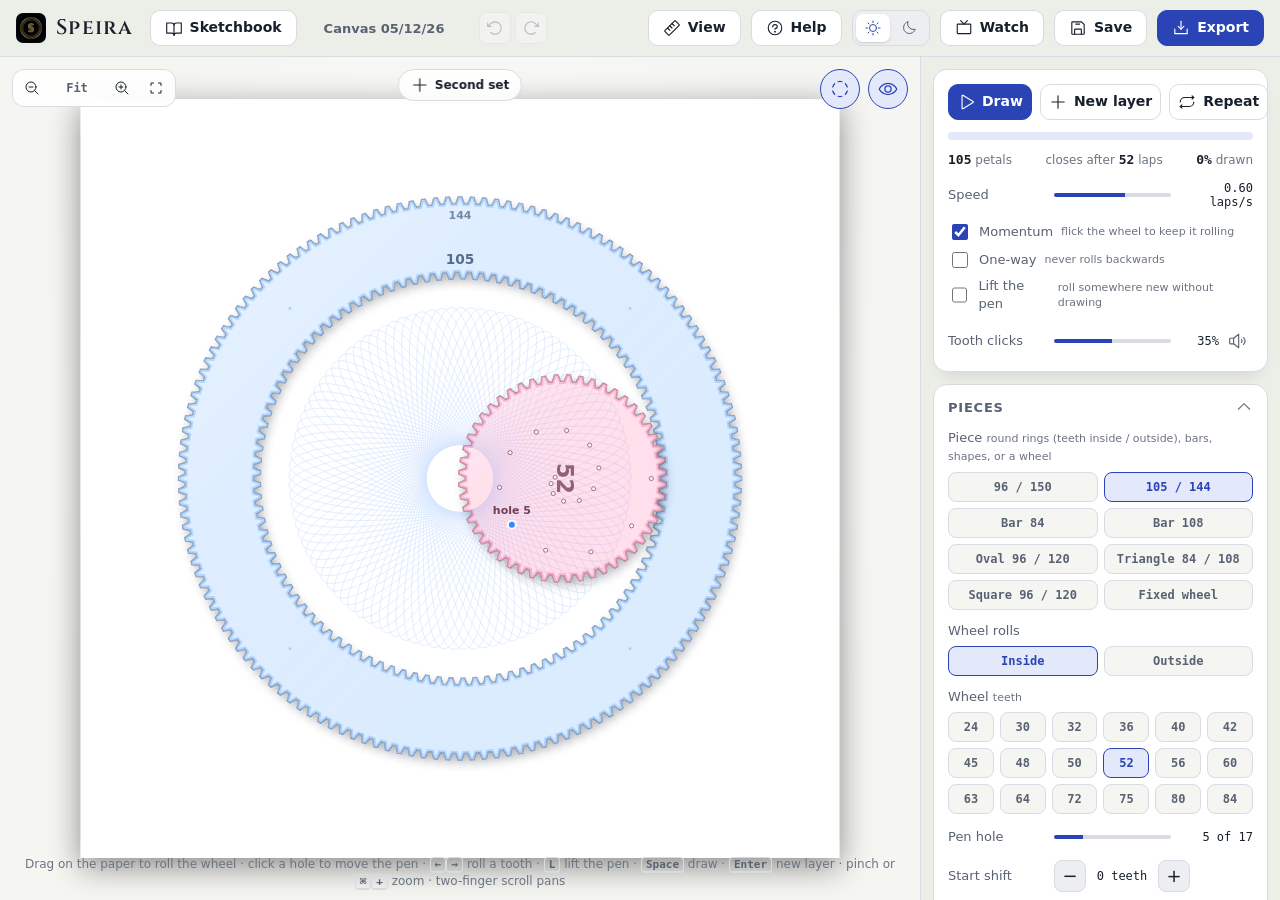
==== commit 3d3a1804: "Two sets of pieces at once, and Just watch reworked Two sets: - Second set asks which kind (ring, ba" ====
--- a/index.html
+++ b/index.html
@@ -31,6 +31,7 @@
       </div>
       <button class="wtog" id="wRainbow" type="button" aria-pressed="false" title="Rainbow ink on every layer (R)"><svg><use href="#i-rainbow"/></svg><span>Rainbow</span></button>
       <button class="wtog" id="wPieces" type="button" aria-pressed="false" title="Show the ring and wheel (P)"><svg><use href="#i-eye"/></svg><span>Pieces</span></button>
+      <button class="wtog" id="wTwo" type="button" aria-pressed="false" title="Two patterns at once, side by side (T)"><svg><use href="#i-plus"/></svg><span>Two at once</span></button>
     </div>
     <div class="wrow">
       <div class="wsound">
@@ -49,13 +50,11 @@
     </div>
   </div>
   <div class="wtoast" id="wToast" role="status" aria-live="polite"></div>
-  <div class="wkeep" id="wKeepAsk" role="dialog" aria-label="Keep this picture" hidden>
-    <p>Keep what's on screen as…</p>
-    <button class="wtog" type="button" data-keep="new">A new drawing in my Sketchbook</button>
-    <button class="wtog" type="button" data-keep="add">New layers on my canvas</button>
-    <button class="wtog" type="button" data-keep="cancel">Cancel</button>
-  </div>
-  <p class="whint">Drag in circles to roll it yourself · <kbd>Space</kbd> pause · <kbd>→</kbd> next layer · <kbd>R</kbd> rainbow · <kbd>P</kbd> pieces · <kbd>K</kbd> keep · <kbd>M</kbd> mute · <kbd>Esc</kbd> leave</p>
+  <div class="wkeep" id="wAsk" role="dialog" aria-modal="true" aria-label="Question" hidden>
+    <p></p>
+    <div class="wask-btns"></div>
+  </div>
+  <p class="whint">Drag in circles to roll it yourself · <kbd>Space</kbd> pause · <kbd>→</kbd> next layer · <kbd>R</kbd> rainbow · <kbd>P</kbd> pieces · <kbd>T</kbd> two at once · <kbd>K</kbd> keep · <kbd>M</kbd> mute · <kbd>Esc</kbd> leave</p>
 </div>
 <div class="helpwrap" id="help" hidden>
   <div class="helppanel" role="dialog" aria-modal="true" aria-labelledby="helpTitle">
@@ -155,6 +154,8 @@
     <canvas class="ruler ruler-left" id="rulerLeft" aria-label="Ruler: drag across onto the paper to make a guide"></canvas>
     <div class="rulercorner" aria-hidden="true"></div>
     <div class="infobar" id="infoBar" hidden></div>
+    <div class="setbar" id="setBar" role="group" aria-label="Sets of pieces"></div>
+    <div class="setkinds" id="setKinds" role="menu" aria-label="Which kind of set" hidden></div>
     <div class="zoombar" role="group" aria-label="Zoom">
       <button class="zbtn" id="zoomOut" type="button" aria-label="Zoom out" title="Zoom out (⌘−)"><svg><use href="#i-magnifying-glass-minus"/></svg></button>
       <button class="zbtn zpct" id="zoomPct" type="button" title="Fit the paper to the window (⌘0) · ⌘1 for actual size">Fit</button>
--- a/styles.css
+++ b/styles.css
@@ -439,10 +439,39 @@
 /* hide the panel, or everything but the paper */
 body.nopanel .app { grid-template-columns: 1fr; }
 body.nopanel .panel { display: none; }
-body.noui .top, body.noui .panel, body.noui .zoombar, body.noui .stagebar, body.noui .hint { display: none !important; }
+body.noui .top, body.noui .panel, body.noui .zoombar, body.noui .stagebar, body.noui .setbar, body.noui .setkinds, body.noui .hint { display: none !important; }
 body.noui .app { grid-template-columns: 1fr; }
 body.noui { grid-template-rows: 0 minmax(0, 1fr); }
 
 .docinfo dl { display: grid; grid-template-columns: auto 1fr; gap: 6px 14px; margin: 4px 0 10px; font-size: 13px; }
 .docinfo dt { color: var(--faint); }
 .docinfo dd { margin: 0; color: var(--text); overflow-wrap: anywhere; }
+
+/* two sets of pieces: a chip per set at the top of the paper (choose it, draw it, take it off), or "Second set" */
+.setbar { position: absolute; top: 12px; left: 50%; transform: translateX(-50%); display: flex; gap: 8px; z-index: 5; }
+body.rulers .setbar { top: 32px; }
+.setchip { display: flex; align-items: center; gap: 2px; padding: 3px; border-radius: 999px; border: 1px solid var(--line); background: var(--glass); backdrop-filter: blur(6px); }
+.setchip.on { border-color: var(--accent); background: var(--accent-soft); }
+.setpick { display: flex; align-items: center; gap: 6px; height: 28px; padding: 0 10px 0 6px; border: 0; border-radius: 999px; background: none; color: var(--text); font: 600 12px var(--ui); cursor: pointer; }
+.setpick small { color: var(--faint); font-weight: 500; }
+.setchip.on .setpick b { color: var(--accent); }
+.setpick .dot { width: 12px; height: 12px; }
+.setico { display: grid; place-items: center; width: 28px; height: 28px; padding: 0; border: 0; border-radius: 50%; background: none; color: var(--text); cursor: pointer; }
+.setico:hover, .setpick:hover { background: var(--line); }
+.setico svg { width: 14px; height: 14px; }
+.setkinds { position: absolute; top: 52px; left: 50%; transform: translateX(-50%); z-index: 6; display: grid; grid-template-columns: repeat(3, 1fr); gap: 6px; width: 300px; padding: 12px;
+  background: var(--card); border: 1px solid var(--line); border-radius: 14px; box-shadow: 0 16px 44px var(--shadow); }
+body.rulers .setkinds { top: 72px; }
+.setkinds p { grid-column: 1 / -1; margin: 0 0 4px; font: 600 12px var(--ui); color: var(--dim); }
+.setkinds button { height: 34px; border: 1px solid var(--line); border-radius: 9px; background: var(--desk); color: var(--text); font: 600 12px var(--ui); cursor: pointer; }
+.setkinds button:hover { border-color: var(--accent); }
+#paper.over-set { cursor: pointer; }
+/* the set bar sits where toasts appear, so with a set bar showing they drop below it */
+.stage:has(.setbar > *) #toast { top: 54px; z-index: 7; }
+body.rulers .stage:has(.setbar > *) #toast { top: 74px; }
+
+/* Just watch questions (start fresh or use my drawing, keep, leave) */
+.watch.asking { cursor: default; }
+.wask-btns { display: flex; flex-direction: column; gap: 8px; }
+.wkeep .wtog.primary { background: var(--accent); color: var(--accent-ink); border-color: transparent; }
+.wkeep .wtog.primary:hover { filter: brightness(1.08); }
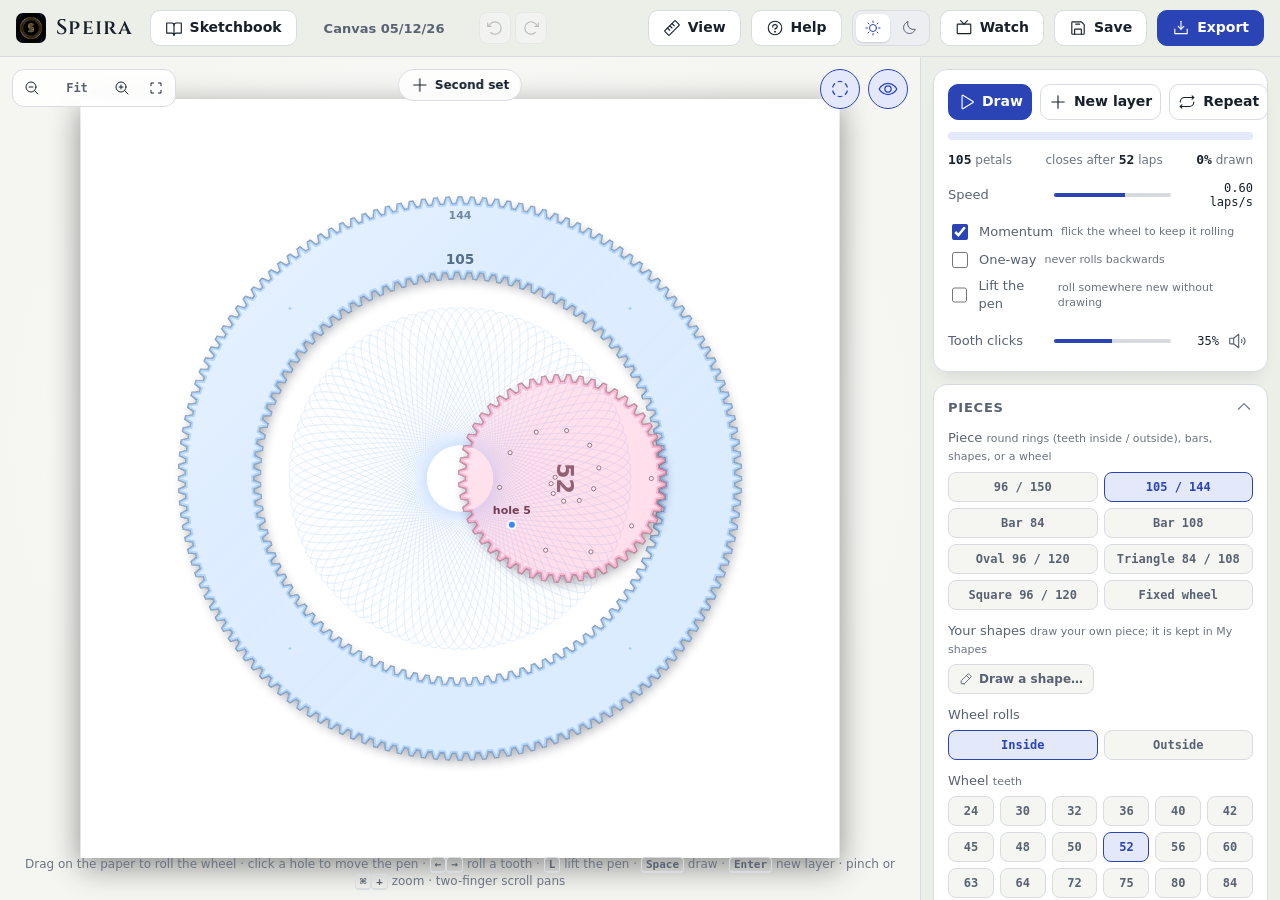
==== commit 262e16fa: "New canvas sheet and Make your own shapes New canvas sheet (Sketchbook New canvas, or N): - Name, re" ====
--- a/index.html
+++ b/index.html
@@ -89,6 +89,32 @@
     </div>
   </div>
 </div>
+<div class="shapemaker" id="shapeMaker" role="dialog" aria-modal="true" aria-labelledby="smTitle" hidden>
+  <div class="smbox">
+    <div class="smhead"><h3 id="smTitle">Draw a shape</h3><p>Draw the outline of a new piece. Speira smooths it, works out its teeth, and checks a wheel can really roll round it.</p></div>
+    <div class="smmain">
+      <canvas id="smCv" tabindex="0" aria-label="Drawing area: draw the outline of your shape"></canvas>
+      <div class="smside">
+        <label class="field"><span class="lbl">Name</span><input type="text" id="smName" maxlength="40" autocomplete="off"></label>
+        <label class="row"><span>Smoothness</span><input type="range" id="smSmooth" min="3" max="16" step="1"><output id="smSmoothOut"></output></label>
+        <label class="row"><span>Size</span><input type="range" id="smSize" min="60" max="240" step="1"><output id="smSizeOut"></output></label>
+        <label class="check"><input type="checkbox" id="smInner"> Toothed inner edge too</label>
+        <small class="smnote" id="smInnerNote"></small>
+        <p class="smstatus" id="smStatus" role="status" aria-live="polite"></p>
+        <div class="btnrow smbtns">
+          <button class="btn" type="button" id="smClear">Start again</button>
+          <button class="btn" type="button" id="smCancel">Cancel</button>
+          <button class="btn primary" type="button" id="smSave">Save and use it</button>
+        </div>
+      </div>
+    </div>
+  </div>
+</div>
+<div class="bookask newsheet" id="newSheet" role="dialog" aria-modal="true" aria-labelledby="nsTitle" hidden>
+  <h3 id="nsTitle">New canvas</h3>
+  <div class="ns-body"></div>
+  <div class="bookaskrow"><button class="btn" type="button" id="nsCancel">Cancel</button><button class="btn primary" type="button" id="nsCreate">Create</button></div>
+</div>
 <div class="bookask docinfo" id="docInfo" role="dialog" aria-label="Drawing info" hidden><h3>Drawing info</h3><dl></dl><div class="bookaskrow"><button class="btn primary" type="button">Done</button></div></div>
 <div class="bookmenu" id="bookMenu" role="menu" hidden></div>
 <div class="bookask" id="bookAsk" role="alertdialog" aria-modal="true" hidden><h3></h3><p></p><div class="bookaskrow"></div></div>
@@ -135,7 +161,9 @@
       </div>
       <label class="opt check" data-for="png svg"><input type="checkbox" id="transparent"> Transparent background</label>
       <label class="opt row" data-for="video"><span>Length</span><select id="vidLen" aria-label="Video length"><option value="6">6 seconds</option><option value="12">12 seconds</option><option value="20">20 seconds</option><option value="30">30 seconds</option></select><span></span></label>
-      <label class="opt row" data-for="video"><span>Size</span><select id="vidSize" aria-label="Video size"><option value="720">720p</option><option value="1080">1080p</option><option value="2160">4K</option></select><span></span></label>
+      <label class="opt row" data-for="video"><span>Size</span><select id="vidSize" aria-label="Video size"><option value="1080">1080p</option><option value="1440">2K</option><option value="2160">4K</option></select><span></span></label>
+      <label class="opt row" data-for="video"><span>Quality</span><select id="vidQuality" aria-label="Video quality"><option value="low">Low</option><option value="good">Good</option><option value="studio">Studio</option><option value="lossless">Lossless</option></select><span></span></label>
+      <label class="opt check" data-for="video" id="vidHevcRow"><input type="checkbox" id="vidHevc"> HEVC <small>smaller files (Safari)</small></label>
       <label class="opt check" data-for="video"><input type="checkbox" id="vidPieces"> Show the pieces turning</label>
       <button class="btn primary" id="doExport" type="button"><svg><use href="#i-download-simple"/></svg><span>Save</span></button>
     </div>
@@ -209,6 +237,7 @@
       <summary><h2>Pieces</h2><svg class="chev" aria-hidden="true"><use href="#i-caret-down"/></svg></summary>
       <div class="foldbody">
       <div class="field"><span class="lbl">Piece <small>round rings (teeth inside / outside), bars, shapes, or a wheel</small></span><div class="chips two" id="rings"></div></div>
+      <div class="field"><span class="lbl">Your shapes <small>draw your own piece; it is kept in My shapes</small></span><div class="chips myshapes" id="myShapes"></div></div>
       <div class="field" id="baseRow" hidden><span class="lbl">Fixed wheel <small>teeth on the wheel pinned to the paper</small></span><div class="chips grid" id="bases"></div></div>
       <div class="field"><span class="lbl">Wheel rolls</span><div class="chips two" id="modes"></div></div>
       <div class="field"><span class="lbl">Wheel <small>teeth</small></span><div class="chips grid" id="wheels"></div></div>
@@ -247,7 +276,7 @@
       <div class="field"><span class="lbl">Size</span><select id="paperPreset" class="wide"></select></div>
       <div class="custompaper" id="customPaper" hidden>
         <input type="number" id="pw" step="any" aria-label="Paper width"><span>×</span><input type="number" id="ph" step="any" aria-label="Paper height">
-        <select id="punit" aria-label="Unit"><option value="mm">mm</option><option value="in">in</option><option value="px">px</option></select>
+        <select id="punit" aria-label="Unit"><option value="mm">mm</option><option value="cm">cm</option><option value="in">in</option><option value="px">px</option></select>
       </div>
       <div class="paperrow"><button class="btn sm" id="orient" type="button">Rotate page</button><small id="paperDims"></small></div>
       <div class="field"><span class="lbl">Texture</span><div class="chips texrow" id="textures"></div></div>
@@ -275,6 +304,8 @@
 <script src="js/help-content.js"></script>
 <script src="js/help.js"></script>
 <script src="js/book.js"></script>
+<script src="js/newsheet.js"></script>
+<script src="js/shapes.js"></script>
 <script src="js/view.js"></script>
 </body>
 </html>
--- a/styles.css
+++ b/styles.css
@@ -475,3 +475,40 @@
 .wask-btns { display: flex; flex-direction: column; gap: 8px; }
 .wkeep .wtog.primary { background: var(--accent); color: var(--accent-ink); border-color: transparent; }
 .wkeep .wtog.primary:hover { filter: brightness(1.08); }
+
+/* the new canvas sheet */
+.bookask.newsheet { width: min(560px, calc(100vw - 32px)); max-height: calc(100vh - 48px); overflow: auto; gap: 14px; }
+.ns-body { display: flex; flex-direction: column; gap: 16px; }
+.ns-body input[type=text] { height: 34px; padding: 0 10px; border: 1px solid var(--line); border-radius: 8px; background: var(--desk); color: var(--text); font: 14px var(--ui); }
+.ns-presets { display: grid; grid-template-columns: repeat(3, 1fr); }
+.ns-presets .chip { height: auto; min-height: 44px; padding: 6px 8px; display: flex; flex-direction: column; align-items: flex-start; gap: 2px; font: 600 12px var(--ui); color: var(--text); text-align: left; }
+.ns-presets .chip small { font: 500 11px var(--mono); color: var(--faint); }
+.ns-size { display: flex; align-items: center; gap: 8px; flex-wrap: wrap; color: var(--faint); }
+.ns-size input[type=number] { width: 90px; height: 32px; padding: 0 8px; border: 1px solid var(--line); border-radius: 8px; background: var(--desk); color: var(--text); font: 13px var(--mono); }
+.ns-size select { height: 32px; border: 1px solid var(--line); border-radius: 8px; background: var(--desk); color: var(--text); }
+.ns-px, .ns-note { color: var(--faint); font: 12px var(--ui); }
+.ns-px { font-family: var(--mono); }
+.ns-px.bad { color: var(--warn); }
+.ns-seg button:disabled { opacity: .4; cursor: not-allowed; }
+.ns-colour { display: flex; align-items: center; gap: 8px; }
+.newsheet .swatches { grid-template-columns: repeat(6, 36px); }
+.ns-colour span { white-space: nowrap; }
+
+/* the shape maker */
+.shapemaker { position: fixed; inset: 0; z-index: 95; display: grid; place-items: center; padding: 16px; background: rgba(10, 12, 16, .45); }
+.smbox { width: min(980px, 100%); max-height: calc(100vh - 32px); overflow: auto; padding: 22px; border-radius: 18px; background: var(--card); border: 1px solid var(--line); box-shadow: 0 30px 80px var(--shadow); display: flex; flex-direction: column; gap: 14px; }
+.smhead h3 { margin: 0; font: 700 18px var(--round); }
+.smhead p { margin: 4px 0 0; color: var(--dim); font-size: 13px; }
+.smmain { display: grid; grid-template-columns: minmax(0, 1fr) 300px; gap: 20px; align-items: start; }
+#smCv { width: 100%; aspect-ratio: 1; border-radius: 12px; border: 1px solid var(--line); touch-action: none; cursor: crosshair; background: #fff; }
+.smside { display: flex; flex-direction: column; gap: 14px; }
+.smside input[type=text] { height: 34px; padding: 0 10px; border: 1px solid var(--line); border-radius: 8px; background: var(--desk); color: var(--text); font: 14px var(--ui); }
+.smnote { color: var(--faint); font-size: 12px; line-height: 1.4; margin-top: -8px; }
+.smstatus { margin: 0; padding: 10px 12px; border-radius: 10px; background: var(--chip); color: var(--dim); font-size: 13px; line-height: 1.45; }
+.smstatus.bad { background: var(--danger-soft); color: var(--danger); }
+.smstatus.good { background: var(--accent-soft); color: var(--accent); }
+.smbtns { justify-content: flex-end; }
+.chips.myshapes { display: flex; flex-wrap: wrap; }
+.chips.myshapes .chip { padding: 0 10px; font: 600 12px var(--ui); display: inline-flex; align-items: center; gap: 6px; }
+.chips.myshapes .chip svg { width: 14px; height: 14px; }
+@media (max-width: 760px) { .smmain { grid-template-columns: 1fr; } }
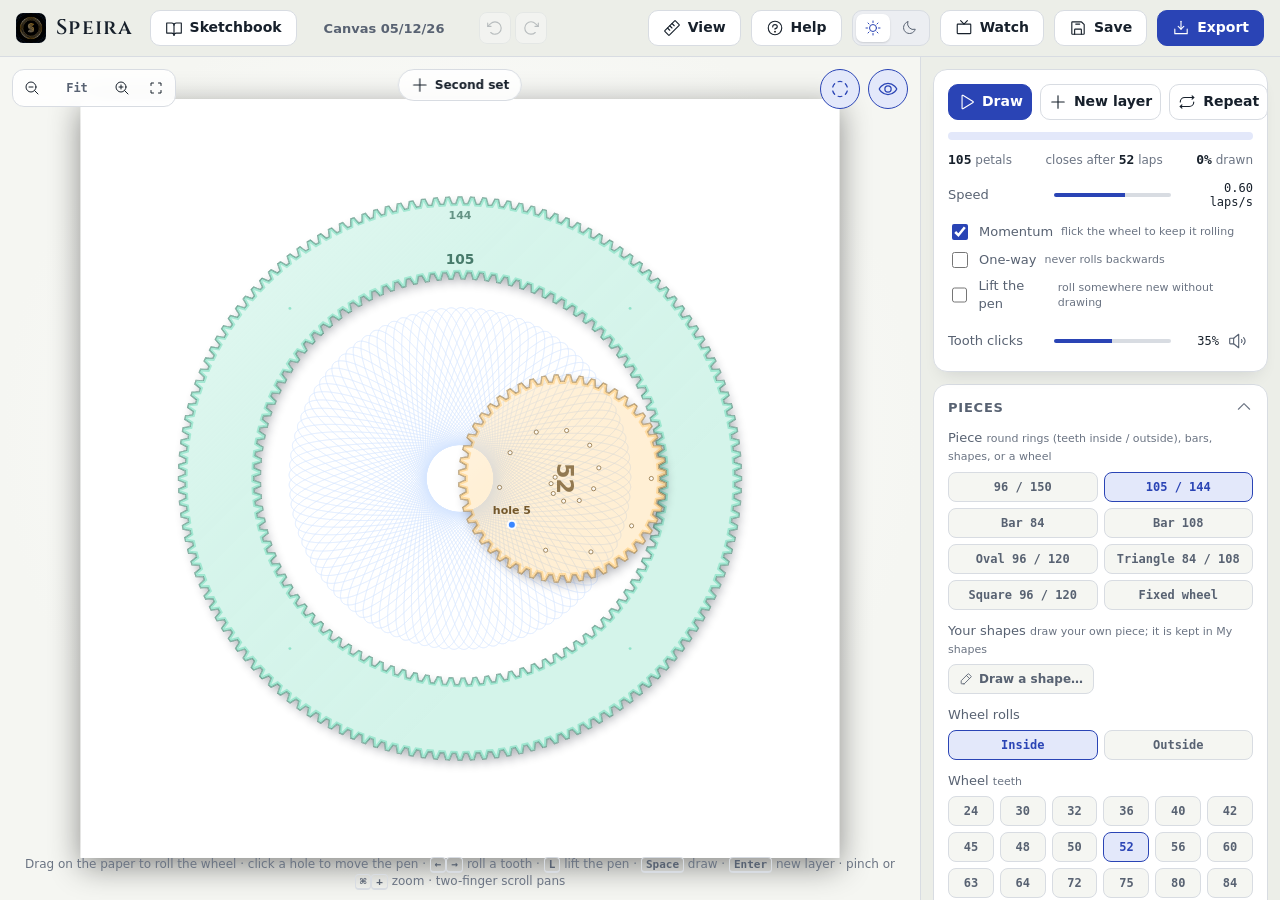
==== commit c0afe09b: "Snapping by edges and centres, Mint pieces, Just watch paper and moods - Moving a ring snaps its pat" ====
--- a/index.html
+++ b/index.html
@@ -16,6 +16,8 @@
     document.documentElement.dataset.theme = t || (matchMedia('(prefers-color-scheme: dark)').matches ? 'dark' : 'light'); })();
 </script>
 <link rel="stylesheet" href="styles.css">
+<!-- local/: optional extras that live only on this Mac (git-ignored); if they are missing nothing happens -->
+<link rel="stylesheet" href="local/extras.css">
 </head>
 <body>
 <svg class="sprite" aria-hidden="true"><symbol id="i-arrow-clockwise" viewBox="0 0 256 256"><polyline points="184 104 232 104 232 56" fill="none" stroke="currentColor" stroke-linecap="round" stroke-linejoin="round" stroke-width="16"/><path d="M188.4,192a88,88,0,1,1,1.83-126.23L232,104" fill="none" stroke="currentColor" stroke-linecap="round" stroke-linejoin="round" stroke-width="16"/></symbol><symbol id="i-arrow-counter-clockwise" viewBox="0 0 256 256"><polyline points="24 56 24 104 72 104" fill="none" stroke="currentColor" stroke-linecap="round" stroke-linejoin="round" stroke-width="16"/><path d="M67.59,192A88,88,0,1,0,65.77,65.77L24,104" fill="none" stroke="currentColor" stroke-linecap="round" stroke-linejoin="round" stroke-width="16"/></symbol><symbol id="i-book-open" viewBox="0 0 256 256"><path d="M128,88a32,32,0,0,1,32-32h72V200H160a32,32,0,0,0-32,32" fill="none" stroke="currentColor" stroke-linecap="round" stroke-linejoin="round" stroke-width="16"/><path d="M24,200H96a32,32,0,0,1,32,32V88A32,32,0,0,0,96,56H24Z" fill="none" stroke="currentColor" stroke-linecap="round" stroke-linejoin="round" stroke-width="16"/></symbol><symbol id="i-bookmark-simple" viewBox="0 0 256 256"><path d="M192,224l-64-40L64,224V48a8,8,0,0,1,8-8H184a8,8,0,0,1,8,8Z" fill="none" stroke="currentColor" stroke-linecap="round" stroke-linejoin="round" stroke-width="16"/></symbol><symbol id="i-caret-down" viewBox="0 0 256 256"><polyline points="208 96 128 176 48 96" fill="none" stroke="currentColor" stroke-linecap="round" stroke-linejoin="round" stroke-width="16"/></symbol><symbol id="i-caret-up" viewBox="0 0 256 256"><polyline points="48 160 128 80 208 160" fill="none" stroke="currentColor" stroke-linecap="round" stroke-linejoin="round" stroke-width="16"/></symbol><symbol id="i-check-circle" viewBox="0 0 256 256"><polyline points="88 136 112 160 168 104" fill="none" stroke="currentColor" stroke-linecap="round" stroke-linejoin="round" stroke-width="16"/><circle cx="128" cy="128" r="96" fill="none" stroke="currentColor" stroke-linecap="round" stroke-linejoin="round" stroke-width="16"/></symbol><symbol id="i-circle-dashed-slash" viewBox="0 0 256 256"><line x1="40" y1="40" x2="216" y2="216" fill="none" stroke="currentColor" stroke-linecap="round" stroke-linejoin="round" stroke-width="16"/><path d="M104,35a95.51,95.51,0,0,1,48,0" fill="none" stroke="currentColor" stroke-linecap="round" stroke-linejoin="round" stroke-width="16"/><path d="M35.49,102.3a95.54,95.54,0,0,1,24-41.56" fill="none" stroke="currentColor" stroke-linecap="round" stroke-linejoin="round" stroke-width="16"/><path d="M59.49,195.27a95.54,95.54,0,0,1-24-41.58" fill="none" stroke="currentColor" stroke-linecap="round" stroke-linejoin="round" stroke-width="16"/><path d="M152,221a95.51,95.51,0,0,1-48,0" fill="none" stroke="currentColor" stroke-linecap="round" stroke-linejoin="round" stroke-width="16"/><path d="M220.51,153.7a95.54,95.54,0,0,1-24,41.56" fill="none" stroke="currentColor" stroke-linecap="round" stroke-linejoin="round" stroke-width="16"/><path d="M196.51,60.73a95.54,95.54,0,0,1,24,41.58" fill="none" stroke="currentColor" stroke-linecap="round" stroke-linejoin="round" stroke-width="16"/></symbol><symbol id="i-circle-dashed" viewBox="0 0 256 256"><path d="M104,35a95.51,95.51,0,0,1,48,0" fill="none" stroke="currentColor" stroke-linecap="round" stroke-linejoin="round" stroke-width="16"/><path d="M35.49,102.3a95.54,95.54,0,0,1,24-41.56" fill="none" stroke="currentColor" stroke-linecap="round" stroke-linejoin="round" stroke-width="16"/><path d="M59.49,195.27a95.54,95.54,0,0,1-24-41.58" fill="none" stroke="currentColor" stroke-linecap="round" stroke-linejoin="round" stroke-width="16"/><path d="M152,221a95.51,95.51,0,0,1-48,0" fill="none" stroke="currentColor" stroke-linecap="round" stroke-linejoin="round" stroke-width="16"/><path d="M220.51,153.7a95.54,95.54,0,0,1-24,41.56" fill="none" stroke="currentColor" stroke-linecap="round" stroke-linejoin="round" stroke-width="16"/><path d="M196.51,60.73a95.54,95.54,0,0,1,24,41.58" fill="none" stroke="currentColor" stroke-linecap="round" stroke-linejoin="round" stroke-width="16"/></symbol><symbol id="i-clipboard-text" viewBox="0 0 256 256"><line x1="96" y1="152" x2="160" y2="152" fill="none" stroke="currentColor" stroke-linecap="round" stroke-linejoin="round" stroke-width="16"/><line x1="96" y1="120" x2="160" y2="120" fill="none" stroke="currentColor" stroke-linecap="round" stroke-linejoin="round" stroke-width="16"/><path d="M160,40h40a8,8,0,0,1,8,8V216a8,8,0,0,1-8,8H56a8,8,0,0,1-8-8V48a8,8,0,0,1,8-8H96" fill="none" stroke="currentColor" stroke-linecap="round" stroke-linejoin="round" stroke-width="16"/><path d="M88,72V64a40,40,0,0,1,80,0v8Z" fill="none" stroke="currentColor" stroke-linecap="round" stroke-linejoin="round" stroke-width="16"/></symbol><symbol id="i-copy" viewBox="0 0 256 256"><polyline points="168 168 216 168 216 40 88 40 88 88" fill="none" stroke="currentColor" stroke-linecap="round" stroke-linejoin="round" stroke-width="16"/><rect x="40" y="88" width="128" height="128" fill="none" stroke="currentColor" stroke-linecap="round" stroke-linejoin="round" stroke-width="16"/></symbol><symbol id="i-corners-in" viewBox="0 0 256 256"><polyline points="208 96 160 96 160 48" fill="none" stroke="currentColor" stroke-linecap="round" stroke-linejoin="round" stroke-width="16"/><polyline points="48 160 96 160 96 208" fill="none" stroke="currentColor" stroke-linecap="round" stroke-linejoin="round" stroke-width="16"/><polyline points="160 208 160 160 208 160" fill="none" stroke="currentColor" stroke-linecap="round" stroke-linejoin="round" stroke-width="16"/><polyline points="96 48 96 96 48 96" fill="none" stroke="currentColor" stroke-linecap="round" stroke-linejoin="round" stroke-width="16"/></symbol><symbol id="i-corners-out" viewBox="0 0 256 256"><polyline points="168 48 208 48 208 88" fill="none" stroke="currentColor" stroke-linecap="round" stroke-linejoin="round" stroke-width="16"/><polyline points="88 208 48 208 48 168" fill="none" stroke="currentColor" stroke-linecap="round" stroke-linejoin="round" stroke-width="16"/><polyline points="208 168 208 208 168 208" fill="none" stroke="currentColor" stroke-linecap="round" stroke-linejoin="round" stroke-width="16"/><polyline points="48 88 48 48 88 48" fill="none" stroke="currentColor" stroke-linecap="round" stroke-linejoin="round" stroke-width="16"/></symbol><symbol id="i-crosshair" viewBox="0 0 256 256"><line x1="128" y1="232" x2="128" y2="200" fill="none" stroke="currentColor" stroke-linecap="round" stroke-linejoin="round" stroke-width="16"/><circle cx="128" cy="128" r="88" fill="none" stroke="currentColor" stroke-linecap="round" stroke-linejoin="round" stroke-width="16"/><line x1="128" y1="24" x2="128" y2="56" fill="none" stroke="currentColor" stroke-linecap="round" stroke-linejoin="round" stroke-width="16"/><line x1="24" y1="128" x2="56" y2="128" fill="none" stroke="currentColor" stroke-linecap="round" stroke-linejoin="round" stroke-width="16"/><line x1="232" y1="128" x2="200" y2="128" fill="none" stroke="currentColor" stroke-linecap="round" stroke-linejoin="round" stroke-width="16"/><circle cx="128" cy="128" r="32" fill="none" stroke="currentColor" stroke-linecap="round" stroke-linejoin="round" stroke-width="16"/></symbol><symbol id="i-dots-six-vertical" viewBox="0 0 256 256"><circle cx="92" cy="60" r="16"/><circle cx="164" cy="60" r="16"/><circle cx="92" cy="128" r="16"/><circle cx="164" cy="128" r="16"/><circle cx="92" cy="196" r="16"/><circle cx="164" cy="196" r="16"/></symbol><symbol id="i-dots-three" viewBox="0 0 256 256"><circle cx="128" cy="128" r="12"/><circle cx="196" cy="128" r="12"/><circle cx="60" cy="128" r="12"/></symbol><symbol id="i-download-simple" viewBox="0 0 256 256"><line x1="128" y1="144" x2="128" y2="32" fill="none" stroke="currentColor" stroke-linecap="round" stroke-linejoin="round" stroke-width="16"/><polyline points="216 144 216 208 40 208 40 144" fill="none" stroke="currentColor" stroke-linecap="round" stroke-linejoin="round" stroke-width="16"/><polyline points="168 104 128 144 88 104" fill="none" stroke="currentColor" stroke-linecap="round" stroke-linejoin="round" stroke-width="16"/></symbol><symbol id="i-eye-slash" viewBox="0 0 256 256"><line x1="48" y1="40" x2="208" y2="216" fill="none" stroke="currentColor" stroke-linecap="round" stroke-linejoin="round" stroke-width="16"/><path d="M154.91,157.6a40,40,0,0,1-53.82-59.2" fill="none" stroke="currentColor" stroke-linecap="round" stroke-linejoin="round" stroke-width="16"/><path d="M135.53,88.71a40,40,0,0,1,32.3,35.53" fill="none" stroke="currentColor" stroke-linecap="round" stroke-linejoin="round" stroke-width="16"/><path d="M208.61,169.1C230.41,149.58,240,128,240,128S208,56,128,56a126,126,0,0,0-20.68,1.68" fill="none" stroke="currentColor" stroke-linecap="round" stroke-linejoin="round" stroke-width="16"/><path d="M74,68.6C33.23,89.24,16,128,16,128s32,72,112,72a118.05,118.05,0,0,0,54-12.6" fill="none" stroke="currentColor" stroke-linecap="round" stroke-linejoin="round" stroke-width="16"/></symbol><symbol id="i-eye" viewBox="0 0 256 256"><path d="M128,56C48,56,16,128,16,128s32,72,112,72,112-72,112-72S208,56,128,56Z" fill="none" stroke="currentColor" stroke-linecap="round" stroke-linejoin="round" stroke-width="16"/><circle cx="128" cy="128" r="40" fill="none" stroke="currentColor" stroke-linecap="round" stroke-linejoin="round" stroke-width="16"/></symbol><symbol id="i-file-arrow-down" viewBox="0 0 256 256"><path d="M200,224H56a8,8,0,0,1-8-8V40a8,8,0,0,1,8-8h96l56,56V216A8,8,0,0,1,200,224Z" fill="none" stroke="currentColor" stroke-linecap="round" stroke-linejoin="round" stroke-width="16"/><polyline points="152 32 152 88 208 88" fill="none" stroke="currentColor" stroke-linecap="round" stroke-linejoin="round" stroke-width="16"/><line x1="128" y1="120" x2="128" y2="184" fill="none" stroke="currentColor" stroke-linecap="round" stroke-linejoin="round" stroke-width="16"/><polyline points="104 160 128 184 152 160" fill="none" stroke="currentColor" stroke-linecap="round" stroke-linejoin="round" stroke-width="16"/></symbol><symbol id="i-file-arrow-up" viewBox="0 0 256 256"><path d="M200,224H56a8,8,0,0,1-8-8V40a8,8,0,0,1,8-8h96l56,56V216A8,8,0,0,1,200,224Z" fill="none" stroke="currentColor" stroke-linecap="round" stroke-linejoin="round" stroke-width="16"/><polyline points="152 32 152 88 208 88" fill="none" stroke="currentColor" stroke-linecap="round" stroke-linejoin="round" stroke-width="16"/><polyline points="104 144 128 120 152 144" fill="none" stroke="currentColor" stroke-linecap="round" stroke-linejoin="round" stroke-width="16"/><line x1="128" y1="184" x2="128" y2="120" fill="none" stroke="currentColor" stroke-linecap="round" stroke-linejoin="round" stroke-width="16"/></symbol><symbol id="i-floppy-disk" viewBox="0 0 256 256"><path d="M216,83.31V208a8,8,0,0,1-8,8H48a8,8,0,0,1-8-8V48a8,8,0,0,1,8-8H172.69a8,8,0,0,1,5.65,2.34l35.32,35.32A8,8,0,0,1,216,83.31Z" fill="none" stroke="currentColor" stroke-linecap="round" stroke-linejoin="round" stroke-width="16"/><path d="M80,216V152a8,8,0,0,1,8-8h80a8,8,0,0,1,8,8v64" fill="none" stroke="currentColor" stroke-linecap="round" stroke-linejoin="round" stroke-width="16"/><line x1="152" y1="72" x2="96" y2="72" fill="none" stroke="currentColor" stroke-linecap="round" stroke-linejoin="round" stroke-width="16"/></symbol><symbol id="i-folder-plus" viewBox="0 0 256 256"><path d="M216.89,208H39.38A7.4,7.4,0,0,1,32,200.62V80H216a8,8,0,0,1,8,8V200.89A7.11,7.11,0,0,1,216.89,208Z" fill="none" stroke="currentColor" stroke-linecap="round" stroke-linejoin="round" stroke-width="16"/><path d="M32,80V56a8,8,0,0,1,8-8H92.69a8,8,0,0,1,5.65,2.34L128,80" fill="none" stroke="currentColor" stroke-linecap="round" stroke-linejoin="round" stroke-width="16"/><line x1="104" y1="144" x2="152" y2="144" fill="none" stroke="currentColor" stroke-linecap="round" stroke-linejoin="round" stroke-width="16"/><line x1="128" y1="120" x2="128" y2="168" fill="none" stroke="currentColor" stroke-linecap="round" stroke-linejoin="round" stroke-width="16"/></symbol><symbol id="i-folder-simple" viewBox="0 0 256 256"><path d="M224,88V200.89a7.11,7.11,0,0,1-7.11,7.11H40a8,8,0,0,1-8-8V64a8,8,0,0,1,8-8H93.33a8,8,0,0,1,4.8,1.6L128,80h88A8,8,0,0,1,224,88Z" fill="none" stroke="currentColor" stroke-linecap="round" stroke-linejoin="round" stroke-width="16"/></symbol><symbol id="i-magnifying-glass-minus" viewBox="0 0 256 256"><line x1="80" y1="112" x2="144" y2="112" fill="none" stroke="currentColor" stroke-linecap="round" stroke-linejoin="round" stroke-width="16"/><circle cx="112" cy="112" r="80" fill="none" stroke="currentColor" stroke-linecap="round" stroke-linejoin="round" stroke-width="16"/><line x1="168.57" y1="168.57" x2="224" y2="224" fill="none" stroke="currentColor" stroke-linecap="round" stroke-linejoin="round" stroke-width="16"/></symbol><symbol id="i-magnifying-glass-plus" viewBox="0 0 256 256"><line x1="80" y1="112" x2="144" y2="112" fill="none" stroke="currentColor" stroke-linecap="round" stroke-linejoin="round" stroke-width="16"/><circle cx="112" cy="112" r="80" fill="none" stroke="currentColor" stroke-linecap="round" stroke-linejoin="round" stroke-width="16"/><line x1="168.57" y1="168.57" x2="224" y2="224" fill="none" stroke="currentColor" stroke-linecap="round" stroke-linejoin="round" stroke-width="16"/><line x1="112" y1="80" x2="112" y2="144" fill="none" stroke="currentColor" stroke-linecap="round" stroke-linejoin="round" stroke-width="16"/></symbol><symbol id="i-moon" viewBox="0 0 256 256"><path d="M108.11,28.11A96.09,96.09,0,0,0,227.89,147.89,96,96,0,1,1,108.11,28.11Z" fill="none" stroke="currentColor" stroke-linecap="round" stroke-linejoin="round" stroke-width="16"/></symbol><symbol id="i-pause" viewBox="0 0 256 256"><rect x="152" y="40" width="56" height="176" rx="8" fill="none" stroke="currentColor" stroke-linecap="round" stroke-linejoin="round" stroke-width="16"/><rect x="48" y="40" width="56" height="176" rx="8" fill="none" stroke="currentColor" stroke-linecap="round" stroke-linejoin="round" stroke-width="16"/></symbol><symbol id="i-pencil-simple" viewBox="0 0 256 256"><path d="M92.69,216H48a8,8,0,0,1-8-8V163.31a8,8,0,0,1,2.34-5.65L165.66,34.34a8,8,0,0,1,11.31,0L221.66,79a8,8,0,0,1,0,11.31L98.34,213.66A8,8,0,0,1,92.69,216Z" fill="none" stroke="currentColor" stroke-linecap="round" stroke-linejoin="round" stroke-width="16"/><line x1="136" y1="64" x2="192" y2="120" fill="none" stroke="currentColor" stroke-linecap="round" stroke-linejoin="round" stroke-width="16"/></symbol><symbol id="i-play" viewBox="0 0 256 256"><path d="M72,39.88V216.12a8,8,0,0,0,12.15,6.69l144.08-88.12a7.82,7.82,0,0,0,0-13.38L84.15,33.19A8,8,0,0,0,72,39.88Z" fill="none" stroke="currentColor" stroke-linecap="round" stroke-linejoin="round" stroke-width="16"/></symbol><symbol id="i-plus" viewBox="0 0 256 256"><line x1="40" y1="128" x2="216" y2="128" fill="none" stroke="currentColor" stroke-linecap="round" stroke-linejoin="round" stroke-width="16"/><line x1="128" y1="40" x2="128" y2="216" fill="none" stroke="currentColor" stroke-linecap="round" stroke-linejoin="round" stroke-width="16"/></symbol><symbol id="i-question" viewBox="0 0 256 256"><circle cx="128" cy="180" r="12"/><path d="M128,144v-8c17.67,0,32-12.54,32-28s-14.33-28-32-28S96,92.54,96,108v4" fill="none" stroke="currentColor" stroke-linecap="round" stroke-linejoin="round" stroke-width="16"/><circle cx="128" cy="128" r="96" fill="none" stroke="currentColor" stroke-linecap="round" stroke-linejoin="round" stroke-width="16"/></symbol><symbol id="i-rainbow" viewBox="0 0 256 256"><path d="M176,184V168a48,48,0,0,0-96,0v16" fill="none" stroke="currentColor" stroke-linecap="round" stroke-linejoin="round" stroke-width="16"/><path d="M208,184V168a80,80,0,0,0-160,0v16" fill="none" stroke="currentColor" stroke-linecap="round" stroke-linejoin="round" stroke-width="16"/><path d="M240,184V168a112,112,0,0,0-224,0v16" fill="none" stroke="currentColor" stroke-linecap="round" stroke-linejoin="round" stroke-width="16"/></symbol><symbol id="i-repeat" viewBox="0 0 256 256"><polyline points="200 88 224 64 200 40" fill="none" stroke="currentColor" stroke-linecap="round" stroke-linejoin="round" stroke-width="16"/><path d="M32,128A64,64,0,0,1,96,64H224" fill="none" stroke="currentColor" stroke-linecap="round" stroke-linejoin="round" stroke-width="16"/><polyline points="56 168 32 192 56 216" fill="none" stroke="currentColor" stroke-linecap="round" stroke-linejoin="round" stroke-width="16"/><path d="M224,128a64,64,0,0,1-64,64H32" fill="none" stroke="currentColor" stroke-linecap="round" stroke-linejoin="round" stroke-width="16"/></symbol><symbol id="i-ruler" viewBox="0 0 256 256"><rect x="21.49" y="82.75" width="213.02" height="90.51" rx="8" transform="translate(-53.02 128) rotate(-45)" fill="none" stroke="currentColor" stroke-linecap="round" stroke-linejoin="round" stroke-width="16"/><line x1="128" y1="64" x2="160" y2="96" fill="none" stroke="currentColor" stroke-linecap="round" stroke-linejoin="round" stroke-width="16"/><line x1="96" y1="96" x2="128" y2="128" fill="none" stroke="currentColor" stroke-linecap="round" stroke-linejoin="round" stroke-width="16"/><line x1="64" y1="128" x2="96" y2="160" fill="none" stroke="currentColor" stroke-linecap="round" stroke-linejoin="round" stroke-width="16"/></symbol><symbol id="i-shuffle" viewBox="0 0 256 256"><path d="M32,72H55.06a64,64,0,0,1,52.08,26.8l41.72,58.4A64,64,0,0,0,200.94,184H232" fill="none" stroke="currentColor" stroke-linecap="round" stroke-linejoin="round" stroke-width="16"/><polyline points="208 48 232 72 208 96" fill="none" stroke="currentColor" stroke-linecap="round" stroke-linejoin="round" stroke-width="16"/><polyline points="208 160 232 184 208 208" fill="none" stroke="currentColor" stroke-linecap="round" stroke-linejoin="round" stroke-width="16"/><path d="M147.66,100.47l1.2-1.67A64,64,0,0,1,200.94,72H232" fill="none" stroke="currentColor" stroke-linecap="round" stroke-linejoin="round" stroke-width="16"/><path d="M32,184H55.06a64,64,0,0,0,52.08-26.8l1.2-1.67" fill="none" stroke="currentColor" stroke-linecap="round" stroke-linejoin="round" stroke-width="16"/></symbol><symbol id="i-skip-forward" viewBox="0 0 256 256"><line x1="200" y1="40" x2="200" y2="216" fill="none" stroke="currentColor" stroke-linecap="round" stroke-linejoin="round" stroke-width="16"/><path d="M56,47.88V208.12a8,8,0,0,0,12.19,6.65L196.3,134.65a7.83,7.83,0,0,0,0-13.3L68.19,41.23A8,8,0,0,0,56,47.88Z" fill="none" stroke="currentColor" stroke-linecap="round" stroke-linejoin="round" stroke-width="16"/></symbol><symbol id="i-speaker-high" viewBox="0 0 256 256"><path d="M80,168H32a8,8,0,0,1-8-8V96a8,8,0,0,1,8-8H80l72-56V224Z" fill="none" stroke="currentColor" stroke-linecap="round" stroke-linejoin="round" stroke-width="16"/><line x1="80" y1="88" x2="80" y2="168" fill="none" stroke="currentColor" stroke-linecap="round" stroke-linejoin="round" stroke-width="16"/><path d="M192,106.85a32,32,0,0,1,0,42.3" fill="none" stroke="currentColor" stroke-linecap="round" stroke-linejoin="round" stroke-width="16"/><path d="M221.67,80a72,72,0,0,1,0,96" fill="none" stroke="currentColor" stroke-linecap="round" stroke-linejoin="round" stroke-width="16"/></symbol><symbol id="i-speaker-slash" viewBox="0 0 256 256"><line x1="48" y1="40" x2="208" y2="216" fill="none" stroke="currentColor" stroke-linecap="round" stroke-linejoin="round" stroke-width="16"/><line x1="80" y1="88" x2="80" y2="168" fill="none" stroke="currentColor" stroke-linecap="round" stroke-linejoin="round" stroke-width="16"/><path d="M192,106.87a32,32,0,0,1,0,42.3" fill="none" stroke="currentColor" stroke-linecap="round" stroke-linejoin="round" stroke-width="16"/><path d="M152,154.4V224L80,168H32a8,8,0,0,1-8-8V96a8,8,0,0,1,8-8H80l6.82-5.3" fill="none" stroke="currentColor" stroke-linecap="round" stroke-linejoin="round" stroke-width="16"/><polyline points="112.15 62.99 152 32 152 106.83" fill="none" stroke="currentColor" stroke-linecap="round" stroke-linejoin="round" stroke-width="16"/><path d="M221.67,80a72,72,0,0,1,0,96" fill="none" stroke="currentColor" stroke-linecap="round" stroke-linejoin="round" stroke-width="16"/></symbol><symbol id="i-sun" viewBox="0 0 256 256"><line x1="128" y1="40" x2="128" y2="16" fill="none" stroke="currentColor" stroke-linecap="round" stroke-linejoin="round" stroke-width="16"/><circle cx="128" cy="128" r="56" fill="none" stroke="currentColor" stroke-linecap="round" stroke-linejoin="round" stroke-width="16"/><line x1="64" y1="64" x2="48" y2="48" fill="none" stroke="currentColor" stroke-linecap="round" stroke-linejoin="round" stroke-width="16"/><line x1="64" y1="192" x2="48" y2="208" fill="none" stroke="currentColor" stroke-linecap="round" stroke-linejoin="round" stroke-width="16"/><line x1="192" y1="64" x2="208" y2="48" fill="none" stroke="currentColor" stroke-linecap="round" stroke-linejoin="round" stroke-width="16"/><line x1="192" y1="192" x2="208" y2="208" fill="none" stroke="currentColor" stroke-linecap="round" stroke-linejoin="round" stroke-width="16"/><line x1="40" y1="128" x2="16" y2="128" fill="none" stroke="currentColor" stroke-linecap="round" stroke-linejoin="round" stroke-width="16"/><line x1="128" y1="216" x2="128" y2="240" fill="none" stroke="currentColor" stroke-linecap="round" stroke-linejoin="round" stroke-width="16"/><line x1="216" y1="128" x2="240" y2="128" fill="none" stroke="currentColor" stroke-linecap="round" stroke-linejoin="round" stroke-width="16"/></symbol><symbol id="i-television-simple" viewBox="0 0 256 256"><rect x="32" y="72" width="192" height="136" rx="8" fill="none" stroke="currentColor" stroke-linecap="round" stroke-linejoin="round" stroke-width="16"/><polyline points="80 24 128 72 176 24" fill="none" stroke="currentColor" stroke-linecap="round" stroke-linejoin="round" stroke-width="16"/></symbol><symbol id="i-trash" viewBox="0 0 256 256"><line x1="216" y1="56" x2="40" y2="56" fill="none" stroke="currentColor" stroke-linecap="round" stroke-linejoin="round" stroke-width="16"/><line x1="104" y1="104" x2="104" y2="168" fill="none" stroke="currentColor" stroke-linecap="round" stroke-linejoin="round" stroke-width="16"/><line x1="152" y1="104" x2="152" y2="168" fill="none" stroke="currentColor" stroke-linecap="round" stroke-linejoin="round" stroke-width="16"/><path d="M200,56V208a8,8,0,0,1-8,8H64a8,8,0,0,1-8-8V56" fill="none" stroke="currentColor" stroke-linecap="round" stroke-linejoin="round" stroke-width="16"/><path d="M168,56V40a16,16,0,0,0-16-16H104A16,16,0,0,0,88,40V56" fill="none" stroke="currentColor" stroke-linecap="round" stroke-linejoin="round" stroke-width="16"/></symbol><symbol id="i-warning-circle" viewBox="0 0 256 256"><circle cx="128" cy="128" r="96" fill="none" stroke="currentColor" stroke-miterlimit="10" stroke-width="16"/><line x1="128" y1="136" x2="128" y2="80" fill="none" stroke="currentColor" stroke-linecap="round" stroke-linejoin="round" stroke-width="16"/><circle cx="128" cy="172" r="12"/></symbol><symbol id="i-x" viewBox="0 0 256 256"><line x1="200" y1="56" x2="56" y2="200" stroke="currentColor" stroke-linecap="round" stroke-linejoin="round" stroke-width="16"/><line x1="200" y1="200" x2="56" y2="56" stroke="currentColor" stroke-linecap="round" stroke-linejoin="round" stroke-width="16"/></symbol></svg>
@@ -27,7 +29,7 @@
         <button type="button" data-speed="calm">Calm</button><button type="button" data-speed="normal">Normal</button><button type="button" data-speed="lively">Lively</button>
       </div>
       <div class="wseg" id="wMood" role="group" aria-label="Colours">
-        <button type="button" data-mood="auto">Auto</button><button type="button" data-mood="aurora">Aurora</button><button type="button" data-mood="ember">Ember</button><button type="button" data-mood="ocean">Ocean</button><button type="button" data-mood="neon">Neon</button><button type="button" data-mood="metallic">Metallic</button>
+        <button type="button" data-mood="auto">Auto</button><button type="button" data-mood="aurora">Aurora</button><button type="button" data-mood="ember">Ember</button><button type="button" data-mood="ocean">Ocean</button><button type="button" data-mood="neon">Neon</button><button type="button" data-mood="metallic">Metallic</button><button type="button" data-mood="kaleido">Kaleidoscope</button><button type="button" data-mood="jewels">Jewels</button><button type="button" data-mood="earth">Earth</button><button type="button" data-mood="mypens" title="The colours in your drawing">My pens</button>
       </div>
       <button class="wtog" id="wRainbow" type="button" aria-pressed="false" title="Rainbow ink on every layer (R)"><svg><use href="#i-rainbow"/></svg><span>Rainbow</span></button>
       <button class="wtog" id="wPieces" type="button" aria-pressed="false" title="Show the ring and wheel (P)"><svg><use href="#i-eye"/></svg><span>Pieces</span></button>
@@ -38,6 +40,7 @@
         <button class="wbtn" id="wMute" type="button" aria-pressed="false" aria-label="Mute clicks" title="Tooth clicks (M)"><svg class="on"><use href="#i-speaker-high"/></svg><svg class="off"><use href="#i-speaker-slash"/></svg></button>
         <input type="range" id="wVol" min="0" max="1" step=".05" aria-label="Click volume">
       </div>
+      <div class="wseg" id="wPaper" role="group" aria-label="Paper" title="Black, or your drawing's paper colour"><span class="wlbl">Paper</span><button type="button" data-paper="black">Black</button><button type="button" data-paper="mine">My paper</button></div>
       <div class="wseg" id="wLayers" role="group" aria-label="Layers on screen" title="How many layers on screen at once">
         <span class="wlbl">Layers</span><button type="button" data-layers="3">3</button><button type="button" data-layers="4">4</button><button type="button" data-layers="5">5</button><button type="button" data-layers="6">6</button>
       </div>
@@ -299,6 +302,7 @@
 <script src="js/geometry.js"></script>
 <script src="js/pens.js"></script>
 <script src="js/paper.js"></script>
+<script src="local/extras.js"></script>
 <script src="js/app.js"></script>
 <script src="js/watch.js"></script>
 <script src="js/help-content.js"></script>
--- a/styles.css
+++ b/styles.css
@@ -173,7 +173,7 @@
 #mute .off { display: none; }
 #mute[aria-pressed="true"] .on { display: none; }
 #mute[aria-pressed="true"] .off { display: block; color: var(--accent); }
-.tints { display: grid; grid-template-columns: repeat(5, 1fr); gap: 8px; }
+.tints { display: grid; grid-template-columns: repeat(4, 1fr); gap: 8px; }
 .tint { aspect-ratio: 1.6; border-radius: 10px; border: 1px solid var(--line); cursor: pointer;
   background: linear-gradient(135deg, var(--a) 0 50%, var(--b) 50% 100%); opacity: .75; }
 .tint:hover { opacity: 1; }
@@ -512,3 +512,4 @@
 .chips.myshapes .chip { padding: 0 10px; font: 600 12px var(--ui); display: inline-flex; align-items: center; gap: 6px; }
 .chips.myshapes .chip svg { width: 14px; height: 14px; }
 @media (max-width: 760px) { .smmain { grid-template-columns: 1fr; } }
+
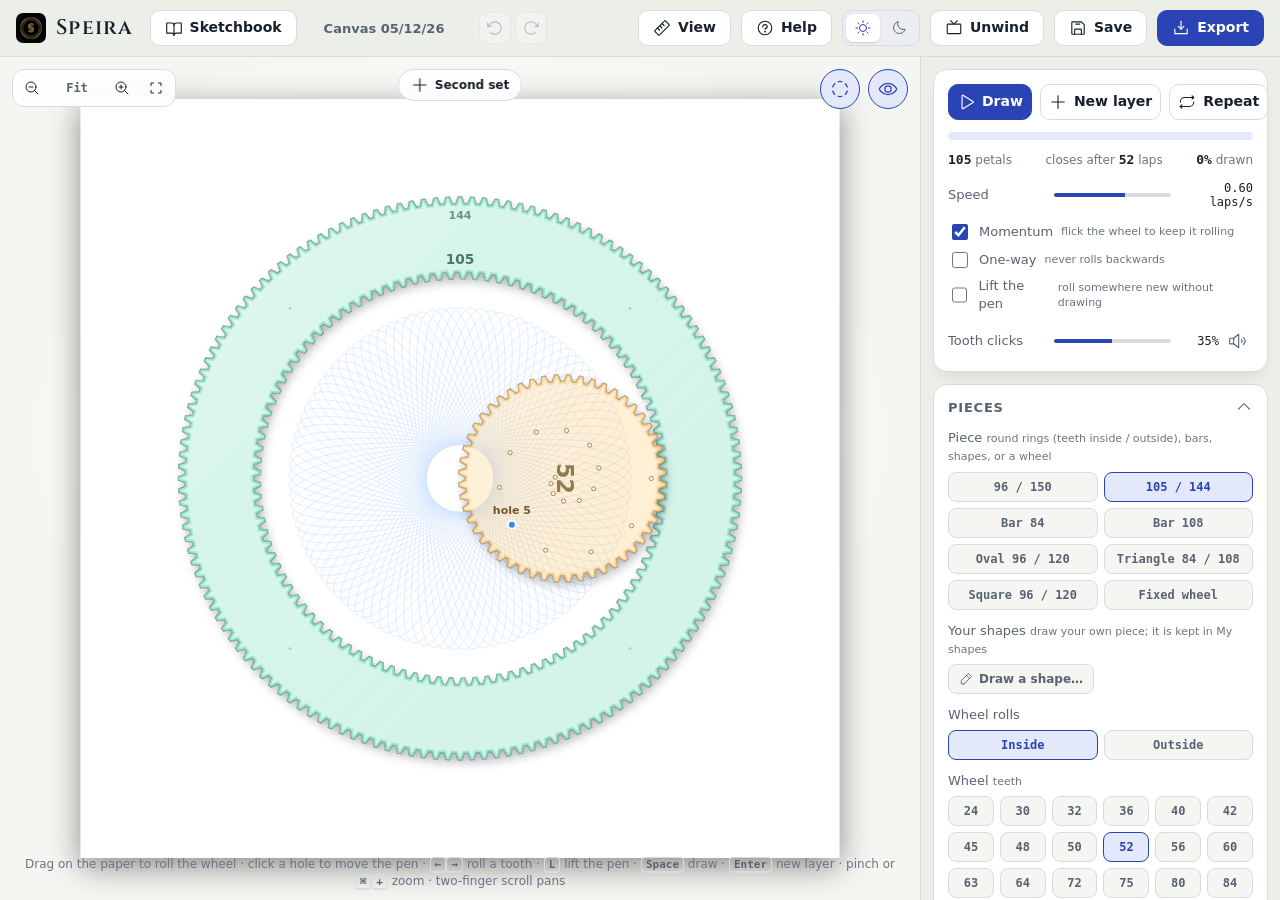
==== commit 427b34f0: "Rename Just watch to Unwind; rename the Watch+ pack to Unwind+ Co-Authored-By: Claude Opus 5.5 <nore" ====
--- a/index.html
+++ b/index.html
@@ -143,7 +143,7 @@
       <button type="button" data-theme-pick="light" aria-label="Light theme" title="Light"><svg><use href="#i-sun"/></svg></button>
       <button type="button" data-theme-pick="dark" aria-label="Dark theme" title="Dark"><svg><use href="#i-moon"/></svg></button>
     </div>
-    <button class="btn" id="watchBtn" type="button" title="Just watch: Speira draws by itself, full screen (W)"><svg><use href="#i-television-simple"/></svg>Watch</button>
+    <button class="btn" id="watchBtn" type="button" title="Unwind: Speira draws by itself, full screen (W)"><svg><use href="#i-television-simple"/></svg>Unwind</button>
     <button class="btn" id="saveBtn" type="button" title="Save this drawing in your Sketchbook (⌘S)"><svg><use href="#i-floppy-disk"/></svg>Save</button>
     <button class="btn primary" id="exportBtn" type="button" aria-haspopup="dialog" aria-expanded="false" aria-controls="exportPanel" title="Export (⌘E) · ⇧⌘E exports again with your last settings"><svg><use href="#i-download-simple"/></svg>Export</button>
     <div class="exportpanel" id="exportPanel" role="dialog" aria-label="Export" hidden>
--- a/styles.css
+++ b/styles.css
@@ -257,7 +257,7 @@
 @media (prefers-reduced-motion: reduce) { .fold .chev { transition: none; } }
 .draghint { color: var(--faint); font-size: 11px; align-self: center; }
 
-/* Just watch: full screen, true black, controls only while the mouse moves */
+/* Unwind: full screen, true black, controls only while the mouse moves */
 .watch { position: fixed; inset: 0; z-index: 100; background: #000; cursor: none; color-scheme: dark;
   --text: #e7eaee; --dim: #9aa3af; --faint: #7a8390; --accent: #93a6ff; --line: #2a3039; color: var(--text); }
 .watch.awake { cursor: auto; }
@@ -470,7 +470,7 @@
 .stage:has(.setbar > *) #toast { top: 54px; z-index: 7; }
 body.rulers .stage:has(.setbar > *) #toast { top: 74px; }
 
-/* Just watch questions (start fresh or use my drawing, keep, leave) */
+/* Unwind questions (start fresh or use my drawing, keep, leave) */
 .watch.asking { cursor: default; }
 .wask-btns { display: flex; flex-direction: column; gap: 8px; }
 .wkeep .wtog.primary { background: var(--accent); color: var(--accent-ink); border-color: transparent; }
